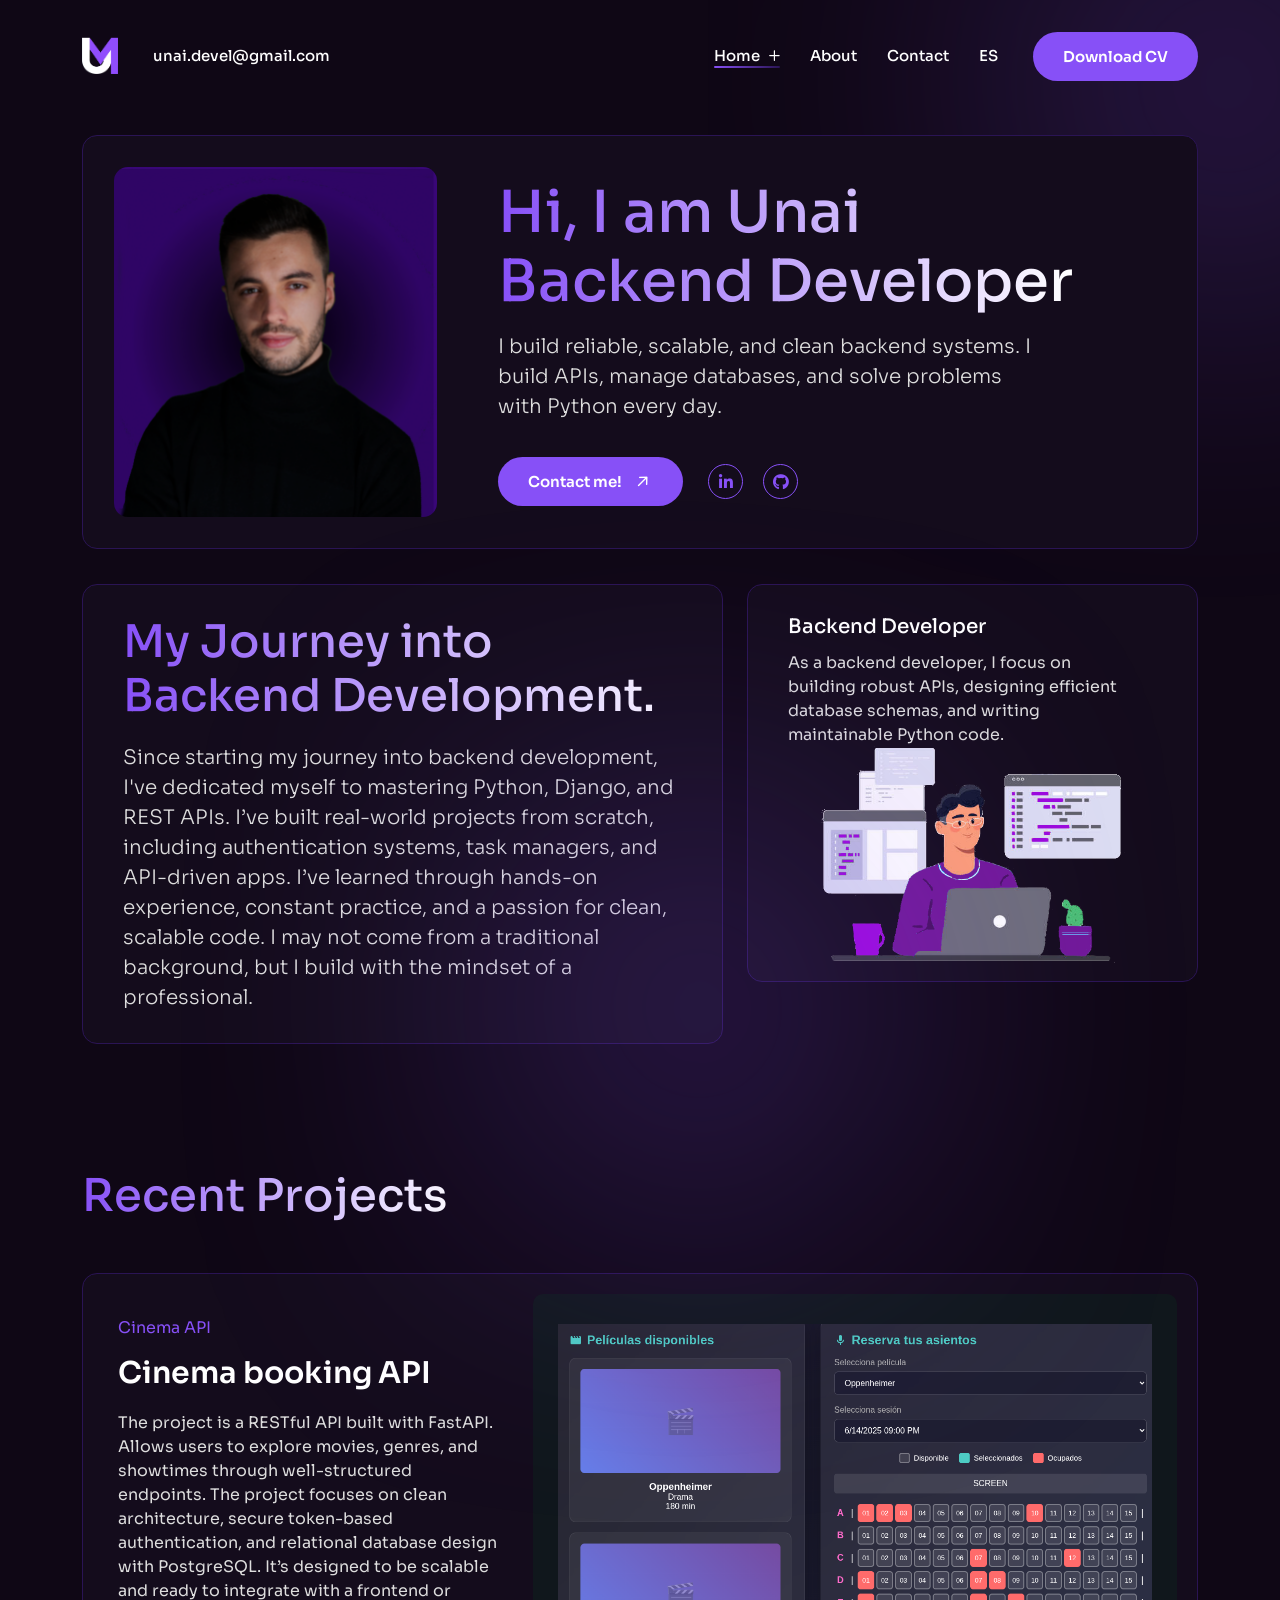
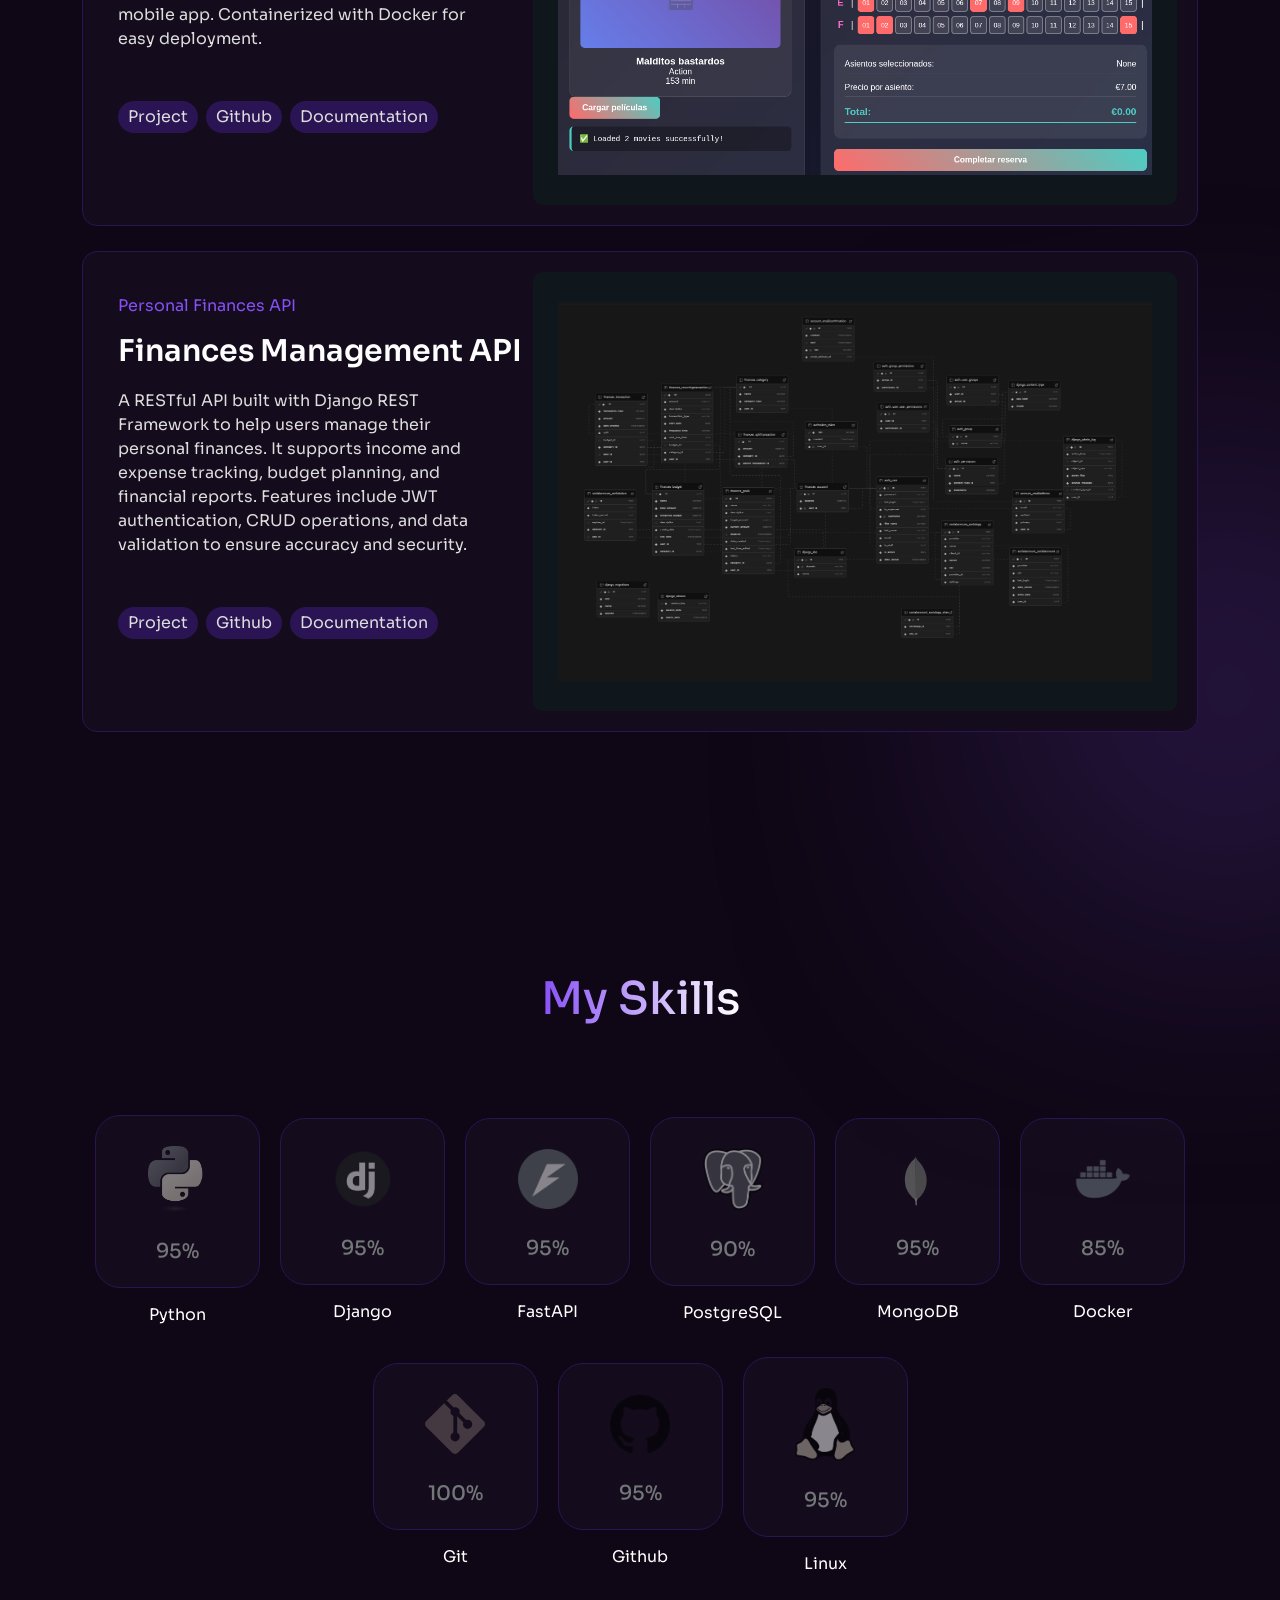
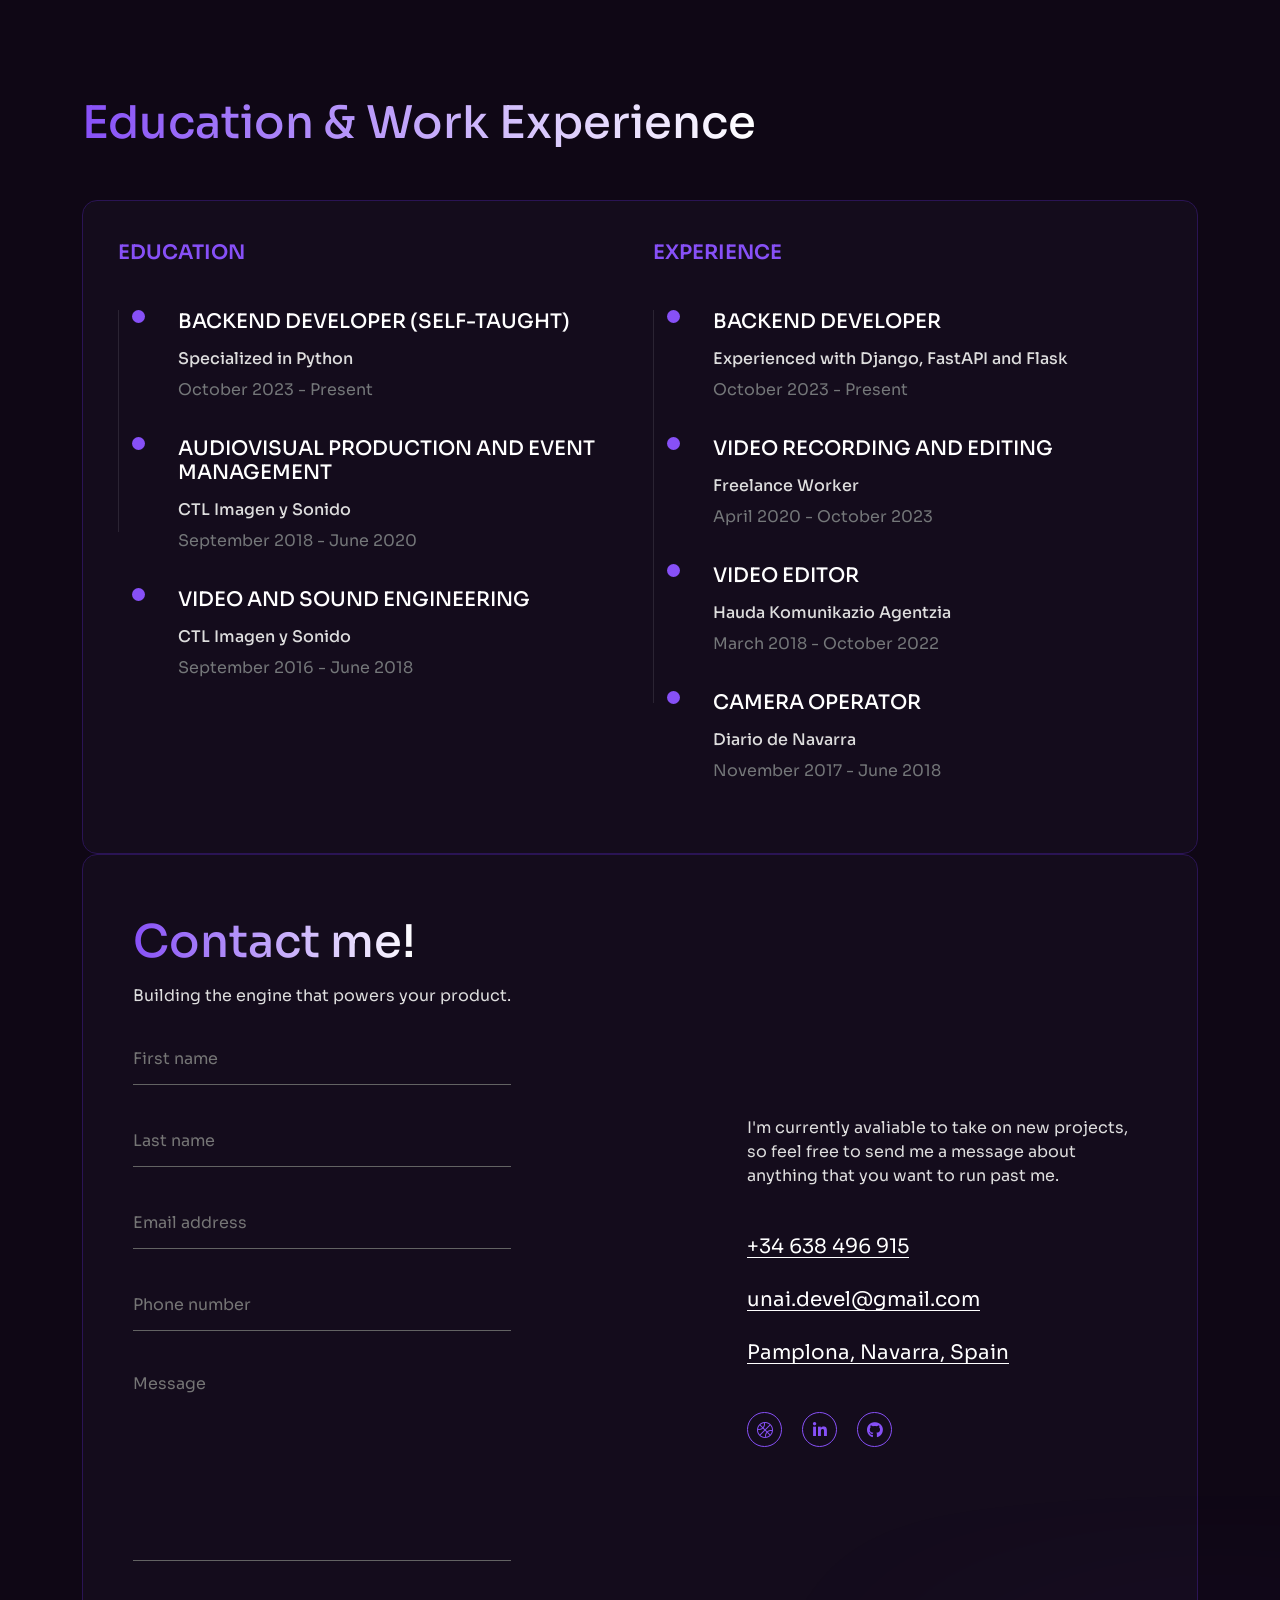
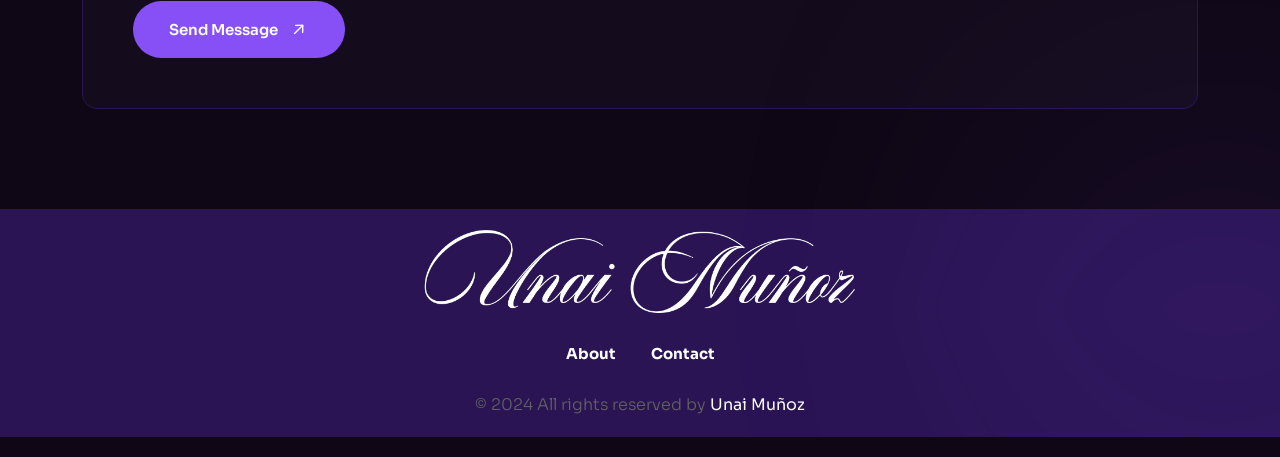
==== Template/index.html @ f6e1494e "Added a lot of images" ====
<!DOCTYPE html>
<html class="no-js" lang="en">

<head>
   <meta charset="utf-8" />
   <meta http-equiv="x-ua-compatible" content="ie=edge" />
   <meta name="viewport" content="width=device-width, initial-scale=1" />
   <meta name="description" content="" />

   <!-- Site Title -->
   <title>Unai Muñoz - Personal Portfolio</title>

   <!-- Place favicon.ico in the root directory -->
   <link rel="apple-touch-icon" href="./assets/img/favicon.png" />
   <link rel="shortcut icon" type="image/png" href="./assets/img/favicon.png" />

   <!-- CSS here -->
   <link rel="stylesheet" href="assets/css/animate.min.css" />
   <link rel="stylesheet" href="assets/css/bootstrap.min.css" />
   <link rel="stylesheet" href="assets/css/font-awesome-pro.min.css" />
   <link rel="stylesheet" href="assets/css/flaticon_gerold.css" />
   <link rel="stylesheet" href="assets/css/nice-select.css" />
   <link rel="stylesheet" href="assets/css/backToTop.css" />
   <link rel="stylesheet" href="assets/css/owl.carousel.min.css" />
   <link rel="stylesheet" href="assets/css/swiper.min.css" />
   <link rel="stylesheet" href="assets/css/odometer-theme-default.css" />
   <link rel="stylesheet" href="assets/css/magnific-popup.css" />
   <link rel="stylesheet" href="assets/css/main.css" />
   <link rel="stylesheet" href="assets/css/main-2.css" />
   <link rel="stylesheet" href="assets/css/light-mode.css" />
   <link rel="stylesheet" href="assets/css/meanmenu.css" />
   <link rel="stylesheet" href="assets/css/responsive.css" />
   <link rel="stylesheet" href="assets/css/responsive-2.css" />
</head>

<body>
   <!-- Preloader Area Start -->
   <div class="preloader">
      <svg viewBox="0 0 1000 1000" preserveAspectRatio="none">
         <path id="preloaderSvg" d="M0,1005S175,995,500,995s500,5,500,5V0H0Z"></path>
      </svg>

      <div class="preloader-heading">
         <div class="load-text">
            <span>U</span>
            <span>n</span>
            <span>a</span>
            <span>i</span>
         </div>
      </div>
   </div>
   <!-- Preloader Area End -->

   <!-- start: Back To Top -->
   <div class="progress-wrap" id="scrollUp">
      <svg class="progress-circle svg-content" width="100%" height="100%" viewBox="-1 -1 102 102">
         <path d="M50,1 a49,49 0 0,1 0,98 a49,49 0 0,1 0,-98" />
      </svg>
   </div>
   <!-- end: Back To Top -->

   <!-- HEADER START -->
   <header class="tj-header-area style-2 header-absolute">
      <div class="container">
         <div class="row">
            <div class="col-12 d-flex flex-wrap align-items-center">
               <div class="logo-box">
                  <a href="index.html">
                     <img src="assets/img/logo/logo_unai.png" alt="" />
                  </a>
               </div>
               <div class="header-info-list d-none d-md-inline-block">
                  <ul class="ul-reset">
                     <li><a href="mailto:unai.devel@gmail.com">unai.devel@gmail.com</a></li>
                  </ul>
               </div>
               <div class="header-menu" id="headerMenu">
                  <nav>
                     <ul>
                        <li class="has-dropdown current-menu-ancestor">
                           <a class="current-menu-item" href="index.html">Home</a>
                           <ul class="sub-menu">
                              <li class="has-dropdown current-menu-ancestor">
                                 <a href="index.html">Dark Mode</a>
                                 <ul class="sub-menu">
                                    <li>
                                    </li>
                                 </ul>
                              </li>
                              <li class="has-dropdown">
                                 <a href="index-light.html">Light Mode</a>
                                 <ul class="sub-menu">
                                    <li>
                                    </li>
                                 </li>
                              </ul>
                           </li>
                        </ul>
                     </li>
                     <li><a href="about.html">About</a></li>
                     <li><a href="contact.html">Contact</a></li>
                     <li><a href="index_es.html" class="lang-switch3">ES</a></li>
                     </ul>
                  </nav>
               </div>
               <div class="mobile-menu d-lg-none"></div>
               <div class="header-button">
                  <a href="/assets/CVs/Unai_Munoz_CV_en.pdf" download class="tj-btn-primary-2">Download CV</a>
                     <span class="icon_box">
                        <!-- <i class="flaticon-download icon_first"></i> -->
                        <!-- <i class="flaticon-download icon_second"></i> -->
                     </span>
                  </a>
               </div>
               <div class="menu-bar d-lg-none">
                  <button>
                     <span></span>
                     <span></span>
                     <span></span>
                     <span></span>
                  </button>
               </div>
            </div>
         </div>
      </div>
   </header>
   <header class="tj-header-area style-2 header-2 header-sticky sticky-out">
      <div class="container">
         <div class="row">
            <div class="col-12 d-flex flex-wrap align-items-center">
               <div class="logo-box">
                  <a href="index.html">
                     <img src="assets/img/logo/logo_unai.png" alt="" />
                  </a>
               </div>
               <div class="header-info-list d-none d-md-inline-block">
                  <ul class="ul-reset">
                     <li><a href="mailto:unai.devel@gmail.com">unai.devel@gmail.com</a></li>
                  </ul>
               </div>
               <div class="header-menu">
                  <nav>
                     <ul>
                        <li class="has-dropdown current-menu-ancestor">
                           <a class="current-menu-item" href="index.html">Home</a>
                           <ul class="sub-menu">
                              <li class="has-dropdown current-menu-ancestor">
                                 <a href="index.html">Dark Mode</a>
                                    <ul class="sub-menu">
                                    </ul>
                              </li>
                              <li class="has-dropdown">
                                 <a href="index-light.html">Light Mode</a>
                                 <ul class="sub-menu">
                                       </li>
                                 </ul>
                              </li>
                           </ul>
                        </li>
                        <li><a href="about.html">About</a></li>
                        
                        <li><a href="contact.html">Contact</a></li>
                        <li><a href="index_es.html" class="lang-switch3">ES</a></li>
                     </ul>
                  </nav>
               </div>
               <div class="mobile-menu d-lg-none"></div>
               <div class="header-button">
                  <a href="/assets/CVs/Unai_Munoz_CV_en.pdf" download class="tj-btn-primary-2">Download CV</a>
                     <span class="icon_box">
                        <!-- <i class="flaticon-download icon_first"></i>
                        <i class="flaticon-download icon_second"></i> -->
                     </span>
                  </a>
               </div>
               <div class="menu-bar d-lg-none">
                  <button>
                     <span></span>
                     <span></span>
                     <span></span>
                     <span></span>
                  </button>
               </div>
            </div>
         </div>
      </div>
   </header>
   <!-- HEADER END -->

   <main class="site-content" id="content">
      <!-- HERO SECTION START -->
      <section class="hero-section style-2 d-flex align-items-center" id="intro">
         <div class="container">
            <div class="row">
               <div class="col-12">
                  <div class="hero-wrrapper wow fadeInUp" data-wow-delay=".4s">
                     <div class="hero-image-box d-none d-md-inline-block">
                        <img src="assets/img/hero/hero-2_unai.png" alt="" />
                     </div>
                     <div class="hero-content-box">
                        <h1 class="hero-title">Hi, I am Unai <br />Backend Developer</h1>
                        <div class="hero-image-box d-md-none text-center">
                           <img src="assets/img/hero/me.png" alt="" />
                        </div>
                        <p class="lead">I build reliable, scalable, and clean backend systems. I build APIs, manage databases, and solve problems with Python every day.</p>
                        <div class="button-box d-flex flex-wrap align-items-center">
                           <a href="contact.html" class="tj-btn-primary-2">
                              Contact me!
                              <span class="icon_box">
                                 <i class="fa-regular fa-arrow-right icon_first"></i>
                                 <i class="fa-regular fa-arrow-right icon_second"></i>
                              </span>
                           </a>
                           <ul class="ul-reset social-icons style-2">
                              <!-- <li>
                                 <a href="#"><i class="fa-brands fa-twitter"></i></a>
                              </li>
                              <li>
                                 <a href="#"><i class="fa-light fa-basketball"></i></a>
                              </li>-->
                              <li> 
                                 <a href="https://www.linkedin.com/in/unaidev/" target="_blank" rel="noopener noreferrer"><i class="fa-brands fa-linkedin-in"></i></a>
                              </li>
                              <li>
                                 <a href="https://github.com/unaidevel" target="_blank" rel="noopener noreferrer"><i class="fa-brands fa-github"></i></a>
                              </li>
                           </ul>
                        </div>
                     </div>
                  </div>
                  </div>
                  <div class="about-area">
                     <div class="row">
                        <div class="col-lg-7">
                           <div class="about-left-content  wow fadeInUp" data-wow-delay=".3s">
                              <h2 class="title">My Journey into Backend Development.</h2>
                              <div class="desc">
                                 <p class="lead">
                                    Since starting my journey into backend development, I've dedicated myself to mastering Python, Django, and REST APIs.
I’ve built real-world projects from scratch, including authentication systems, task managers, and API-driven apps.

I’ve learned through hands-on experience, constant practice, and a passion for clean, scalable code.
I may not come from a traditional background, but I build with the mindset of a professional.
                                 </p>
                              </div>
                              <!-- <div class="about-button d-flex">
                                 <a href="#" class="btn tj-btn-primary-2">Contact Me
                                    <span class="icon_box">
                                       <i class="fa-regular fa-arrow-right icon_first"></i>
                                       <i class="fa-regular fa-arrow-right icon_second"></i>
                                    </span>
                                 </a>
                              </div> -->
                           </div>
                        </div>
                        <div class="col-lg-5">
                           <div class="about-right-content  wow fadeInUp" data-wow-delay=".5s">
                              <div class="about-text">
                                 <h5 class="title">Backend Developer</h5>
                                 <div class="desc">
                                    <p class="full-width-paragraph_en">
                                       As a backend developer, I focus on building robust APIs, 
                                       designing efficient database schemas, and writing maintainable Python code. </p>
                                 </div>   
                              </div>
                              <div class="about-images">
                                 <img src="assets/img/hero/about_first.png" alt="Images" />
                              </div>
                           </div>
                        </div>
                     </div>
                  </div>
               </div>
            </div>
         </div>
      </section>
      <!-- HERO SECTION END -->

      <!-- PROJECT SECTION START -->
      <section class="project-section" id="works-section">
         <div class="container">
            <div class="row">
               <div class="col-12">
                  <div class="section-header style-2">
                     <section class="project-section" id="works-section" style="margin-top: 30px;"></section>
                     <h2 class="section-title wow fadeInUp" data-wow-delay=".4s">Recent Projects</h2>
                  </div>
               </div>
            </div>
            <div class="row">
               <div class="col-12">
                  <div class="project-content-area featured wow fadeInUp" data-wow-delay=".5s">
                     <div class="project-left-content">
                        <div class="project_content">
                           <span class="subtitle">Cinema API</span>
                           <h3 class="title"><button data-mfp-src="#portfolio-wrapper1"
                                 class="modal-popup">Cinema booking API</button></h3>
                           <p class="desc">
                              The project is a RESTful API built with FastAPI.
Allows users to explore movies, genres, and showtimes through well-structured endpoints.

The project focuses on clean architecture, secure token-based authentication, and relational database design with PostgreSQL.
It’s designed to be scalable and ready to integrate with a frontend or mobile app. Containerized with Docker for easy deployment.
                           </p>
                        </div>
                        <ul class="project_tags">
                           <li><a href="https://cinema.unaimunoz.dev/" target="_blank" rel="noopener noreferrer">Project</a></li>
                           <li><a href="https://github.com/unaidevel/CinemaBookingAPI" target="_blank" rel="noopener noreferrer">Github</a></li>
                           <li><a href="https://cinema-api.unaimunoz.dev/docs" target="_blank" rel="noopener noreferrer">Documentation</a></li>
                        </ul>
                        <div class="desc">
                           
                        </div>
                        <div class="project-feature-item">
                           <div class="project-images">
                           </div>
                           <div class="project-text">

                           </div>
                        </div>
                     </div>
                     <div class="project-wrapper">
                        <img src="assets/img/portfolio/project_1_image.png" alt="Images" />
                     </div>
                  </div>
               </div>
            </div>
                     <div class="row">
               <div class="col-12">
                  <div class="project-content-area featured wow fadeInUp" data-wow-delay=".5s">
                     <div class="project-left-content">
                        <div class="project_content">
                           <span class="subtitle">Personal Finances API</span>
                           <h3 class="title" style="white-space: nowrap;"><button data-mfp-src="#portfolio-wrapper2"
                                 class="modal-popup">Finances Management API</button></h3>
                           <p class="desc">
                              A RESTful API built with Django REST Framework to help users manage their personal finances.
                              It supports income and expense tracking, budget planning, and financial reports.
                              Features include JWT authentication, CRUD operations, 
                              and data validation to ensure accuracy and security.
                           </p>
                        </div>
                        <ul class="project_tags">
                           <li><a href="https://django-api.unaimunoz.dev/"  target="_blank" rel="noopener noreferrer">Project</a></li>
                           <li><a href="https://github.com/unaidevel/PersonalFinancesAPI" target="_blank" rel="noopener noreferrer">Github</a></li>
                           <li><a href="https://django-api.unaimunoz.dev/api/swagger/" target="_blank" rel="noopener noreferrer">Documentation</a></li>
                        </ul>
                        <div class="desc">
                           
                        </div>
                        <div class="project-feature-item">
                           <div class="project-images">
                           </div>
                           <div class="project-text">

                           </div>
                        </div>
                     </div>
                     <div class="project-wrapper">
                        <img src="assets/img/portfolio/project_2_image.png" alt="Images" />
                     </div>
                  </div>
               </div>
            </div>
         </div>
      </section>
      <!-- PROJECT SECTION END -->

      <!-- SKILLS SECTION START -->
      <section class="skills-section style-2" id="skills-section">
         <div class="container">
            <div class="row">
               <div class="col-12">
                  <div class="section-header style-2 text-center">
                     <h2 class="section-title wow fadeInUp" data-wow-delay=".3s">My Skills</h2>
                     <p class="wow fadeInUp" data-wow-delay=".4s">
                        The right tools in the right hands can build powerful things — here are mine.
                     </p>
                  </div>
               </div>
            </div>
            <div class="row">
               <div class="col-md-12">
                  <div class="skills-widget style-2 d-flex flex-wrap justify-content-center align-items-center">
                     <div class="skill-item wow fadeInUp" data-wow-delay=".3s">
                        <div class="skill-inner">
                           <div class="icon-box">
                              <img src="assets/img/icons/python.png" alt="" />
                           </div>
                           <div class="number">95%</div>
                        </div>
                        <p>Python</p>
                     </div>
                     <div class="skill-item wow fadeInUp" data-wow-delay=".4s">
                        <div class="skill-inner">
                           <div class="icon-box">
                              <img src="assets/img/icons/djagno_red.png" alt="" />
                           </div>
                           <div class="number">95%</div>
                        </div>
                        <p>Django</p>
                     </div>
                     <div class="skill-item wow fadeInUp" data-wow-delay=".5s">
                        <div class="skill-inner">
                           <div class="icon-box">
                              <img src="assets/img/icons/fastAPI.png" alt="" />
                           </div>
                           <div class="number">95%</div>
                        </div>
                        <p>FastAPI</p>
                     </div>
                     <div class="skill-item wow fadeInUp" data-wow-delay=".6s">
                        <div class="skill-inner">
                           <div class="icon-box">
                              <img src="assets/img/icons/postgresql.png" alt="" />
                           </div>
                           <div class="number">90%</div>
                        </div>
                        <p>PostgreSQL</p>
                     </div>
                     <div class="skill-item wow fadeInUp" data-wow-delay=".5s">
                        <div class="skill-inner">
                           <div class="icon-box">
                              <img src="assets/img/icons/mongodb.svg" alt="" />
                           </div>
                           <div class="number">95%</div>
                        </div>
                        <p>MongoDB</p>
                     </div>
                     <div class="skill-item wow fadeInUp" data-wow-delay=".7s">
                        <div class="skill-inner">
                           <div class="icon-box">
                              <img src="assets/img/icons/docker.png" alt="" />
                           </div>
                           <div class="number">85%</div>
                        </div>
                        <p>Docker</p>
                     </div>
                     <div class="skill-item wow fadeInUp" data-wow-delay=".8s">
                        <div class="skill-inner">
                           <div class="icon-box">
                              <img src="assets/img/icons/git-icon.svg" alt="" />
                           </div>
                           <div class="number">100%</div>
                        </div>
                        <p>Git</p>
                     </div>
                     <div class="skill-item wow fadeInUp" data-wow-delay=".5s">
                        <div class="skill-inner">
                           <div class="icon-box">
                              <img src="assets/img/icons/github.png" alt="" />
                           </div>
                           <div class="number">95%</div>
                        </div>
                        <p>Github</p>
                     </div>
                     <div class="skill-item wow fadeInUp" data-wow-delay=".5s">
                        <div class="skill-inner">
                           <div class="icon-box">
                              <img src="assets/img/icons/linux.png" alt="" />
                           </div>
                           <div class="number">95%</div>
                        </div>
                        <p>Linux</p>
                     </div>
                  </div>
               </div>
            </div>
         </div>
      </section>
      <!-- SKILLS SECTION END -->



      <!-- start: Portfolio Popup -->
      <div id="portfolio-wrapper1" class="popup_content_area zoom-anim-dialog mfp-hide" data-lenis-prevent>
         <div class="popup_modal_img">
            <img src="./assets/img/portfolio/Pasted image.png" alt="" />
         </div>
         <div class="popup_modal_content">
            <div class="portfolio_info">
               <div class="portfolio_info_text">
                  <h2 class="title">FastAPI Cinema Booking service</h2>
                  <div class="desc">
                     <p>
                        A clean, efficient Restful API that delivers movie data and schedules with security and scalability in mind.
                        Built to provide a solid backend foundation for cinema-related apps.
                        
                     </p>
                  </div>
                  <a href="https://cinema.unaimunoz.dev/" class="btn tj-btn-primary" target="_blank">Check it out <i class="fal fa-arrow-right"></i></a>
               </div>
               <div class="portfolio_info_items">
                  <div class="info_item">
                     <div class="key">Category</div>
                     <div class="value">RESTful API</div>
                  </div>
                  <div class="info_item">
                     <div class="key">Purpose</div>
                     <div class="value">Portfolio showcase</div>
                  </div>
                  <div class="info_item">
                     <div class="key">Start Date</div>
                     <div class="value">April, 2025</div>
                  </div>
                  <div class="info_item">
                     <div class="key">Developer</div>
                     <div class="value"><a href="#">Unai Muñoz</a></div>
                  </div>
               </div>
            </div>
            <div class="portfolio_gallery owl-carousel">
               <div class="gallery_item">
                  <img src="./assets/img/portfolio-gallery/p-gallery-12.png" alt="" />
               </div>
               <div class="gallery_item">
                  <img src="./assets/img/portfolio-gallery/p-gallery-13.png" alt="" />
               </div>
               <div class="gallery_item">
                  <img src="./assets/img/portfolio-gallery/p-gallery-14.png" alt="" />
               </div>
               <div class="gallery_item">
                  <img src="./assets/img/portfolio-gallery/p-gallery-15.png" alt="" />
               </div>
            </div>
            <div class="portfolio_description">
               <h2 class="title">Project Description</h2>
               <div class="desc">
                  <p>
                     This is a cinema reservation management RESTful API designed as a showcase project 
                     to demonstrate backend skills. It provides secure user authentication with JWT, 
                     allowing users to explore movies, manage sessions, make seat reservations, and 
                     track their booking history. The API also supports seat locking to avoid double 
                     bookings and includes a ratings system for movies.
                  </p>
               </div>
            </div>
            <div class="portfolio_story_approach">
               <div class="portfolio_story">
                  <div class="story_title">
                     <h4 class="title">Key Features</h4>
                  </div>
                  <div class="story_content">
                     <p> -JWT authentication with secure route protection</p>
                     <p> -Movie browsing and session management</p>
                     <p> -Seat reservation and locking system to prevent double bookings</p>
                     <p> -Reservation history tracking and movie ratings</p>
                     <p> -Designed for easy frontend integration</p>
                  </div>
               </div>
               <div class="portfolio_approach">
                  <div class="approach_title">
                     <h4 class="title">Technologies Used</h4>
                  </div>
                  <div class="approach_content">
                     <p> -FastAPI for a high-performance backend</p>
                     <p> -PostgreSQL as the relational database system</p>
                     <p> -JWT for secure authentication</p>
                     <p> -Alembic for database schema migrations</p>
                     <p> -Pydantic for data validation</p>
                     <p> -Docker for containerized development and deployment</p>
                     <p> -Git & GitHub for version control</p>
                  </div>
               </div>
            </div>
            <div class="portfolio_navigation">
               <div class="navigation_item prev-project">
                  <a href="#" class="project">

                     <div class="nav_project">

                     </div>
                  </a>
               </div>
               <div class="navigation_item next-project">
                  <a href="#portfolio-wrapper2" class="project">
                     <div class="nav_project">
                        <div class="label">Next Project</div>
                        <h3 class="title" style="white-space: nowrap;">Django API</h3>
                     </div>
                     <i class="fal fa-arrow-right"></i>
                  </a>
               </div>
            </div>
         </div>
      </div>
      <!-- end: Portfolio Popup -->

      <!-- start: Portfolio Popup -->
      <div id="portfolio-wrapper2" class="popup_content_area zoom-anim-dialog mfp-hide" data-lenis-prevent>
         <div class="popup_modal_img">
            <img src="./assets/img/portfolio/modal-img2.png" alt="" />
         </div>
         <div class="popup_modal_content">
            <div class="portfolio_info">
               <div class="portfolio_info_text">

                  <h2 class="title">Django Personal Finances API</h2>
                  <div class="desc">
                     <p>
                        A reliable and secure backend for managing personal finances. 
                        This RESTful API allows users to track income and expenses, 
                        create custom categories, and view key financial statistics. 
                        Built with Django REST Framework and token authentication, 
                        it’s ready to power budgeting apps or personal finance dashboards.
                     </p>
                  </div>
                  <a href="https://django-api.unaimunoz.dev/" target="_blank" class="btn tj-btn-primary">Check it out <i class="fal fa-arrow-right"></i></a>
               </div>
               <div class="portfolio_info_items">
                  <div class="info_item">
                     <div class="key">Category</div>
                     <div class="value">RESTful API</div>
                  </div>
                  <div class="info_item">
                     <div class="key">Purpose</div>
                     <div class="value">Portfolio showcase</div>
                  </div>
                  <div class="info_item">
                     <div class="key">Start Date</div>
                     <div class="value">February, 2025</div>
                  </div>
                  <div class="info_item">
                     <div class="key">Developer</div>
                     <div class="value"><a href="#">Unai Muñoz</a></div>
                  </div>
               </div>
            </div>
            <div class="portfolio_gallery owl-carousel">
               <div class="gallery_item">
                  <img src="./assets/img/portfolio/django_database_1.png" alt="" />
               </div>
               <div class="gallery_item">
                  <img src="./assets/img/portfolio/Pasted image (6).png" alt="" />
               </div>
               <div class="gallery_item">
                  <img src="./assets/img/portfolio/Pasted image (7).png" alt="" />
               </div>
               <div class="gallery_item">
                  <img src="./assets/img/portfolio/Pasted image (4).png" alt="" />
               </div>
            </div>
            <div class="portfolio_description">
               <h2 class="title">Project Description</h2>
               <div class="desc">
                  <p>
                     This API provides all the necessary features to manage basic personal finances: 
                     user authentication, income and expense tracking, category organization, 
                     balance visualization, and data export. Designed to be the backend of a complete 
                     finance app, it follows REST best practices and ensures clean, scalable code using 
                     Django REST Framework.
                  </p>
               </div>
            </div>
            <div class="portfolio_story_approach">
               <div class="portfolio_story">
                  <div class="story_title">
                     <h4 class="title">KEY FEATURES</h4>
                  </div>
                  <div class="story_content">
                     <p> -Token-based authentication to secure user data</p>
                     <p> -Track incomes and expenses with timestamps and categories</p>
                     <p> -Custom category management for flexible organization</p>
                     <p> -Summary endpoints showing total balance, monthly stats, and trends</p>
                     <p> -CSV export of transactions for backup or analysis</p>
                     <p> -CRUD operations for all resources (transactions, categories, users)</p>
                     <p> -Built-in tests to ensure reliability and maintainability</p>
                     <p> -Modular architecture ready for frontend easy integration</p>
                  </div>
               </div>
               <div class="portfolio_approach">
                  <div class="approach_title">
                     <h4 class="title">TECHNOLOGIES USED</h4>
                  </div>
                  <div class="approach_content">
                     <p> -Django REST Framework for API development</p>
                     <p> -DRF Serializers & Viewsets to simplify and organize business logic</p>
                     <p> -PostgreSQL for structured data storage</p>
                     <p> -Simple JWT for secure authentication</p>
                     <p> -Docker for consistent development and deployment environments</p>
                     <p> -Django TestCase for automated testing</p>
                     <p> -Git & GitHub for version control</p>
                  </div>
               </div>
            </div>
            <div class="portfolio_navigation">
               <div class="navigation_item prev-project">
                  <a href="#portfolio-wrapper1" class="project">
                     <i class="fal fa-arrow-left"></i>
                     <div class="nav_project">
                        <div class="label">Previous Project</div>
                        <h3 class="title">FastAPI Cinema API</h3>
                     </div>
                  </a>
               </div>
               <div class="navigation_item next-project">
                  <a href="#" class="project">
                     <div class="nav_project">
                     </div>
                  </a>
               </div>
            </div>
         </div>
      </div>
      <!-- end: Portfolio Popup -->


      <!-- WORKS SECTION START -->
      <section class="works-section" id="resume-section">
         <div class="container">
            <div class="row">
               <div class="col-12">
                  <div class="section-header style-2">
                     <h2 class="section-title wow fadeInUp" data-wow-delay=".4s">Education & Work Experience</h2>
                  </div>
               </div>
            </div>
            <div class="row">
               <div class="col-12">
                  <div class="works-content-area wow fadeInUp" data-wow-delay=".8s">
                     <div class="works-content-item">
                        <h6 class="title">Education</h6>
                        <div class="works-content-box">
                           <div class="works-item">
                              <h5 class="title">Backend Developer (Self-taught)</h5>
                              <h6 class="sub-title">Specialized in Python</h6>
                              <span>October 2023 - Present</span>
                           </div>
                           <div class="works-item">
                              <h5 class="title">Audiovisual Production and Event Management</h5>
                              <h6 class="sub-title">CTL Imagen y Sonido</h6>
                              <span>September 2018 - June 2020</span>
                           </div>
                           <div class="works-item">
                              <h5 class="title"> Video and Sound Engineering</h5>
                              <h6 class="sub-title">CTL Imagen y Sonido</h6>
                              <span>September 2016 - June 2018</span>
                           </div>
                        </div>
                     </div>
                     <div class="works-content-item">
                        <h6 class="title">Experience</h6>
                        <div class="works-content-box">
                           <div class="works-item">
                              <h5 class="title">Backend Developer</h5>
                              <h6 class="sub-title">Experienced with Django, FastAPI and Flask</h6>
                              <span>October 2023 - Present</span>
                           </div>
                           <div class="works-item">
                              <h5 class="title">Video Recording and Editing</h5>
                              <h6 class="sub-title">Freelance Worker</h6>
                              <span>April 2020 - October 2023</span>
                           </div>
                           <div class="works-item">
                              <h5 class="title">Video Editor</h5>
                              <h6 class="sub-title">Hauda Komunikazio Agentzia</h6>
                              <span>March 2018 - October 2022</span>
                           </div>
                           <div class="works-item">
                              <h5 class="title">Camera Operator</h5>
                              <h6 class="sub-title">Diario de Navarra</h6>
                              <span>November 2017 - June 2018</span>
                           </div>
                        </div>
                     </div>
                     </div>
                  </div>
               </div>
            </div>
         </div>
      </section>
      <!-- WORKS SECTION END -->




      <!-- CONTACT SECTION START -->
      <section class="contact-section style-2" id="contact-section">
         <div class="container">
            <div class="row">
               <div class="col-12">
                  <div class="contact-content-area">
                     <div class="contact-form-box order-2 order-md-1 wow fadeInLeft" data-wow-delay=".3s">
                        <div class="section-header">
                           <h2 class="section-title">
                              Contact me!
                           </h2>
                           <p>Building the engine that powers your product.
                           </p>
                        </div>
                        <div class="tj-contact-form style-2">
                           <form id="contact-form" name="contact" method="POST" data-netlify="true">
                              <input type="hidden" name="form-name" value="contact"/>
                              <div class="form_group">
                                 <input type="text" name="conName" id="conName" placeholder="First name"
                                    autocomplete="off" />
                              </div>
                              <div class="form_group">
                                 <input type="text" name="conLName" id="conLName" placeholder="Last name"
                                    autocomplete="off" />
                              </div>
                              <div class="form_group">
                                 <input type="email" name="conEmail" id="conEmail" placeholder="Email address"
                                    autocomplete="off" />
                              </div>
                              <div class="form_group">
                                 <input type="tel" name="conPhone" id="conPhone" placeholder="Phone number"
                                    autocomplete="off" />
                              </div>
                              <div class="form_group">
                                 <textarea name="conMessage" id="conMessage" placeholder="Message"></textarea>
                              </div>
                              <div class="form_btn">
                                 <button type="submit" class="btn tj-btn-primary-2">Send Message
                                    <span class="icon_box">
                                       <i class="fa-regular fa-arrow-right icon_first"></i>
                                       <i class="fa-regular fa-arrow-right icon_second"></i>
                                    </span>
                                 </button>
                              </div>
                              <small id="form-message" style="display: none; color: rgb(255, 255, 255); margin-top: 10px;"></small>
                           </form>
                        </div>
                     </div>
                     <div class="contact-info-list-2 order-1 order-md-2">
                        <div class="desc wow fadeInRight" data-wow-delay=".3s">
                           <p>
                              I'm currently avaliable to take on new projects, so feel free to send me a message about
                              anything that you want to run past me.
                           </p>
                        </div>
                        <ul class="ul-reset contact-info-list-3">
                           <li class="wow fadeInRight" data-wow-delay=".3s">
                              <a href="tel:638496915">+34 638 496 915</a>
                           </li>
                           <li class="wow fadeInRight" data-wow-delay=".4s">
                              <a href="mailto:unai.devel@gmail.com">unai.devel@gmail.com</a>
                           </li>
                           <li class="wow fadeInRight" data-wow-delay=".5s">
                              <p>Pamplona, Navarra, Spain</p>
                           </li>
                        </ul>
                        <ul class="ul-reset social-icons style-3 wow fadeInRight" data-wow-delay=".6s">
                           <!-- <li>
                              <a href="#"><i class="fa-brands fa-twitter"></i></a>
                           </li> -->
                           <li>
                              <a href="#"><i class="fa-light fa-basketball"></i></a>
                           </li>
                           <li>
                              <a href="http://linkedin.com/in/unaidev/" target="_blank"><i class="fa-brands fa-linkedin-in"></i></a>
                           </li>
                           <li>
                              <a href="https://github.com/unaidevel/" target="_blank"><i class="fa-brands fa-github"></i></a>
                           </li>
                        </ul>
                     </div>
                  </div>
               </div>
            </div>
         </div>
      </section>
      <!-- CONTACT SECTION END -->

      <!-- BEGIN: Contact Form Success Modal Message -->
      <!-- <div class="modal contact_modal" id="message_sent" tabindex="-1">
         <div class="modal-dialog">
            <div class="modal-content">
               <div class="modal-header">
                  <span class="modal-title"><strong>Message Sent Successfully.</strong></span>
                  <button type="button" class="close" data-bs-dismiss="modal" aria-label="Close"><i
                        class="fas fa-times"></i></button>
               </div>
               <div class="modal-body">
                  <p>Thank you for contacting me. I will get back to you shortly.<br />Have a great day!</p>
               </div>
               <div class="modal-footer">
                  <button type="button" class="btn" data-bs-dismiss="modal">Close</button>
               </div>
            </div>
         </div>
      </div> -->
      <!-- END: Contact Form Success Modal Message -->

      <!-- BEGIN: Contact Form Fail Modal Message -->
      <!-- <div class="modal contact_modal failed" id="message_fail" tabindex="-1">
         <div class="modal-dialog">
            <div class="modal-content">
               <div class="modal-header">
                  <span class="modal-title"><strong>Error</strong></span>
                  <button type="button" class="close" data-bs-dismiss="modal" aria-label="Close"><i
                        class="fas fa-times"></i></button>
               </div>
               <div class="modal-body">
                  <p>Oops! Something went wrong, please try again.</p>
               </div>
               <div class="modal-footer">
                  <button type="button" class="btn" data-bs-dismiss="modal">Close</button>
               </div>
            </div>
         </div>
      </div> -->
      <!-- END: Contact Form Fail Modal Message End -->
   </main>

   <!-- FOOTER AREA START -->
   <footer class="tj-footer-area style-2">
      <div class="container">
         <div class="row">
            <div class="col-md-12 text-center">
               <div class="footer-logo-box">
                  <a href="#"><img src="assets/img/logo/UnaiMunoz_logo_white.png" alt="" /></a>
               </div>
               <div class="footer-menu">
                  <nav>
                     <ul>
                        <li><a href="about.html">About</a></li>
                        <li><a href="contact.html">Contact</a></li>
                     </ul>
                  </nav>
               </div>
               <div class="copy-text style-2">
                  <p>&copy; 2024 All rights reserved by <a href="#" target="_blank">Unai Muñoz</a></p>
               </div>
            </div>
         </div>
      </div>
   </footer>
   <!-- FOOTER AREA END -->

   <!-- JS here -->
   <script src="assets/js/jquery.min.js"></script>
   <script src="assets/js/bootstrap.bundle.min.js"></script>

   <script src="assets/js/gsap.min.js"></script>
   <script src="assets/js/gsap-scroll-to-plugin.min.js"></script>
   <script src="assets/js/gsap-scroll-trigger.min.js"></script>
   <script src="assets/js/gsap-split-text.min.js"></script>
   <script src="assets/js/lenis.min.js"></script>

   <script src="assets/js/nice-select.min.js"></script>
   <script src="assets/js/backToTop.js"></script>
   <script src="assets/js/appear.min.js"></script>
   <script src="assets/js/wow.min.js"></script>
   <script src="assets/js/lightcase.js"></script>
   <script src="assets/js/owl.carousel.min.js"></script>
   <script src="assets/js/swiper.min.js"></script>
   <script src="assets/js/imagesloaded-pkgd.js"></script>
   <script src="assets/js/isotope.pkgd.min.js"></script>
   <script src="assets/js/odometer.min.js"></script>
   <script src="assets/js/magnific-popup.js"></script>
   <script src="assets/js/validate.min.js"></script>
   <script src="assets/js/meanmenu.js"></script>
   <script src="assets/js/main.js"></script>
   <!-- <script src="https://code.jquery.com/jquery-3.6.0.min.js"></script>
   <script src="https://cdn.jsdelivr.net/npm/magnific-popup/dist/jquery.magnific-popup.min.js"></script> -->

<!-- Inicialización del popup -->
<!-- <script>
  document.querySelectorAll('.navigation_item.next-project a').forEach(link => {
    link.addEventListener('click', function (e) {
      e.preventDefault();

      const currentPopup = document.querySelector('.mfp-content .popup_content_area');
      const nextPopupID = this.getAttribute('href');

      // Cierra el popup actual
      $.magnificPopup.close();

      // Espera a que se cierre y abre el siguiente
      setTimeout(() => {
        $.magnificPopup.open({
          items: {
            src: nextPopupID,
            type: 'inline'
          },
          mainClass: 'mfp-fade'
        });
      }, 300); // Espera 300ms para evitar solapamiento
    });
  });
</script> -->


<!-- This script enables smooth navigation between modal popups using Magnific Popup. 
When a user clicks a .project link it prevents the default action, closes the current popup, 
and opens the target popup specified in the links href. -->

<script>
  document.addEventListener("DOMContentLoaded", function () {
    // Cuando haces click en "Next Project"
    document.querySelectorAll('.next-project a').forEach(link => {
      link.addEventListener('click', function (e) {
        e.preventDefault();
        $.magnificPopup.close();
        const targetId = this.getAttribute('href');
        setTimeout(() => {
          $.magnificPopup.open({
            items: {
              src: targetId,
              type: 'inline'
            },
            mainClass: 'zoom-anim-dialog'
          });
        }, 300);
      });
    });

    // Cuando haces click en "Prev Project"
    document.querySelectorAll('.prev-project a').forEach(link => {
      link.addEventListener('click', function (e) {
        e.preventDefault();
        $.magnificPopup.close();
        const targetId = this.getAttribute('href');
        setTimeout(() => {
          $.magnificPopup.open({
            items: {
              src: targetId,
              type: 'inline'
            },
            mainClass: 'zoom-anim-dialog'
          });
        }, 300);
      });
    });
  });
</script>



<!-- <script>
  const form = document.getElementById("contact-form");

  form.addEventListener("submit", function (event) {
    event.preventDefault(); // Evita recarga

    const data = new FormData(form);

    fetch("/", {
      method: "POST",
      body: data,
      headers: { "Accept": "application/x-www-form-urlencoded" },
    })
      .then((response) => {
        if (response.ok) {
          const modalSuccess = new bootstrap.Modal(document.getElementById("message_sent"));
          modalSuccess.show();
          form.reset();
        } else {
          throw new Error("Error en el envío");
        }
      })
      .catch(() => {
        const modalFail = new bootstrap.Modal(document.getElementById("message_fail"));
        modalFail.show();
      });
  });
</script> -->




<script>
  const form = document.getElementById("contact-form");
  const messageBox = document.getElementById("form-message");

  form.addEventListener("submit", function(event) {
    event.preventDefault(); // No recargues

    const name = form.querySelector('input[name="conName"]').value.trim();
    const lastName = form.querySelector('input[name="conLName"]').value.trim();
    const email = form.querySelector('input[name="conEmail"]').value.trim();
    const phone = form.querySelector('input[name="conPhone"]').value.trim();
    const message = form.querySelector('textarea[name="conMessage"]').value.trim();

    // Validación simple
    if (!name || !lastName || !email || !message) {
      messageBox.style.color = "red";
      messageBox.textContent = "Please fill in all required fields.";
      messageBox.style.display = "block";
      return;
    }

    const data = new FormData(form);

    fetch("/", {
      method: "POST",
      body: data,
      headers: { "Accept": "application/x-www-form-urlencoded" }
    })
    .then(response => {
      if (response.ok) {
        messageBox.style.color = "white";
        messageBox.textContent = "Message sent successfully. Thank you!";
        messageBox.style.display = "block";
        form.reset();
      } else {
        throw new Error("Submission error");
      }
    })
    .catch(() => {
      messageBox.style.color = "red";
      messageBox.textContent = "Oops, something went wrong. Try again.";
      messageBox.style.display = "block";
    });
  });
</script>


</body>
</body>


</html>
---- Template/assets/css/flaticon_gerold.css ----
/*!
*    ______ _       _   _
*    |  ____| |     | | (_)
*    | |__  | | __ _| |_ _  ___ ___  _ __
*    |  __| | |/ _` | __| |/ __/ _ \| '_ \
*    | |    | | (_| | |_| | (_| (_) | | | |
*    |_|    |_|\__,_|\__|_|\___\___/|_| |_|
*
*         https://www.flaticon.com
*/

@font-face {
   font-family: "flaticon_gerold";
   src: url("../fonts/flaticon_gerold.woff2?9ece749f93b45dc5cc6e2c206d60c453") format("woff2"),
      url("../fonts/flaticon_gerold.woff?9ece749f93b45dc5cc6e2c206d60c453") format("woff"),
      url("../fonts/flaticon_gerold.eot?9ece749f93b45dc5cc6e2c206d60c453#iefix") format("embedded-opentype"),
      url("../fonts/flaticon_gerold.ttf?9ece749f93b45dc5cc6e2c206d60c453") format("truetype"),
      url("../fonts/flaticon_gerold.svg?9ece749f93b45dc5cc6e2c206d60c453#flaticon_gerold") format("svg");
}

i[class^="flaticon-"]:before,
i[class*=" flaticon-"]:before {
   font-family: flaticon_gerold !important;
   font-style: normal;
   font-weight: normal !important;
   font-variant: normal;
   text-transform: none;
   line-height: 1;
   -webkit-font-smoothing: antialiased;
   -moz-osx-font-smoothing: grayscale;
}

.flaticon-smartphone:before {
   content: "\f101";
}
.flaticon-browser:before {
   content: "\f102";
}
.flaticon-bezier-tool:before {
   content: "\f103";
}
.flaticon-code:before {
   content: "\f104";
}
.flaticon-crown:before {
   content: "\f105";
}
.flaticon-menu:before {
   content: "\f106";
}
.flaticon-hand-bag:before {
   content: "\f107";
}
.flaticon-trophy:before {
   content: "\f108";
}
.flaticon-download:before {
   content: "\f109";
}
.flaticon-graduation-cap:before {
   content: "\f10a";
}
.flaticon-mortarboard:before {
   content: "\f10b";
}
.flaticon-school:before {
   content: "\f10c";
}
.flaticon-recommendation:before {
   content: "\f10d";
}
.flaticon-certificate:before {
   content: "\f10e";
}
.flaticon-experience:before {
   content: "\f10f";
}
.flaticon-user-experience:before {
   content: "\f110";
}
.flaticon-seo:before {
   content: "\f111";
}
.flaticon-ui-design:before {
   content: "\f112";
}
.flaticon-web-design:before {
   content: "\f113";
}
.flaticon-ux-design:before {
   content: "\f114";
}
.flaticon-3d-movie:before {
   content: "\f115";
}
.flaticon-design:before {
   content: "\f116";
}
.flaticon-communicate:before {
   content: "\f117";
}
.flaticon-rating:before {
   content: "\f118";
}
.flaticon-skill-development:before {
   content: "\f119";
}
.flaticon-resume:before {
   content: "\f11a";
}
.flaticon-suitcase:before {
   content: "\f11b";
}
.flaticon-home-button:before {
   content: "\f11c";
}
.flaticon-management-service:before {
   content: "\f11d";
}
.flaticon-location:before {
   content: "\f11e";
}
.flaticon-mail-inbox-app:before {
   content: "\f11f";
}
.flaticon-phone-call:before {
   content: "\f120";
}
.flaticon-calendar:before {
   content: "\f121";
}
.flaticon-clock:before {
   content: "\f122";
}
.flaticon-up-right-arrow:before {
   content: "\f123";
}
---- Template/assets/css/nice-select.css ----
.nice-select {
  -webkit-tap-highlight-color: transparent;
  background-color: #fff;
  border-radius: 5px;
  border: solid 1px #e8e8e8;
  box-sizing: border-box;
  clear: both;
  cursor: pointer;
  display: block;
  float: left;
  font-family: inherit;
  font-size: 14px;
  font-weight: normal;
  height: 42px;
  line-height: 40px;
  outline: none;
  padding-left: 18px;
  padding-right: 30px;
  position: relative;
  text-align: left !important;
  -webkit-transition: all 0.2s ease-in-out;
  transition: all 0.2s ease-in-out;
  -webkit-user-select: none;
     -moz-user-select: none;
      -ms-user-select: none;
          user-select: none;
  white-space: nowrap;
  width: auto; }
  .nice-select:hover {
    border-color: #dbdbdb; }
  .nice-select:active, .nice-select.open, .nice-select:focus {
    border-color: #999; }
  .nice-select:after {
    border-bottom: 2px solid #999;
    border-right: 2px solid #999;
    content: '';
    display: block;
    height: 5px;
    margin-top: -4px;
    pointer-events: none;
    position: absolute;
    right: 12px;
    top: 50%;
    -webkit-transform-origin: 66% 66%;
        -ms-transform-origin: 66% 66%;
            transform-origin: 66% 66%;
    -webkit-transform: rotate(45deg);
        -ms-transform: rotate(45deg);
            transform: rotate(45deg);
    -webkit-transition: all 0.15s ease-in-out;
    transition: all 0.15s ease-in-out;
    width: 5px; }
  .nice-select.open:after {
    -webkit-transform: rotate(-135deg);
        -ms-transform: rotate(-135deg);
            transform: rotate(-135deg); }
  .nice-select.open .list {
    opacity: 1;
    pointer-events: auto;
    -webkit-transform: scale(1) translateY(0);
        -ms-transform: scale(1) translateY(0);
            transform: scale(1) translateY(0); }
  .nice-select.disabled {
    border-color: #ededed;
    color: #999;
    pointer-events: none; }
    .nice-select.disabled:after {
      border-color: #cccccc; }
  .nice-select.wide {
    width: 100%; }
    .nice-select.wide .list {
      left: 0 !important;
      right: 0 !important; }
  .nice-select.right {
    float: right; }
    .nice-select.right .list {
      left: auto;
      right: 0; }
  .nice-select.small {
    font-size: 12px;
    height: 36px;
    line-height: 34px; }
    .nice-select.small:after {
      height: 4px;
      width: 4px; }
    .nice-select.small .option {
      line-height: 34px;
      min-height: 34px; }
  .nice-select .list {
    background-color: #fff;
    border-radius: 5px;
    box-shadow: 0 0 0 1px rgba(68, 68, 68, 0.11);
    box-sizing: border-box;
    margin-top: 4px;
    opacity: 0;
    overflow: hidden;
    padding: 0;
    pointer-events: none;
    position: absolute;
    top: 100%;
    left: 0;
    -webkit-transform-origin: 50% 0;
        -ms-transform-origin: 50% 0;
            transform-origin: 50% 0;
    -webkit-transform: scale(0.75) translateY(-21px);
        -ms-transform: scale(0.75) translateY(-21px);
            transform: scale(0.75) translateY(-21px);
    -webkit-transition: all 0.2s cubic-bezier(0.5, 0, 0, 1.25), opacity 0.15s ease-out;
    transition: all 0.2s cubic-bezier(0.5, 0, 0, 1.25), opacity 0.15s ease-out;
    z-index: 9; }
    .nice-select .list:hover .option:not(:hover) {
      background-color: transparent !important; }
  .nice-select .option {
    cursor: pointer;
    font-weight: 400;
    line-height: 40px;
    list-style: none;
    min-height: 40px;
    outline: none;
    padding-left: 18px;
    padding-right: 29px;
    text-align: left;
    -webkit-transition: all 0.2s;
    transition: all 0.2s; }
    .nice-select .option:hover, .nice-select .option.focus, .nice-select .option.selected.focus {
      background-color: #f6f6f6; }
    .nice-select .option.selected {
      font-weight: bold; }
    .nice-select .option.disabled {
      background-color: transparent;
      color: #999;
      cursor: default; }

.no-csspointerevents .nice-select .list {
  display: none; }

.no-csspointerevents .nice-select.open .list {
  display: block; }
---- Template/assets/css/backToTop.css ----
.progress-wrap {
	position: fixed;
	right: 50px;
	bottom: 50px;
	height: 46px;
	width: 46px;
	cursor: pointer;
	display: block;
	border-radius: 50px;
	box-shadow: inset 0 0 0 2px rgba(135, 80, 247, 0.5);
	z-index: 99;
	opacity: 0;
	visibility: hidden;
	transform: translateY(15px);
	-webkit-transition: all 200ms linear;
	transition: all 200ms linear;
}

.progress-wrap.active-progress {
	opacity: 1;
	visibility: visible;
	transform: translateY(0);
}

.progress-wrap::after {
	position: absolute;
	content: "\f176";
	font-family: "Font Awesome 5 Pro";
	text-align: center;
	line-height: 46px;
	font-size: 20px;
	color: var(--tj-theme-primary);
	left: 0;
	top: 0;
	height: 46px;
	width: 46px;
	cursor: pointer;
	display: block;
	z-index: 1;
	-webkit-transition: all 200ms linear;
	transition: all 200ms linear;
}

.progress-wrap svg path {
	fill: none;
}

.progress-wrap svg.progress-circle path {
	stroke: var(--tj-theme-primary);
	stroke-width: 4;
	box-sizing: border-box;
	-webkit-transition: all 200ms linear;
	transition: all 200ms linear;
}
---- Template/assets/css/odometer-theme-default.css ----
.odometer.odometer-auto-theme, .odometer.odometer-theme-default {
  display: -moz-inline-box;
  -moz-box-orient: vertical;
  display: inline-block;
  vertical-align: middle;
  *vertical-align: auto;
  position: relative;
}
.odometer.odometer-auto-theme, .odometer.odometer-theme-default {
  *display: inline;
}
.odometer.odometer-auto-theme .odometer-digit, .odometer.odometer-theme-default .odometer-digit {
  display: -moz-inline-box;
  -moz-box-orient: vertical;
  display: inline-block;
  vertical-align: middle;
  *vertical-align: auto;
  position: relative;
}
.odometer.odometer-auto-theme .odometer-digit, .odometer.odometer-theme-default .odometer-digit {
  *display: inline;
}
.odometer.odometer-auto-theme .odometer-digit .odometer-digit-spacer, .odometer.odometer-theme-default .odometer-digit .odometer-digit-spacer {
  display: -moz-inline-box;
  -moz-box-orient: vertical;
  display: inline-block;
  vertical-align: middle;
  *vertical-align: auto;
  visibility: hidden;
}
.odometer.odometer-auto-theme .odometer-digit .odometer-digit-spacer, .odometer.odometer-theme-default .odometer-digit .odometer-digit-spacer {
  *display: inline;
}
.odometer.odometer-auto-theme .odometer-digit .odometer-digit-inner, .odometer.odometer-theme-default .odometer-digit .odometer-digit-inner {
  text-align: left;
  display: block;
  position: absolute;
  top: 0;
  left: 0;
  right: 0;
  bottom: 0;
  overflow: hidden;
}
.odometer.odometer-auto-theme .odometer-digit .odometer-ribbon, .odometer.odometer-theme-default .odometer-digit .odometer-ribbon {
  display: block;
}
.odometer.odometer-auto-theme .odometer-digit .odometer-ribbon-inner, .odometer.odometer-theme-default .odometer-digit .odometer-ribbon-inner {
  display: block;
  -webkit-backface-visibility: hidden;
}
.odometer.odometer-auto-theme .odometer-digit .odometer-value, .odometer.odometer-theme-default .odometer-digit .odometer-value {
  display: block;
  -webkit-transform: translateZ(0);
}
.odometer.odometer-auto-theme .odometer-digit .odometer-value.odometer-last-value, .odometer.odometer-theme-default .odometer-digit .odometer-value.odometer-last-value {
  position: absolute;
}
.odometer.odometer-auto-theme.odometer-animating-up .odometer-ribbon-inner, .odometer.odometer-theme-default.odometer-animating-up .odometer-ribbon-inner {
  -webkit-transition: -webkit-transform 2s;
  -moz-transition: -moz-transform 2s;
  -ms-transition: -ms-transform 2s;
  -o-transition: -o-transform 2s;
  transition: transform 2s;
}
.odometer.odometer-auto-theme.odometer-animating-up.odometer-animating .odometer-ribbon-inner, .odometer.odometer-theme-default.odometer-animating-up.odometer-animating .odometer-ribbon-inner {
  -webkit-transform: translateY(-100%);
  -moz-transform: translateY(-100%);
  -ms-transform: translateY(-100%);
  -o-transform: translateY(-100%);
  transform: translateY(-100%);
}
.odometer.odometer-auto-theme.odometer-animating-down .odometer-ribbon-inner, .odometer.odometer-theme-default.odometer-animating-down .odometer-ribbon-inner {
  -webkit-transform: translateY(-100%);
  -moz-transform: translateY(-100%);
  -ms-transform: translateY(-100%);
  -o-transform: translateY(-100%);
  transform: translateY(-100%);
}
.odometer.odometer-auto-theme.odometer-animating-down.odometer-animating .odometer-ribbon-inner, .odometer.odometer-theme-default.odometer-animating-down.odometer-animating .odometer-ribbon-inner {
  -webkit-transition: -webkit-transform 2s;
  -moz-transition: -moz-transform 2s;
  -ms-transition: -ms-transform 2s;
  -o-transition: -o-transform 2s;
  transition: transform 2s;
  -webkit-transform: translateY(0);
  -moz-transform: translateY(0);
  -ms-transform: translateY(0);
  -o-transform: translateY(0);
  transform: translateY(0);
}

.odometer.odometer-auto-theme, .odometer.odometer-theme-default {
  font-family: "Helvetica Neue", sans-serif;
  line-height: 1.1em;
}
.odometer.odometer-auto-theme .odometer-value, .odometer.odometer-theme-default .odometer-value {
  text-align: center;
}
---- Template/assets/css/main.css ----
/*-----------------------------------------------------------------------------------

Theme Name: Gerold - Personal Portfolio HTML5 Template
Theme URI: https://themejunction.net/html/gerold/demo/
Author: Theme-Junction
Author URI: https://themeforest.net/user/theme-junction
Description: Gerold - Personal Portfolio HTML5 Template

-----------------------------------------------------------------------------------
/************ TABLE OF CONTENTS ***************

  Theme Default CSS
	Preloader
	Headers
	Hero Section
	Services Section
	Portfolio Section
	Popup Section
	Resume Section
	Skills Section
	Testimonials Section
	Blog Section
	Blog Standard Page
	Blog Details Page
	Contact Section
	Footer Area
	Sidebar Menu
	Sidebar Widgets
	Breadcrumb Area

**********************************************/

/*
* ===============================
*  START: Theme Default CSS
* ===============================
*/

@import url("https://fonts.googleapis.com/css2?family=Russo+One&family=Sora:wght@100..800&display=swap");

:root {
	/* ----------------------------------
   @font family declaration
  ------------------------------------ */
	--tj-ff-body: "Sora", sans-serif;
	--tj-ff-heading: "Sora", sans-serif;
	--tj-ff-russo: "Russo One", sans-serif;
	--tj-ff-fontawesome: "Font Awesome 6 Pro";
	/* ----------------------------------
   @color declaration
  ------------------------------------ */
	--tj-body: #dddddd;
	--tj-white: #ffffff;
	--tj-off-white: #f6f3fc;
	--tj-black: #000000;
	--tj-black-2: #050709;
	--tj-black3: #5c6266;
	--tj-black4: #585859;
	--tj-h3-black: #0b0410;
	--tj-heading-primary: #102039;
	--tj-heading-secondary: #ea1826;
	--tj-theme-primary: #8750f7;
	--tj-theme-primary-1: #2400ff;
	--tj-theme-primary-2: #9b8dff;
	--tj-theme-primary-3: #4654f9;
	--tj-theme-h3-primary-1: #814cec;
	--tj-theme-h4-primary-1: #240F31;
	--tj-theme-secondary: #2a1454;
	--tj-theme-accent-1: #0f0715;
	--tj-theme-accent-2: #140c1c;
	--tj-grey-1: #747779;
	--tj-grey-2: #d9d9d9;
	--tj-grey-3: #dddddd;
	--tj-grey-4: #22272c;
	--tj-grey-5: #636363;
	--tj-grey-6: #1b262e;
	--tj-bg: #0c1115;
	--tj-bg-2: #0e1418;
	--tj-bg-3: #10171c;
	--tj-bg-4: #151b1f;
	--tj-bg-5: #0D0612;
	--tj-h3-bg: #15091d;
	--tj-border: #1b2227;
	--tj-border1: #2a343c;

	

	/* ----------------------------------
   @font weight declaration
  ------------------------------------ */
	--tj-fw-normal: normal;
	--tj-fw-elight: 200;
	--tj-fw-light: 300;
	--tj-fw-regular: 400;
	--tj-fw-medium: 500;
	--tj-fw-sbold: 600;
	--tj-fw-bold: 700;
	--tj-fw-ebold: 800;
	--tj-fw-black: 900;
	/* ----------------------------------
    @font size declaration
  ------------------------------------ */
	--tj-fz-body: 16px;
	--tj-fz-btn: 15px;
	--tj-fz-p: 18px;
	--tj-fz-h1: 65px;
	--tj-fz-h2: 45px;
	--tj-fz-h3: 30px;
	--tj-fz-h4: 24px;
	--tj-fz-h5: 22px;
	--tj-fz-h6: 18px;
	--tj-fz-sub-title: 36px;
}

* {
	margin: 0;
	padding: 0;
	-webkit-box-sizing: border-box;
	box-sizing: border-box;
	scrollbar-width: thin;
	scrollbar-color: var(--tj-theme-primary) var(--tj-theme-secondary);
}

::-webkit-scrollbar {
	height: 4px;
	width: 4px;
	background: var(--tj-theme-secondary);
}

::-webkit-scrollbar-thumb {
	background: var(--tj-theme-primary);
	-webkit-border-radius: 1ex;
	-webkit-box-shadow: 0px 0px 0px rgba(0, 0, 0, 0.75);
}

::-webkit-scrollbar-corner {
	background: transparent;
}

html,
body {
	min-height: 100%;
	overflow-x: hidden;
}

img {
	max-width: 100%;
}

body {
	font-family: var(--tj-ff-body);
	font-size: var(--tj-fz-body);
	font-weight: var(--tj-fw-regular);
	color: var(--tj-body);
	background-color: var(--tj-theme-accent-1);
}

.work-title-nowrap {
	white-space: normal;
	overflow-wrap: break-word;
}


html.lenis,
html.lenis body {
	height: auto;
}

.lenis.lenis-smooth {
	scroll-behavior: auto !important;
}

.lenis.lenis-smooth [data-lenis-prevent] {
	-ms-scroll-chaining: none;
	overscroll-behavior: contain;
}

.lenis.lenis-stopped {
	overflow: hidden;
}

.lenis.lenis-scrolling iframe {
	pointer-events: none;
}

h1,
h2,
h3,
h4,
h5,
h6 {
	font-family: var(--tj-ff-heading);
	font-weight: var(--tj-fw-bold);
	line-height: 1.2;
	color: var(--tj-white);
	margin-bottom: 15px;
}

h1 {
	font-size: var(--tj-fz-h1);
}

h2 {
	font-size: var(--tj-fz-h2);
}

h3 {
	font-size: var(--tj-fz-h3);
}

h4 {
	font-size: var(--tj-fz-h4);
}

h5 {
	font-size: var(--tj-fz-h5);
}

h6 {
	font-size: var(--tj-fz-h6);
}

h1 > a,
h2 > a,
h3 > a,
h4 > a,
h5 > a,
h6 > a {
	color: inherit;
	font-size: inherit;
	font-family: inherit;
	font-weight: inherit;
	text-decoration: none;
}

a:hover {
	text-decoration: none;
}

a h1:hover,
a h2:hover,
a h3:hover,
a h4:hover,
a h5:hover,
a h6:hover {
	text-decoration: none;
}

.site-content {
	overflow: hidden;
}

.ul-reset {
	margin: 0;
	padding: 0;
	list-style: none;
}
.tj-btn-primary {
	text-decoration: none;
	display: -webkit-inline-box;
	display: -ms-inline-flexbox;
	display: inline-flex;
	gap: 10px;
	-webkit-box-align: center;
	-ms-flex-align: center;
	align-items: center;
	-webkit-box-pack: center;
	-ms-flex-pack: center;
	justify-content: center;
	font-size: var(--tj-fz-btn);
	line-height: 1;
	font-weight: var(--tj-fw-bold);
	color: var(--tj-white);
	text-transform: capitalize;
	background-size: 200%;
	background-image: -webkit-gradient(
		linear,
		left top,
		right top,
		from(var(--tj-theme-primary)),
		color-stop(51%, var(--tj-theme-secondary)),
		to(var(--tj-theme-primary))
	);
	background-image: -o-linear-gradient(
		left,
		var(--tj-theme-primary) 0%,
		var(--tj-theme-secondary) 51%,
		var(--tj-theme-primary) 100%
	);
	background-image: linear-gradient(
		to right,
		var(--tj-theme-primary) 0%,
		var(--tj-theme-secondary) 51%,
		var(--tj-theme-primary) 100%
	);
	border: none;
	border-radius: 50px;
	padding: 17px 35px;
	-webkit-transition: 0.4s;
	-o-transition: 0.4s;
	transition: 0.4s;
	&.style-7 {
		padding: 19px 35px;
	}
}
.tj-btn-primary i {
	-webkit-transform: rotate(-45deg);
	-ms-transform: rotate(-45deg);
	transform: rotate(-45deg);
	-webkit-transition: 0.4s;
	-o-transition: 0.4s;
	transition: 0.4s;
}
.tj-btn-primary:hover {
	background-position: -100%;
}
.tj-btn-primary:hover i {
	-webkit-transform: rotate(0);
	-ms-transform: rotate(0);
	transform: rotate(0);
}

.tj-btn-secondary {
	text-decoration: none;
	font-size: var(--tj-fz-btn);
	line-height: 1;
	font-weight: var(--tj-fw-medium);
	color: var(--tj-theme-primary);
	border-radius: 50px;
	padding: 17px 35px;
	border: 1px solid var(--tj-theme-primary);
	-webkit-transition: 0.3s;
	-o-transition: 0.3s;
	transition: 0.3s;
	letter-spacing: 1px;
}
.tj-btn-secondary:hover {
	background: var(--tj-theme-primary);
}
.hero-section.style-3 .tj-btn-secondary {
	border-color: var(--tj-white);
	color: var(--tj-white);
	padding: 16px 35px;
}
.hero-section.style-3 .tj-btn-secondary:hover {
	border-color: var(--tj-theme-primary);
}
.tj-btn-primary-2 {
	display: flex;
	align-items: center;
	text-decoration: none;
	gap: 10px;
	background: var(--tj-theme-primary);
	color: var(--tj-white);
	font-size: var(--tj-fz-btn);
	font-weight: var(--tj-fw-sbold);
	border-radius: 50px;
	padding: 17px 30px;
	line-height: 1;
}
.tj-btn-primary-2 .icon_box {
	position: relative;
	display: inline-flex;
	overflow: hidden;
	padding: 0 4px;
	transform: rotate(-45deg);
}
.tj-btn-primary-2 .icon_box .icon_first,
.tj-btn-primary-2 .icon_box .icon_second {
	transition: all 0.3s ease-in-out 0s;
}
.tj-btn-primary-2 .icon_box .icon_second {
	position: absolute;
	transform: translateX(-150%);
}
.tj-btn-primary-2:hover .icon_box .icon_first {
	transform: translateX(150%);
}
.tj-btn-primary-2:hover .icon_box .icon_second {
	transform: translateX(0%);
}
.tj-btn-primary-2 i {
	display: inline-flex;
	line-height: 1;
}
.tj-btn-primary-2:hover {
	color: var(--tj-white);
	background-color: var(--tj-theme-primary);
}
.lead {
	font-size: 20px;
}
.social-icons {
	display: -webkit-box;
	display: -ms-flexbox;
	display: flex;
	gap: 20px;
}
.social-icons li a {
	color: var(--tj-theme-primary);
	width: 35px;
	height: 35px;
	border: 1px solid var(--tj-theme-primary);
	border-radius: 50%;
	display: flex;
	align-items: center;
	justify-content: center;
	position: relative;
	text-decoration: none;
	z-index: 1;
}
.social-icons li a i {
	transition: 0.3s;
}
.social-icons li a::before {
	content: "";
	position: absolute;
	top: 0;
	left: 0;
	width: 100%;
	height: 100%;
	background: var(--tj-theme-primary);
	-webkit-transform: scale(0);
	-ms-transform: scale(0);
	transform: scale(0);
	-webkit-transition: 0.3s;
	-o-transition: 0.3s;
	transition: 0.3s;
	border-radius: 50%;
	z-index: -1;
}
.social-icons li a:hover {
	border: 1px solid var(--tj-theme-primary);
	color: var(--tj-white);
}
.social-icons li a:hover::before {
	-webkit-transform: scale(1.1);
	-ms-transform: scale(1.1);
	transform: scale(1.1);
}
.funfact-item {
	gap: 15px;
}
.funfact-item .number {
	font-size: 64px;
	line-height: 1;
	font-weight: var(--tj-fw-medium);
	display: -webkit-box;
	display: -ms-flexbox;
	display: flex;
	-ms-flex-wrap: wrap;
	flex-wrap: wrap;
	-webkit-box-align: center;
	-ms-flex-align: center;
	align-items: center;
}

.funfact-item .number span {
	font-weight: var(--tj-fw-medium);
	font-family: var(--tj-ff-heading);
	letter-spacing: 0.04em;
}

.section-header {
	margin-bottom: 50px;
	max-width: 700px;
	width: 100%;
}
.section-header .section-title {
	font-size: 45px;
	background: var(--tj-theme-primary);
	background: -webkit-gradient(
		linear,
		left top,
		right top,
		from(var(--tj-theme-primary)),
		to(var(--tj-white))
	);
	background: -o-linear-gradient(
		left,
		var(--tj-theme-primary) 0%,
		var(--tj-white) 100%
	);
	background: linear-gradient(
		to right,
		var(--tj-theme-primary) 0%,
		var(--tj-white) 100%
	);
	-webkit-background-clip: text;
	-webkit-text-fill-color: transparent;
	display: inline-flex;
	gap: 15px;
	margin-bottom: 0;
}
.section-header p {
	margin-top: 15px;
}
.section-header p:last-child {
	margin-bottom: 0;
}
.section-header.style-2 .section-title {
	font-weight: var(--tj-fw-medium);
}
.section-header.style-2 .sub-title {
	color: rgba(255, 255, 255, 0.5);
	font-weight: var(--tj-fw-regular);
	display: block;
	margin-bottom: 15px;
}
.owl-carousel .owl-nav button.owl-next,
.owl-carousel .owl-nav button.owl-prev,
.owl-carousel button.owl-dot {
	padding: 3px !important;
}
.owl-dots {
	text-align: center;
	margin-top: 25px;
}
.owl-dots .owl-dot {
	margin-right: 5px;
}
.owl-dots .owl-dot:last-child {
	margin-right: 0;
}
.owl-dots .owl-dot span {
	width: 8px;
	height: 8px;
	background: var(--tj-grey-2);
	border-radius: 50%;
	display: block;
	opacity: 0.2;
}
.owl-dots .owl-dot.active span {
	background: var(--tj-theme-primary);
	opacity: 1;
}
.tj-nice-select {
	float: none;
	width: 100%;
	background: transparent;
	border: 1px solid rgba(255, 255, 255, 0.1);
	color: var(--tj-grey-1);
}
.tj-nice-select:hover {
	border-color: rgba(255, 255, 255, 0.1);
}
.tj-nice-select:focus {
	-webkit-box-shadow: none;
	box-shadow: none;
	border-color: var(--tj-theme-primary);
}
.tj-nice-select::after {
	content: "";
	top: 50%;
	right: 10px;
	position: absolute;
	background: url(../img/icons/down-arrow.svg);
	background-position: center;
	background-size: cover;
	border: none;
	-webkit-transform: rotate(0);
	-ms-transform: rotate(0);
	transform: rotate(0);
	width: 15px;
	height: 12px;
	margin-top: -6px;
	-webkit-transform-origin: center;
	-ms-transform-origin: center;
	transform-origin: center;
}
.tj-nice-select.open::after {
	-webkit-transform: rotate(-180deg);
	-ms-transform: rotate(-180deg);
	transform: rotate(-180deg);
}
.nice-select .option:hover,
.nice-select .option.focus,
.nice-select .option.selected.focus,
.nice-select .option {
	color: var(--tj-theme-accent-1);
}
/* END: Theme Default CSS */

/*
* ===============================
*  START: Preloader
* ===============================
*/
body.loaded {
	overflow: hidden !important;
	height: 100% !important;
}

.preloader {
	position: fixed;
	z-index: 10;
	height: 100vh;
	width: 100%;
	left: 0;
	top: 0;
	display: -webkit-box;
	display: -ms-flexbox;
	display: flex;
	overflow: hidden;
	-webkit-box-align: center;
	-ms-flex-align: center;
	align-items: center;
	-webkit-box-pack: center;
	-ms-flex-pack: center;
	justify-content: center;
	background: transparent;
	z-index: 99999999999999;
}

.preloader svg {
	position: absolute;
	top: 0;
	width: 100vw;
	height: 110vh;
	fill: var(--tj-black-2);
}

.preloader .preloader-heading .load-text {
	font-size: 20px;
	font-weight: 200;
	letter-spacing: 15px;
	text-transform: uppercase;
	z-index: 20;
}

.load-text span {
	-webkit-animation: loading 1s infinite alternate;
	animation: loading 1s infinite alternate;
}

.load-text span:nth-child(1) {
	-webkit-animation-delay: 0s;
	animation-delay: 0s;
}

.load-text span:nth-child(2) {
	-webkit-animation-delay: 0.1s;
	animation-delay: 0.1s;
}

.load-text span:nth-child(3) {
	-webkit-animation-delay: 0.2s;
	animation-delay: 0.2s;
}

.load-text span:nth-child(4) {
	-webkit-animation-delay: 0.3s;
	animation-delay: 0.3s;
}

.load-text span:nth-child(5) {
	-webkit-animation-delay: 0.4s;
	animation-delay: 0.4s;
}

.load-text span:nth-child(6) {
	-webkit-animation-delay: 0.5s;
	animation-delay: 0.5s;
}

.load-text span:nth-child(7) {
	-webkit-animation-delay: 0.6s;
	animation-delay: 0.6s;
}

@-webkit-keyframes loading {
	0% {
		opacity: 1;
	}
	100% {
		opacity: 0;
	}
}

@keyframes loading {
	0% {
		opacity: 1;
	}
	100% {
		opacity: 0;
	}
}

/* END: Preloader */

/*
* ===============================
* START: Headers
* ===============================
*/

@-webkit-keyframes bounceInDown {
	0% {
		opacity: 0;
		-webkit-transform: translateY(-2000px);
	}
	60% {
		opacity: 1;
		-webkit-transform: translateY(0px);
	}
	80% {
		-webkit-transform: translateY(-10px);
	}
	100% {
		-webkit-transform: translateY(0);
	}
}

@keyframes bounceInDown {
	0% {
		opacity: 0;
		-webkit-transform: translateY(-2000px);
		transform: translateY(-2000px);
	}
	60% {
		opacity: 1;
		-webkit-transform: translateY(0px);
		transform: translateY(0px);
	}
	80% {
		-webkit-transform: translateY(-10px);
		transform: translateY(-10px);
	}
	100% {
		-webkit-transform: translateY(0);
		transform: translateY(0);
	}
}
@-webkit-keyframes bounceInUp {
	0%,
	10%,
	35%,
	50%,
	to {
		-webkit-animation-timing-function: cubic-bezier(0.215, 0.61, 0.355, 1);
		animation-timing-function: cubic-bezier(0.215, 0.61, 0.355, 1);
	}
	10% {
		-webkit-transform: translate3d(0, 0px, 0);
		transform: translate3d(0, 0px, 0);
	}
	35% {
		-webkit-transform: translate3d(0, -10px, 0);
		transform: translate3d(0, -10px, 0);
	}
	50% {
		-webkit-transform: translate3d(0, 2px, 0);
		transform: translate3d(0, 2px, 0);
	}
	80% {
		-webkit-transform: translate3d(0, -90px, 0);
		transform: translate3d(0, -90px, 0);
	}
	to {
		-webkit-transform: translate3d(0, -3000px, 0);
		transform: translate3d(0, -3000px, 0);
	}
}
@keyframes bounceInUp {
	0%,
	10%,
	35%,
	50%,
	to {
		-webkit-animation-timing-function: cubic-bezier(0.215, 0.61, 0.355, 1);
		animation-timing-function: cubic-bezier(0.215, 0.61, 0.355, 1);
	}
	10% {
		-webkit-transform: translate3d(0, 0px, 0);
		transform: translate3d(0, 0px, 0);
	}
	35% {
		-webkit-transform: translate3d(0, -10px, 0);
		transform: translate3d(0, -10px, 0);
	}
	50% {
		-webkit-transform: translate3d(0, 2px, 0);
		transform: translate3d(0, 2px, 0);
	}
	80% {
		-webkit-transform: translate3d(0, -90px, 0);
		transform: translate3d(0, -90px, 0);
	}
	to {
		-webkit-transform: translate3d(0, -3000px, 0);
		transform: translate3d(0, -3000px, 0);
	}
}
.tj-header-area {
	padding: 20px 0;
	position: relative;
	z-index: 9;
	background-color: var(--tj-black-2);
}
.tj-header-area.header-absolute {
	position: absolute;
	background-color: transparent;
	left: 0;
	top: 0;
	width: 100%;
	z-index: 99;
}
.tj-header-area.header-2 {
	width: 100%;
	position: fixed;
	top: -90px;
	left: 0;
	padding: 10px 0;
	z-index: 100;
	opacity: 0;
	transition: 0.3s;
	box-shadow: 0 0 30px rgba(135, 80, 247, 0.2);
}
.tj-header-area.header-2.sticky {
	top: 0;
	opacity: 1;
	animation: bounceInDown 1s;
	animation-duration: 1s;
	animation-fill-mode: both;
}
.tj-header-area.header-2.sticky-out {
	top: 0;
	opacity: 1;
	animation: bounceInUp 1s;
	animation-duration: 1s;
	animation-fill-mode: forwards;
}

.tj-header-area .logo-box {
	margin-top: -10px;
	max-width: 36px;
	width: 100%;
	margin-right: 35px;
}
.tj-header-area .logo-box a {
	display: inline-block;
}

.lang-switch {
  text-decoration: none;
  font-weight: bold;
  padding: 5px 10px;
  border: 1px solid #ccc;
  border-radius: 10px;
  background: #904dfd;
  color: rgb(255, 255, 255);
}

.lang-switch:hover {
  background: #8034fc;
}



.lang-switch2 {
  text-decoration: none;
  font-weight: bold;
  padding: 5px 10px;
  border: 1px solid #ccc;
  border-radius: 50px;
  background: #904dfd;
  color: rgb(255, 255, 255);
}
.tj-header-area .header-info-list ul li {
	margin-right: 25px;
}
.tj-header-area .header-info-list ul li a {
	color: var(--tj-white);
	font-size: var(--tj-fz-btn);
	font-weight: var(--tj-fw-medium);
	text-decoration: none;
	transition: all 0.3s ease-in-out 0s;
}
.tj-header-area .header-info-list ul li a:hover {
	color: var(--tj-theme-primary);
}
.tj-header-area .header-menu {
	margin-left: auto;
}
.tj-header-area .header-menu ul {
	margin: 0;
	padding: 0;
	list-style: none;
	display: -webkit-box;
	display: -ms-flexbox;
	display: flex;
	-ms-flex-wrap: wrap;
	flex-wrap: wrap;
	-webkit-box-align: center;
	-ms-flex-align: center;
	align-items: center;
	column-gap: 45px;
}
.tj-header-area .header-menu ul > li {
	position: relative;
}
.tj-header-area .header-menu ul > li > a {
	display: flex;
	align-items: center;
	gap: 8px;
	color: var(--tj-white);
	font-size: var(--tj-fz-btn);
	font-weight: var(--tj-fw-medium);
	text-decoration: none;
	position: relative;
	padding: 30px 0px;
	transition: 0.5s;
	z-index: 1;
}
.tj-header-area .header-menu ul > li.has-dropdown > a {
	padding-right: 20px;
}
.tj-header-area .header-menu ul > li.has-dropdown > a::after {
	position: absolute;
	content: "\2b";
	font-family: "Font Awesome 6 Pro";
	top: 50%;
	transform: translateY(-50%);
	right: 0;
	font-size: 13px;
	line-height: 1;
}
.tj-header-area
	.header-menu
	ul
	> li
	> .sub-menu
	li.current-menu-ancestor
	> a:after,
.tj-header-area .header-menu ul > li.has-dropdown:hover > a:after {
	content: "\f068";
}

.full-width-paragraph_es {
    width: 100%;
	max-width: 750px;

    margin-top: 12px;
    margin-left: 0;
    margin-right: 0;
	margin-bottom: 90px;

  }

.full-width-paragraph_en {
    width: 100%;
	max-width: 400px;

    margin-top: 12px;
    margin-left: 0;
    margin-right: 0;
  }


.tj-header-area
	.header-menu
	ul
	> li.has-dropdown
	> .sub-menu
	> li.has-dropdown
	> a::after {
	right: 20px;
}

.tj-header-area .header-menu ul > li > a::before {
	content: "";
	position: absolute;
	width: 100%;
	height: 2px;
	border-radius: 4px;
	background: var(--tj-theme-primary);
	background: -o-linear-gradient(
		190deg,
		var(--tj-theme-secondary) 0%,
		var(--tj-theme-primary) 100%
	);
	background: linear-gradient(
		260deg,
		var(--tj-theme-secondary) 0%,
		var(--tj-theme-primary) 100%
	);
	bottom: 25px;
	left: 0px;
	-webkit-transform-origin: right;
	-ms-transform-origin: right;
	transform-origin: right;
	-webkit-transform: scaleX(0);
	-ms-transform: scaleX(0);
	transform: scaleX(0);
	-webkit-transition: -webkit-transform 0.3s ease-in-out;
	transition: -webkit-transform 0.3s ease-in-out;
	-o-transition: transform 0.3s ease-in-out;
	transition: transform 0.3s ease-in-out;
	transition: transform 0.3s ease-in-out, -webkit-transform 0.3s ease-in-out;
}
.tj-header-area .header-menu ul > li.current-menu-item > a::before,
.tj-header-area .header-menu ul > li.current-menu-ancestor > a::before,
.tj-header-area .header-menu ul > li:hover > a::before {
	-webkit-transform-origin: left;
	-ms-transform-origin: left;
	transform-origin: left;
	-webkit-transform: scaleX(1);
	-ms-transform: scaleX(1);
	transform: scaleX(1);
}
.tj-header-area .header-menu ul > li > .sub-menu {
	position: absolute;
	top: 100%;
	left: 0;
	width: 220px;
	top: 100%;
	left: 0;
	z-index: 99;
	transform-origin: 0 0;
	text-align: left;
	background-color: var(--tj-black-2);
	transform: scaleY(0);
	opacity: 0;
	visibility: hidden;
	box-shadow: 0 16px 40px rgba(135, 80, 247, 0.1);
	gap: 0;
}
.tj-header-area .header-menu ul > li:hover > .sub-menu {
	opacity: 1;
	visibility: visible;
	transform: scaleY(1);
	transition: all 0.5s ease;
}

.tj-header-area .header-menu ul > li > ul.sub-menu > li {
	display: block;
	width: 100%;
	border-bottom: 1px solid var(--tj-theme-secondary);
}
.tj-header-area .header-menu ul > li > ul.sub-menu > li:last-child {
	border: none;
}
.tj-header-area .header-menu ul > li > ul.sub-menu > li > a {
	display: inline-block;
	padding: 18px 25px;
	width: 100%;
}
.tj-header-area
	.header-menu
	ul
	> li
	> ul.sub-menu
	> li.current-menu-ancestor
	> a,
.tj-header-area .header-menu ul > li > ul.sub-menu > li.current-menu-item > a,
.tj-header-area .header-menu ul > li > ul.sub-menu > li:hover > a {
	color: var(--tj-theme-primary);
}

.tj-header-area .header-menu ul li:hover > .sub-menu > li > {
	color: var(--tj-theme-primary);
}
.tj-header-area .header-menu ul li.has-dropdown .sub-menu li .sub-menu li {
	color: var(--tj-white);
}
.tj-header-area .header-menu ul > li > ul.sub-menu > li > a::before {
	display: none;
}
.tj-header-area .header-menu ul > li .sub-menu .sub-menu {
	opacity: 0;
	visibility: hidden;
	top: 0;
	left: 100%;
	transform: scaleY(0);
	transform-origin: 0 0;
}
.tj-header-area .header-menu ul > li > .sub-menu > li:hover > .sub-menu {
	opacity: 1;
	visibility: visible;
	transform: scaleY(1);
	transition: all 0.5s ease;
}

.tj-header-area .header-button {
	margin-left: 55px;
}
.tj-header-area .menu-bar {
	margin-left: 25px;
}
.tj-header-area .menu-bar button {
	border: none;
	padding: 0;
	background-color: transparent;
	height: 25px;
	display: flex;
	flex-direction: column;
	justify-content: space-between;
	position: relative;
	transform-origin: center center;
	transform: rotate(0deg);
	cursor: pointer;
	transition: transform 300ms ease;
}
.tj-header-area .menu-bar button span {
	height: 3px;
	width: 35px;
	display: block;
	background: var(--tj-white);
	cursor: pointer;
	transition: all 0.3s ease-in-out 0s;
	margin-left: auto;
}
.tj-header-area .menu-bar button span:nth-child(2) {
	width: 40px;
	transition-delay: 200ms;
}
.tj-header-area .menu-bar button span:nth-child(3) {
	width: 30px;
}
.tj-header-area .menu-bar button span:nth-child(4) {
	position: absolute;
	top: -8px;
	left: 50%;
	transform: translateX(-50%);
	display: block;
	width: 3px;
	height: 0;
	transition: height 400ms;
}
.tj-header-area .menu-bar.menu-bar-toggeled button {
	transform: rotate(45deg);
	transition-delay: 400ms;
}
.tj-header-area .menu-bar.menu-bar-toggeled button span:nth-child(1) {
	width: 0;
}
.tj-header-area .menu-bar.menu-bar-toggeled button span:nth-child(3) {
	width: 0;
}
.tj-header-area .menu-bar.menu-bar-toggeled button span:nth-child(4) {
	height: 40px;
	transition: height 200ms ease;
	transition-delay: 200ms;
}

/* mobile-menu */
.mean-container a.meanmenu-reveal {
	display: none !important;
}
.mobile-menu .mean-bar {
	background: transparent;
	-webkit-box-sizing: border-box;
	box-sizing: border-box;
}
.mean-container .mean-bar {
	background-color: var(--tj-theme-secondary);
}
.mean-nav ul li a.mean-expand i.fa-plus {
	display: block;
}
.mean-nav ul li a.mean-expand i.fa-minus {
	display: none;
}
.mobile-menu .mean-nav ul:not(.sub-menu) {
	display: -webkit-box !important;
	display: -ms-flexbox !important;
	display: flex !important;
}
.mean-nav ul li a.mean-expand.mean-clicked i.fa-minus {
	display: block;
}
.mean-nav ul li a.mean-expand.mean-clicked i.fa-plus {
	display: none;
}
.tj-header-area .mobile-menu .mean-bar * {
	-webkit-box-sizing: border-box;
	box-sizing: border-box;
}
.tj-header-area .mobile-menu.mean-container .mean-nav {
	background: transparent;
	overflow: hidden;
	margin-top: 0;
	margin-bottom: 0px;
}
.tj-header-area .mobile-menu {
	overflow: hidden;
	position: fixed;
	left: 0;
	top: 80px;
	width: 100%;
	min-height: 90vh;
	overflow-y: auto;
	background-color: var(--tj-theme-secondary);
	-webkit-transform-origin: top;
	-ms-transform-origin: top;
	transform-origin: top;
	-webkit-transform: scaleY(0);
	-ms-transform: scaleY(0);
	transform: scaleY(0);
	-webkit-transition: all 0.4s ease-in-out 0s;
	-o-transition: all 0.4s ease-in-out 0s;
	transition: all 0.4s ease-in-out 0s;
	z-index: -1;
}
.tj-header-area .mobile-menu.opened {
	-webkit-transform: scaleY(1);
	-ms-transform: scaleY(1);
	transform: scaleY(1);
}
.tj-header-area .mobile-menu ul {
	-webkit-box-align: center;
	-ms-flex-align: center;
	align-items: center;
	-webkit-box-orient: vertical;
	-webkit-box-direction: normal;
	-ms-flex-direction: column;
	flex-direction: column;
	padding: 20px 0;
	max-width: 65%;
	margin-left: auto;
	margin-right: auto;
}
.tj-header-area .mobile-menu ul li {
	width: 100%;
	display: block;
}
.tj-header-area .mobile-menu ul li a:not(.mean-expand) {
	width: 100%;
	text-transform: uppercase;
	line-height: 1.2;
	padding: 15px 0;
	letter-spacing: 1px;
	font-size: 25px;
	border: none;
}
.tj-header-area .mobile-menu ul li a.mean-expand {
	width: 30px;
	height: 30px;
	display: -webkit-inline-box;
	display: -ms-inline-flexbox;
	display: inline-flex;
	-webkit-box-align: center;
	-ms-flex-align: center;
	align-items: center;
	-webkit-box-pack: center;
	-ms-flex-pack: center;
	justify-content: center;
	padding: 0;
	margin: 0;
	top: 13px;
}
.tj-header-area .mobile-menu ul li > .sub-menu {
	max-width: 100%;
	padding: 0;
}
.tj-header-area .mobile-menu ul li > .sub-menu > li {
	padding-left: 20px;
}
.tj-header-area .mobile-menu ul li > .sub-menu > li > a:not(.mean-expand) {
	text-transform: capitalize;
	letter-spacing: 0;
	font-size: 22px;
	padding: 10px 0;
}

#innerMenu .elementor-icon-list-item.active {
	border-bottom: 2px solid var(--e-global-color-3f0b73b);
}
#innerMenu .elementor-icon-list-item.active > a span {
	color: var(--e-global-color-3f0b73b);
}
#innerMenu .elementor-icon-list-item {
	border-bottom: 2px solid transparent;
}
/* END: Headers */

/*
* ===============================
*  START: Hero Section
* ===============================
*/
.hero-section {
	padding: 200px 0 50px;
	background: var(--tj-theme-accent-1);
	position: relative;
	overflow: hidden;
	z-index: 1;
}

.hero-section:before {
	content: "";
	position: absolute;
	top: 0;
	right: 0;
	width: 322px;
	height: 308px;
	border-radius: 50%;
	background: var(--tj-theme-primary);
	background: -o-linear-gradient(
		190deg,
		var(--tj-theme-primary) 0%,
		rgba(115, 67, 210, 0) 100%
	);
	background: linear-gradient(
		260deg,
		var(--tj-theme-primary) 0%,
		rgba(115, 67, 210, 0) 100%
	);
	-webkit-filter: blur(150px);
	filter: blur(150px);
	margin-right: -5%;
	margin-top: -5%;
	z-index: -1;
}
.hero-section .intro_text svg {
	font-family: var(--tj-ff-russo);
	position: absolute;
	width: 100%;
	height: 100%;
	left: 46%;
	top: 55%;
	transform: translate(-50%, -50%) scale(1);
	display: flex;
	align-items: center;
	justify-content: center;
	z-index: -1;
	animation: 3s pulsate infinite alternate ease-in-out;
}
.hero-section .intro_text svg text {
	text-transform: uppercase;
	/* animation: stroke 4s; */
	stroke-width: 1.2;
	stroke: var(--tj-theme-secondary);
	fill: transparent;
	font-size: 240px;
	display: inline-block;
	opacity: 0;
}

.hero-section .intro_text svg text.animate-stroke {
	animation: stroke 4s; /* Adjust the duration as needed */
	opacity: 0.7;
}
@keyframes stroke {
	0% {
		stroke-dashoffset: 25%;
		stroke-dasharray: 0 50%;
		stroke-width: 1;
	}
	100% {
		stroke-dashoffset: 100%;
		stroke-dasharray: 100% 0;
		stroke-width: 1;
	}
}
@keyframes pulsate {
	0% {
		transform: translate(-50%, -50%) scale(1);
	}
	50% {
		transform: translate(-50%, -50%) scale(1.05);
	}
	100% {
		transform: translate(-50%, -50%) scale(1);
	}
}

.hero-sub-title {
	font-size: var(--tj-fz-sub-title);
	font-weight: var(--tj-fw-bold);
	display: block;
	margin-bottom: 10px;
}

.hero-title {
	font-size: 65px;
	background: var(--tj-theme-primary);
	background: -webkit-gradient(
		linear,
		left top,
		right top,
		from(var(--tj-theme-primary)),
		to(var(--tj-white))
	);
	background: -o-linear-gradient(
		left,
		var(--tj-theme-primary) 0%,
		var(--tj-white) 100%
	);
	background: linear-gradient(
		to right,
		var(--tj-theme-primary) 0%,
		var(--tj-white) 100%
	);
	-webkit-background-clip: text;
	-webkit-text-fill-color: transparent;
}

.hero-content-box .lead {
	max-width: 550px;
	width: 100%;
	margin-bottom: 0;
}
.hero-content-box .button-box {
	margin-top: 50px;
	gap: 25px;
}
.hero-content-box .button-box .tj-btn-secondary {
	display: flex;
	align-items: center;
	gap: 6px;
}
.hero-content-box .button-box .tj-btn-secondary i {
	font-size: 17px;
}
.hero-image-box img {
	border-radius: 38px;
	-webkit-transform: rotate(4.29deg);
	-ms-transform: rotate(4.29deg);
	transform: rotate(4.29deg);
	position: relative;
	border: 2px solid var(--tj-theme-secondary);
	-webkit-transition: 0.3s;
	-o-transition: 0.3s;
	transition: 0.3s;
}

.hero-image-box img:hover {
	border: 2px solid var(--tj-theme-primary);
	-webkit-transform: rotate(0);
	-ms-transform: rotate(0);
	transform: rotate(0);
}

.hero-image-box {
	position: relative;
}

.hero-image-box:before {
	content: "";
	position: absolute;
	bottom: 0;
	left: 0;
	width: 220px;
	height: 220px;
	border-radius: 50%;
	background: var(--tj-theme-primary);
	background: -o-linear-gradient(
		190deg,
		var(--tj-theme-primary) 0%,
		rgba(115, 67, 210, 0) 100%
	);
	background: linear-gradient(
		260deg,
		var(--tj-theme-primary) 0%,
		rgba(115, 67, 210, 0) 100%
	);
	-webkit-filter: blur(150px);
	filter: blur(150px);
	margin-left: -5%;
	margin-bottom: -5%;
}

.hero-section .funfact-area {
	margin-top: 120px;
}
/* END: Hero Section */

/*
* ===============================
*  START: Services Section
* ===============================
*/
.services-section {
	padding-top: 120px;
	padding-bottom: 120px;
	background-color: var(--tj-black-2);
}
.services-section .section-header {
	margin-left: auto;
	margin-right: auto;
}
.services-widget > a {
	color: inherit;
	text-decoration: none;
}
.services-widget .service-item {
	border-bottom: 1px solid var(--tj-theme-secondary);
	padding: 0 30px;
	position: relative;
	z-index: 2;
	gap: 20px;
}
.services-widget .service-item .number {
	color: var(--tj-theme-primary);
	font-size: 20px;
	font-weight: var(--tj-fw-bold);
	-webkit-transition: all 0.5s ease;
	-o-transition: all 0.5s ease;
	transition: all 0.5s ease;
}
.services-widget .service-item.current .number {
	color: var(--tj-white);
}
.services-widget .service-item.current.mleave .number {
	color: var(--tj-theme-primary);
}
.services-widget .service-item:hover .number {
	color: var(--tj-white);
}
.services-widget .service-item .left-box {
	width: calc(40% - 10px);
	padding: 30px 0;
	gap: 20px;
}
.services-widget .service-item .left-box .service-title {
	font-size: 30px;
	margin-bottom: 0;
	text-transform: capitalize;
}
.services-widget .service-item .right-box {
	width: calc(60% - 10px);
	padding: 30px 0;
	padding-right: 15%;
}
.services-widget .service-item .right-box p:last-child {
	margin-bottom: 0;
}
.services-widget .active-bg {
	top: 0px;
	bottom: 0px;
	left: 0px;
	right: 0px;
	position: absolute;
	z-index: 1;
	background: var(--tj-theme-primary);
	background: -o-linear-gradient(
		190deg,
		var(--tj-theme-secondary) 0%,
		var(--tj-theme-primary) 100%
	);
	background: linear-gradient(
		260deg,
		var(--tj-theme-secondary) 0%,
		var(--tj-theme-primary) 100%
	);
	-webkit-transition: all 0.5s ease;
	-o-transition: all 0.5s ease;
	transition: all 0.5s ease;
}
.services-widget i {
	font-size: 20px;
	line-height: 1;
	position: absolute;
	top: 50%;
	right: 55px;
	-webkit-transform: translateY(-50%) rotate(90deg);
	-ms-transform: translateY(-50%) rotate(90deg);
	transform: translateY(-50%) rotate(90deg);
	-webkit-transition: all 0.5s ease;
	-o-transition: all 0.5s ease;
	transition: all 0.5s ease;
	color: var(--tj-theme-primary);
}
.services-widget .service-item.current i {
	-webkit-transform: translateY(-50%) rotate(0deg);
	-ms-transform: translateY(-50%) rotate(0deg);
	transform: translateY(-50%) rotate(0deg);
	color: var(--tj-white);
}
.services-widget .service-item.current.mleave i {
	-webkit-transform: translateY(-50%) rotate(90deg);
	-ms-transform: translateY(-50%) rotate(90deg);
	transform: translateY(-50%) rotate(90deg);
	color: var(--tj-theme-primary);
}
.services-widget .service-item:hover i {
	-webkit-transform: translateY(-50%) rotate(0deg);
	-ms-transform: translateY(-50%) rotate(0deg);
	transform: translateY(-50%) rotate(0deg);
	color: var(--tj-white);
}
.services-widget .service-item .service-link {
	border: none;
	padding: 0;
	margin: 0;
	background: transparent;
	position: absolute;
	top: 0;
	left: 0;
	width: 100%;
	height: 100%;
	z-index: 1;
}
.service_details {
	padding: 0 40px 50px 40px;
}
.service_details_content .service_info .subtitle {
	font-size: 16px;
	letter-spacing: 0.02em;
	text-transform: uppercase;
	color: var(--tj-black-2);
	margin-bottom: 10px;
}
.service_details_content .service_info .title {
	color: var(--tj-black-2);
	margin-bottom: 10px;
}
.service_details_content .service_info .desc {
	font-size: 16px;
	color: var(--tj-theme-accent-1);
	margin-bottom: 20px;
}
.service_details_content .service_info .desc p:last-child {
	margin-bottom: 0;
}
.service_details_content .service_info ul {
	padding: 0;
	margin: 0;
	list-style: none;
	columns: 2;
}
.service_details_content .service_info ul li {
	display: block;
	font-size: 16px;
	color: var(--tj-theme-accent-1);
	font-weight: var(--tj-fw-medium);
	position: relative;
	z-index: 1;
	padding-left: 22px;
	margin-bottom: 5px;
}
.service_details_content .service_info ul li::before {
	content: "\f00c";
	font-family: var(--tj-ff-fontawesome);
	font-weight: var(--tj-fw-medium);
	color: var(--tj-theme-primary);
	position: absolute;
	left: 0;
	top: 0;
}
/* END: Services Section */

/*
* ===============================
*  START: Portfolio Section
* ===============================
*/
.portfolio-section {
	padding-top: 120px;
	padding-bottom: 80px;
	background: var(--tj-theme-accent-1);
}
.portfolio-section .section-header {
	margin-left: auto;
	margin-right: auto;
}
.portfolio-filter .button-group {
	background-color: var(--tj-black-2);
	border-radius: 60px;
	padding: 6px 8px;
	display: inline-block;
}
.portfolio-filter .button-group button {
	background: transparent;
	border: none;
	color: var(--tj-white);
	text-transform: capitalize;
	font-size: 15px;
	line-height: 1;
	padding: 12px 25px;
	border-radius: 50px;
	z-index: 10;
	position: relative;
}
.portfolio-filter .button-group {
	position: relative;
}
.portfolio-filter .button-group .active-bg {
	border-radius: 50px;
	top: 0px;
	bottom: 0px;
	left: 0px;
	right: 0px;
	position: absolute;
	z-index: 1;
	background: var(--tj-theme-primary);
	background: -o-linear-gradient(
		190deg,
		var(--tj-theme-secondary) 0%,
		var(--tj-theme-primary) 100%
	);
	background: linear-gradient(
		260deg,
		var(--tj-theme-secondary) 0%,
		var(--tj-theme-primary) 100%
	);
	-webkit-transition: all 0.5s ease;
	-o-transition: all 0.5s ease;
	transition: all 0.5s ease;
}
.portfolio-box {
	padding-top: 50px;
	background-size: contain;
	background-repeat: no-repeat;
	background-position: center;
	position: relative;
}
.portfolio-box:before {
	content: "";
	position: absolute;
	top: 50%;
	left: 50%;
	width: 35%;
	height: 35%;
	-webkit-transform: translate(-50%, -50%);
	-ms-transform: translate(-50%, -50%);
	transform: translate(-50%, -50%);
	border-radius: 50%;
	background: var(--tj-theme-primary);
	background: -o-linear-gradient(
		190deg,
		var(--tj-theme-primary) 0%,
		rgba(115, 67, 210, 0) 100%
	);
	background: linear-gradient(
		260deg,
		var(--tj-theme-primary) 0%,
		rgba(115, 67, 210, 0) 100%
	);
	-webkit-filter: blur(150px);
	filter: blur(150px);
}
.portfolio-box .portfolio-sizer {
	width: 48%;
}
.portfolio-box .portfolio-item {
	background-color: var(--tj-theme-accent-2);
	margin-bottom: 4%;
	padding: 36px 36px 0 36px;
	border-radius: 10px;
	width: 48%;
}
.portfolio-box .gutter-sizer {
	width: 4%;
}
.portfolio-box .portfolio-item--width2 {
	width: 22%;
}
.portfolio-box .image-box {
	text-align: center;
}
.portfolio-box .content-box {
	position: absolute;
	bottom: 15px;
	left: 0;
	background: #000;
	width: calc(100% - 40px);
	border-radius: 15px;
	margin: 0 auto;
	right: 0;
	padding: 20px;
	padding-right: 50px;
	opacity: 0;
	visibility: hidden;
	-webkit-transition: 0.3s;
	-o-transition: 0.3s;
	transition: 0.3s;
	-webkit-transform: translateY(15px);
	-ms-transform: translateY(15px);
	transform: translateY(15px);
	background: var(--tj-theme-primary);
	background: -o-linear-gradient(
		190deg,
		var(--tj-theme-secondary) 0%,
		var(--tj-theme-primary) 100%
	);
	background: linear-gradient(
		260deg,
		var(--tj-theme-secondary) 0%,
		var(--tj-theme-primary) 100%
	);
}
.portfolio-box .portfolio-item:hover .content-box {
	opacity: 1;
	visibility: visible;
	-webkit-transform: translateY(0);
	-ms-transform: translateY(0);
	transform: translateY(0);
}
.portfolio-box .portfolio-item .content-box .portfolio-title {
	font-size: 30px;
}
.portfolio-box .portfolio-item .content-box p {
	margin-bottom: 0;
}
.portfolio-box .portfolio-item .content-box .portfolio-link {
	position: absolute;
	top: 0;
	left: 0;
	width: 100%;
	height: 100%;
	z-index: 1;
	background: transparent;
	border: none;
	padding: 0;
}
.portfolio-box .portfolio-item .content-box i {
	font-size: 20px;
	line-height: 1;
	position: absolute;
	top: 50%;
	right: 25px;
	-webkit-transform: translateY(-50%);
	-ms-transform: translateY(-50%);
	transform: translateY(-50%);
	color: var(--tj-white);
	-webkit-transition: 0.5s;
	-o-transition: 0.5s;
	transition: 0.5s;
	-webkit-transform-origin: center;
	-ms-transform-origin: center;
	transform-origin: center;
}
.portfolio-box .portfolio-item:hover .content-box i {
	-webkit-transform: translateY(-50%) rotate(360deg);
	-ms-transform: translateY(-50%) rotate(360deg);
	transform: translateY(-50%) rotate(360deg);
}
/*  END: Portfolio Section */

/*
* ===============================
*  START: Popup Section
* ===============================
*/
.popup_content_area {
	max-width: 1100px;
	width: 100%;
	background-color: var(--tj-theme-secondary);
	-webkit-box-shadow: 0 0 40px rgba(255, 255, 255, 0.03);
	box-shadow: 0 0 40px rgba(255, 255, 255, 0.03);
	margin: 0 auto;
	position: relative;
}
.popup-mfp {
	overflow: hidden;
}
.popup-mfp .mfp-container {
	position: fixed;
	padding: 75px 0;
	overflow-y: scroll;

	scrollbar-width: thin;
	scrollbar-color: var(--tj-theme-primary) var(--tj-theme-secondary);
}
.popup-mfp .mfp-container::-webkit-scrollbar {
	height: 4px;
	width: 4px;
	background: var(--tj-theme-secondary);
}

.popup-mfp .mfp-container::-webkit-scrollbar-thumb {
	background: var(--tj-theme-primary);
	-webkit-border-radius: 1px;
	-webkit-box-shadow: 0px 0px 0px rgba(0, 0, 0, 0.75);
}

.popup-mfp .mfp-container::-webkit-scrollbar-corner {
	background: transparent;
}

.popup-mfp .zoom-anim-dialog {
	opacity: 0;
	-webkit-transition: all 0.2s ease-in-out;
	-o-transition: all 0.2s ease-in-out;
	transition: all 0.2s ease-in-out;
	-webkit-transform: scale(0.8);
	-ms-transform: scale(0.8);
	transform: scale(0.8);
}

.popup-mfp.mfp-ready .zoom-anim-dialog {
	opacity: 1;
	-webkit-transform: scale(1);
	-ms-transform: scale(1);
	transform: scale(1);
}

.popup-mfp.mfp-removing .zoom-anim-dialog {
	-webkit-transform: scale(0.8);
	-ms-transform: scale(0.8);
	transform: scale(0.8);
	opacity: 0;
}

.popup-mfp.mfp-bg {
	opacity: 0;
	-webkit-transition: opacity 0.3s ease-out;
	-o-transition: opacity 0.3s ease-out;
	transition: opacity 0.3s ease-out;
}

.popup-mfp.mfp-ready.mfp-bg {
	opacity: 0.8;
}

.popup-mfp.mfp-removing.mfp-bg {
	opacity: 0;
}

.popup_content_area .mfp-close {
	background: -o-linear-gradient(
		315deg,
		var(--tj-theme-primary) 16.35%,
		var(--tj-black-2) 91.35%
	);
	background: linear-gradient(
		135deg,
		var(--tj-theme-primary) 16.35%,
		var(--tj-black-2) 91.35%
	);
	color: var(--tj-white);
	opacity: 1;
	width: 45px;
	height: 45px;
	border-radius: 50%;
	font-size: 30px;
	line-height: 1;
	font-weight: var(--tj-fw-normal);
	right: -45px;
	top: -45px;
	-webkit-transition: 0.3s;
	-o-transition: 0.3s;
	transition: 0.3s;
}
.popup_content_area .mfp-close:hover {
	-webkit-transform: rotate(180deg);
	-ms-transform: rotate(180deg);
	transform: rotate(180deg);
}
.popup_modal_img {
	padding: 50px 40px 0 40px;
	text-align: center;
	max-height: 670px;
	overflow: hidden;
}
.popup_modal_img img {
	height: 100%;
	-o-object-fit: cover;
	object-fit: cover;
}
.popup_modal_content {
	background-color: var(--tj-white);
	padding-top: 60px;
}
.popup_modal_content .portfolio_info {
	display: -webkit-box;
	display: -ms-flexbox;
	display: flex;
	-ms-flex-wrap: wrap;
	flex-wrap: wrap;
	align-items: start;
	gap: 50px;
	padding: 0 40px;
}
.popup_modal_content .portfolio_info .portfolio_info_text,
.popup_modal_content .portfolio_info .portfolio_info_items {
	max-width: calc(50% - 25px);
	width: 100%;
}
.portfolio_description .title,
.portfolio_info .portfolio_info_text .title {
	color: var(--tj-black-2);
	margin-bottom: 10px;
}
.portfolio_description .desc,
.portfolio_info .portfolio_info_text .desc {
	font-size: 16px;
	color: var(--tj-theme-accent-1);
	letter-spacing: 0.02em;
}
.portfolio_description .desc p:last-child,
.portfolio_info .portfolio_info_text .desc p:last-child {
	margin-bottom: 0;
}
.portfolio_info .portfolio_info_text .btn {
	margin-top: 20px;
}
.portfolio_info .portfolio_info_items {
	display: -webkit-box;
	display: -ms-flexbox;
	display: flex;
	-ms-flex-wrap: wrap;
	flex-wrap: wrap;
	-webkit-column-gap: 20px;
	-moz-column-gap: 20px;
	column-gap: 20px;
	row-gap: 30px;
}
.portfolio_info .portfolio_info_items .info_item {
	max-width: calc(50% - 10px);
	width: 100%;
}
.portfolio_info_items .info_item .key {
	display: block;
	font-size: 16px;
	letter-spacing: 0.02em;
	color: var(--tj-theme-accent-1);
}
.portfolio_info_items .info_item .value {
	display: block;
	font-size: 16px;
	font-weight: var(--tj-fw-medium);
	color: var(--tj-theme-accent-1);
	margin-top: 5px;
}
.portfolio_info_items .info_item .value a {
	color: inherit;
	font-size: inherit;
	text-decoration: none;
	-webkit-transition: 0.3s;
	-o-transition: 0.3s;
	transition: 0.3s;
}
.portfolio_info_items .info_item .value a:hover {
	color: var(--tj-theme-primary);
}
.popup_modal_content .portfolio_gallery {
	margin-top: 50px;
}
.portfolio_gallery .gallery_item {
	max-width: 930px;
	width: 100%;
}
.portfolio_gallery .owl-dots {
	display: -webkit-box;
	display: -ms-flexbox;
	display: flex;
	-webkit-box-align: center;
	-ms-flex-align: center;
	align-items: center;
	-webkit-box-pack: center;
	-ms-flex-pack: center;
	justify-content: center;
	gap: 6px;
}
.portfolio_gallery .owl-dots .owl-dot {
	width: 10px;
	height: 10px;
	border-radius: 50%;
	background-color: var(--tj-theme-primary);
	opacity: 0.6;
	-webkit-transition: 0.3s;
	-o-transition: 0.3s;
	transition: 0.3s;
	margin: 0;
	padding: 0;
}
.portfolio_gallery .owl-dots .owl-dot:hover,
.portfolio_gallery .owl-dots .owl-dot.active {
	width: 30px;
	opacity: 1;
	border-radius: 30px;
}
.portfolio_gallery .owl-dots .owl-dot span {
	display: none;
}
.popup_modal_content .portfolio_story_approach,
.popup_modal_content .portfolio_description {
	padding: 0 40px;
	margin-top: 50px;
}

.portfolio_story_approach .portfolio_approach,
.portfolio_story_approach .portfolio_story {
	display: -webkit-box;
	display: -ms-flexbox;
	display: flex;
	-ms-flex-wrap: wrap;
	flex-wrap: wrap;
	gap: 50px;
	margin-bottom: 50px;
}
.portfolio_approach .approach_title,
.portfolio_story .story_title {
	max-width: 265px;
	width: 100%;
}
.portfolio_approach .approach_title .title,
.portfolio_story .story_title .title {
	font-size: 20px;
	text-transform: uppercase;
	color: var(--tj-black-2);
	margin-bottom: 0;
}
.portfolio_approach .approach_content,
.portfolio_story .story_content {
	max-width: 600px;
	width: 100%;
	letter-spacing: 0.02em;
	color: var(--tj-theme-accent-1);
	font-size: 16px;
}
.portfolio_approach .approach_content p:last-child,
.portfolio_story .story_content p:last-child {
	margin: 0;
}
.popup_modal_content .portfolio_navigation {
	background-color: var(--tj-theme-primary);
	padding: 35px 50px;

	display: -webkit-box;

	display: -ms-flexbox;

	display: flex;
	-webkit-box-align: center;
	-ms-flex-align: center;
	align-items: center;
	gap: 20px;
	-ms-flex-wrap: wrap;
	flex-wrap: wrap;
	-webkit-box-pack: justify;
	-ms-flex-pack: justify;
	justify-content: space-between;
}
.portfolio_navigation .navigation_item {
	max-width: calc(50% - 10px);
	width: 100%;
}
.portfolio_navigation .navigation_item .project {
	display: -webkit-inline-box;
	display: -ms-inline-flexbox;
	display: inline-flex;
	-webkit-box-align: end;
	-ms-flex-align: end;
	align-items: end;
	gap: 15px;
	-ms-flex-wrap: wrap;
	flex-wrap: wrap;
	text-decoration: none;
}
.portfolio_navigation .navigation_item .project i {
	font-size: 30px;
	line-height: 1;
	color: var(--tj-white);
	max-width: 30px;
	-webkit-transform: rotate(-45deg);
	-ms-transform: rotate(-45deg);
	transform: rotate(-45deg);
	margin-bottom: 10px;
	-webkit-transition: 0.4s;
	-o-transition: 0.4s;
	transition: 0.4s;
}
.portfolio_navigation .navigation_item.prev-project .project i {
	-webkit-transform: rotate(45deg);
	-ms-transform: rotate(45deg);
	transform: rotate(45deg);
}
.portfolio_navigation .navigation_item .project:hover i {
	-webkit-transform: rotate(0);
	-ms-transform: rotate(0);
	transform: rotate(0);
}
.portfolio_navigation .navigation_item .project .nav_project .label {
	font-size: 16px;
	letter-spacing: 0.02em;
	display: block;
	color: var(--tj-white);
}
.portfolio_navigation .navigation_item .project .nav_project .title {
	font-size: 45px;
	margin: 0;
	color: var(--tj-white);
}
.portfolio_navigation .navigation_item.next-project {
	text-align: end;
}
/* END: Popup Section */

/*
* ===============================
*  START: Resume Section
* ===============================
*/
.resume-section {
	padding-top: 120px;
	padding-bottom: 90px;
	background: var(--tj-black-2);
}
.resume-section .resume-item {
	margin-right: 100px;
}
.resume-widget .resume-item {
	position: relative;
	padding: 20px 30px;
	margin-bottom: 30px;
	border-radius: 20px;
	background: var(--tj-theme-accent-2);
	z-index: 10;
}
.resume-widget .resume-item:before {
	content: "";
	position: absolute;
	top: 0;
	left: 0;
	width: 100%;
	height: 100%;
	-webkit-transition: opacity 0.5s linear;
	-o-transition: opacity 0.5s linear;
	transition: opacity 0.5s linear;
	opacity: 0;
	z-index: -1;
	border-radius: 20px;
	background: var(--tj-theme-primary);
	background: -o-linear-gradient(
		190deg,
		var(--tj-theme-secondary) 0%,
		var(--tj-theme-primary) 100%
	);
	background: linear-gradient(
		260deg,
		var(--tj-theme-secondary) 0%,
		var(--tj-theme-primary) 100%
	);
}
.resume-widget .resume-item:hover:before {
	opacity: 1;
}
.resume-widget .resume-item .time {
	color: var(--tj-theme-primary);
	font-size: 20px;
	font-weight: 800;
	margin-bottom: 8px;
}
.resume-widget .resume-item:hover .time {
	color: var(--tj-white);
}
.resume-widget .resume-item .resume-title {
	font-size: 25px;
	text-transform: uppercase;
	margin-bottom: 8px;
}
/* END: Resume Section */

/*
* ===============================
*  START: Skills Section
* ===============================
*/
.skills-section {
	padding-top: 120px;
	padding-bottom: 120px;
	background: var(--tj-theme-accent-1);
}

.skills-section .section-header {
	margin-left: auto;
	margin-right: auto;
}
.skills-widget {
	gap: 20px;
	row-gap: 30px;
}
.skills-widget .skill-item {
	max-width: 180px;
	width: 100%;
	text-align: center;
}

.skills-widget .skill-inner {
	border-radius: 25px;
	padding: 40px 15px 30px;
	background: var(--tj-theme-accent-2);
	border: 1px solid transparent;
	margin-bottom: 15px;
	-webkit-transition: 0.6s;
	-o-transition: 0.6s;
	transition: 0.6s;
}

.skills-widget .skill-item:hover .skill-inner {
	background: var(--tj-theme-secondary);
	border: 1px solid var(--tj-theme-primary);
}

.skills-widget .skill-item .icon-box {
	max-width: 60px;
	width: 100%;
	margin: 0 auto 30px;
	opacity: 0.5;
}

.skills-widget .skill-item:hover .icon-box {
	opacity: 1;
}

.skills-widget .skill-item .icon-box img {
	filter: grayscale(90%);
	-webkit-filter: grayscale(90%);
	-webkit-transition: 0.3s;
	-o-transition: 0.3s;
	transition: 0.3s;
}

.skills-widget .skill-item:hover .icon-box img {
	filter: grayscale(0);
	-webkit-filter: grayscale(0);
	-webkit-transform: scale(1.1);
	-ms-transform: scale(1.1);
	transform: scale(1.1);
}

.skills-widget .skill-item .number {
	color: var(--tj-grey-1);
	font-weight: 800;
	font-size: 20px;
	line-height: 1;
}

.skills-widget .skill-item:hover .number {
	color: var(--tj-theme-primary);
}

.skills-widget .skill-item p {
	color: var(--tj-theme-primary);
	margin-bottom: 0;
}
/*  END: Skills Section */

/*
* ===============================
*  START: Testimonials Section
* ===============================
*/
.testimonial-section {
	padding-top: 120px;
	padding-bottom: 120px;
	background: var(--tj-black-2);
	position: relative;
}
.testimonial-section:before {
	content: "";
	position: absolute;
	left: 5%;
	bottom: 15%;
	width: 20%;
	height: 20%;
	border-radius: 50%;
	background: var(--tj-theme-primary);
	background: -o-linear-gradient(
		190deg,
		var(--tj-theme-primary) 0%,
		rgba(115, 67, 210, 0) 100%
	);
	background: linear-gradient(
		260deg,
		var(--tj-theme-primary) 0%,
		rgba(115, 67, 210, 0) 100%
	);
	-webkit-filter: blur(150px);
	filter: blur(150px);
}
.testimonials-widget .testimonial-item {
	background: var(--tj-theme-accent-2);
	max-width: 300px;
	width: 100%;
	border-radius: 15px;
	padding: 25px;
}
.testimonials-widget .testimonial-item .top-area {
	margin-bottom: 20px;
}
.testimonials-widget .testimonial-item .image-box {
	width: 40%;
	max-width: 120px;
}
.testimonials-widget .testimonial-item .image-box img {
	border-radius: 5px 5px 5px 125px;
}
.testimonials-widget .testimonial-item .logo-box {
	max-width: 100px;
	width: 100%;
}
.testimonials-widget .testimonial-item .icon-box {
	margin-bottom: 25px;
}
.testimonials-widget .testimonial-item .icon-box svg {
	margin-right: 5px;
	-webkit-transition: 0.5s;
	-o-transition: 0.5s;
	transition-delay: 1.5s;
	transition: 0.4s;
}
.testimonials-widget
	.owl-item.active
	.testimonial-item
	.icon-box
	svg:first-child {
	-webkit-transform: rotate(-45deg);
	-ms-transform: rotate(-45deg);
	transform: rotate(-45deg);
}
.testimonials-widget
	.owl-item.active
	.testimonial-item
	.icon-box
	svg:last-child {
	-webkit-transform: translateX(-22px) rotate(135deg);
	-ms-transform: translateX(-22px) rotate(135deg);
	transform: translateX(-22px) rotate(135deg);
}
.testimonials-widget .testimonial-item .quote {
	font-size: 16px;
	margin-bottom: 50px;
}
.testimonials-widget .testimonial-item .name {
	font-size: 18px;
	margin-bottom: 5px;
	color: var(--tj-white);
}
.testimonials-widget .testimonial-item span.designation {
	font-size: 14px;
	display: block;
}
/* END: Testimonials Section */

/*
* ===============================
*  START: Blog Section
* ===============================
*/
.blog-section {
	padding-top: 120px;
	padding-bottom: 90px;
	background: var(--tj-theme-accent-1);
}
.blog-section .section-header {
	margin-left: auto;
	margin-right: auto;
}
.blog-item {
	background: var(--tj-theme-accent-2);
	border-radius: 15px;
	max-width: 400px;
	width: 100%;
	margin: 0 auto 30px;
	position: relative;
	z-index: 1;
}
.blog-item .blog-thumb {
	overflow: hidden;
	border-radius: 15px;
	position: relative;
	z-index: 1;
}
.blog-item .blog-thumb .category {
	display: inline-block;
	background-size: 200%;
	background-image: linear-gradient(
		90deg,
		var(--tj-theme-primary) 0%,
		var(--tj-theme-secondary) 110.61%
	);
	text-decoration: none;
	color: var(--tj-white);
	position: absolute;
	left: 15px;
	top: 15px;
	z-index: 2;
	text-transform: uppercase;
	font-size: 13px;
	line-height: 1;
	padding: 7px 10px;
	border-radius: 50px;
	transition: 0.4s;
}
.blog-item .blog-thumb .category:hover {
	background-size: 100%;
}
.blog-item .blog-thumb a {
	display: block;
}
.blog-item .blog-thumb img {
	width: 100%;
	border-radius: 15px;
	transition: all 0.5s ease-in-out 0s;
}
.blog-item:hover .blog-thumb img {
	transform: scale(1.1);
}
.blog-item .blog-content {
	padding: 15px 15px 20px;
	position: absolute;
	bottom: 15px;
	left: 0;
	width: calc(100% - 40px);
	border-radius: 15px;
	background: var(--tj-theme-secondary);
	right: 0;
	margin: 0 auto;
	z-index: 1;
}
.blog-item .blog-content::before {
	content: "";
	position: absolute;
	top: 0;
	left: 0;
	width: 100%;
	height: 100%;
	-webkit-transition: opacity 0.5s linear;
	-o-transition: opacity 0.5s linear;
	transition: opacity 0.5s linear;
	background: -o-linear-gradient(
		190deg,
		var(--tj-theme-secondary) 0%,
		var(--tj-theme-primary) 100%
	);
	background: linear-gradient(
		260deg,
		var(--tj-theme-secondary) 0%,
		var(--tj-theme-primary) 100%
	);
	opacity: 0;
	z-index: -1;
	border-radius: 15px;
}
.blog-item:hover .blog-content:before {
	opacity: 1;
}
.blog-item .blog-meta {
	margin-bottom: 10px;
}
.blog-meta ul {
	display: flex;
	flex-wrap: wrap;
	align-items: center;
	gap: 15px;
}
.blog-meta ul li {
	display: flex;
	align-items: center;
	font-size: 14px;
	line-height: 1;
	color: var(--tj-theme-primary);
	font-weight: var(--tj-fw-medium);
	transition: all 0.5s ease-in-out 0s;
}
.blog-item:hover .blog-meta li {
	color: var(--tj-body);
}
.blog-meta ul li i {
	line-height: 1;
	margin-right: 5px;
}
.blog-meta ul li a {
	color: inherit;
	text-decoration: none;
	font-size: inherit;
	font-weight: inherit;
}
.blog-item .blog-content .blog-title {
	color: var(--tj-white);
	font-size: 22px;
	text-transform: capitalize;
	margin-bottom: 0;
	transition: all 0.4s ease-in-out 0s;
}
/* END: Blog Section */

/*
* ===============================
*  START: Blog Standard Page
* ===============================
*/
.tj-posts__area {
	background-color: var(--tj-black-2);
	padding-bottom: 120px;
	padding-top: 120px;
}
.tj-post {
	position: relative;
	position: relative;
	z-index: 1;
	background-color: var(--tj-theme-accent-2);
	border-radius: 8px;
	overflow: hidden;
}
.tj-post:not(:last-child) {
	margin-bottom: 40px;
}
.tj-post .tj-post__thumb {
	display: flex;
	position: relative;
	z-index: 1;
	overflow: hidden;
}
.tj-post .tj-post__thumb a {
	display: inline-block;
}
.tj-post .tj-post__thumb img {
	transition: all 0.8s ease-in-out 0s;
	transform-origin: center;
}
.tj-post:hover .tj-post__thumb img {
	transform: scale(1.1);
}
.tj-post__thumb .category {
	display: inline-block;
	background-size: 200%;
	background-image: linear-gradient(
		90deg,
		var(--tj-theme-primary) 0%,
		var(--tj-theme-secondary) 110.61%
	);
	text-decoration: none;
	color: var(--tj-white);
	position: absolute;
	right: 15px;
	top: 15px;
	z-index: 2;
	text-transform: uppercase;
	font-size: 13px;
	line-height: 1;
	padding: 10px 15px;
	border-radius: 50px;
	transition: 0.4s;
}
.tj-post__thumb .category:hover {
	background-size: 100%;
}
@keyframes animate-pulse {
	0% {
		box-shadow: 0 0 0 0 rgba(255, 255, 255, 0.7),
			0 0 0 0 rgba(255, 255, 255, 0.7);
	}
	40% {
		box-shadow: 0 0 0 50px rgba(255, 255, 255, 0),
			0 0 0 0 rgba(255, 255, 255, 0.7);
	}
	80% {
		box-shadow: 0 0 0 50px rgba(255, 255, 255, 0),
			0 0 0 30px rgba(255, 255, 255, 0);
	}
	100% {
		box-shadow: 0 0 0 0 rgba(255, 255, 255, 0),
			0 0 0 30px rgba(255, 255, 255, 0);
	}
}
.tj-post__thumb .tj-post__video .popup_video {
	width: 70px;
	height: 70px;
	border-radius: 50%;
	background-color: transparent;
	display: inline-flex;
	align-items: center;
	justify-content: center;
	font-size: 30px;
	line-height: 1;
	color: var(--tj-white);
	text-decoration: none;
	position: absolute;
	left: 50%;
	top: 50%;
	transform: translate(-50%, -50%);
}
.tj-post__thumb .tj-post__video .popup_video::after {
	content: "";
	position: absolute;
	left: 0;
	top: 0;
	width: 100%;
	height: 100%;
	background-color: var(--tj-theme-primary);
	opacity: 0.7;
	z-index: -1;
	border-radius: 50%;
	animation: animate-pulse 3s linear infinite;
	transition: all 0.4s ease-in-out 0s;
}
.tj-post__thumb .tj-post__video .popup_video:hover::after {
	opacity: 1;
}
.tj-post .tj-post__thumb .tj-post__gallery .tj-post-gallery__img img {
	transform: scale(1);
}
.tj-post__gallery.owl-carousel .owl-nav button {
	width: 45px;
	height: 45px;
	font-size: 18px;
	line-height: 1;
	color: var(--tj-white);
	padding: 0;
	border-radius: 50%;
	display: inline-flex;
	align-items: center;
	justify-content: center;
	background-color: transparent;
	position: absolute;
	left: 15px;
	top: 50%;
	transform: translateY(-50%);
	z-index: 2;
}
.tj-post__gallery.owl-carousel .owl-nav button::after {
	content: "";
	position: absolute;
	left: 0;
	top: 0;
	width: 100%;
	height: 100%;
	background-color: var(--tj-theme-primary);
	opacity: 0.7;
	transition: all 0.4s ease-in-out 0s;
	z-index: -1;
	border-radius: 50%;
}
.tj-post__gallery.owl-carousel .owl-nav button:hover::after {
	opacity: 1;
}
.tj-post__gallery.owl-carousel .owl-nav button.owl-next {
	left: auto;
	right: 15px;
}
.tj-post .tj-post__content {
	padding: 30px;
}
.tj-post__meta {
	display: flex;
	align-items: center;
	flex-wrap: wrap;
	column-gap: 25px;
	row-gap: 10px;
	margin-bottom: 20px;
}
.tj-post__meta span {
	display: inline-flex;
	font-size: 16px;
	line-height: 1;
	letter-spacing: 0.01em;
	color: var(--tj-body);
}
.tj-post__meta span a {
	text-decoration: none;
	font-size: inherit;
	line-height: 1;
	color: inherit;
	transition: all 0.4s ease-in-out 0s;
}
.tj-post__meta span a:hover {
	color: var(--tj-theme-primary);
}
.tj-post__meta span i {
	color: var(--tj-theme-primary);
	margin-right: 8px;
}
.tj-post__content .tj-post__title {
	font-size: 30px;
	line-height: 1.3;
	color: var(--tj-white);
	margin-bottom: 20px;
}
.tj-post__content .tj-post__title a {
	display: inline;
	font-size: inherit;
	color: inherit;
	line-height: inherit;
	background-image: -webkit-gradient(
		linear,
		left top,
		right top,
		color-stop(0, currentColor),
		to(currentColor)
	);
	background-image: linear-gradient(
		to right,
		currentColor 0,
		currentColor 100%
	);
	background-position: 0 100%;
	background-repeat: no-repeat;
	background-size: 0 1px;
	-webkit-transition: all 0.3s, background-size 0.8s;
	transition: all 0.3s, background-size 0.8s;
}
.tj-post__content .tj-post__title a:hover {
	color: var(--tj-theme-primary);
	background-size: 100% 1px;
}
.tj-post__content .tj-post__excerpt {
	font-size: 16px;
	color: var(--tj-body);
}
.tj-post__content .tj-post__excerpt p {
	margin: 0;
	font-size: inherit;
	color: inherit;
}
.tj-post__content .tj-post__btn {
	margin-top: 30px;
}

.wp-block-quote,
blockquote {
	background-color: var(--tj-theme-accent-2);
	border-radius: 4px;
	max-width: 100%;
	padding: 40px 30px;
	position: relative;
	margin-bottom: 40px;
	border: none;
	border-radius: 8px;
	color: var(--tj-body);
}
.wp-block-quote::before,
blockquote::before {
	display: block;
	content: "\f10e";
	font-size: 40px;
	line-height: 1;
	font-family: var(--tj-ff-fontawesome);
	font-weight: var(--tj-fw-light);
	position: relative;
	margin: 0 0 15px;
}
.wp-block-quote p:last-child,
blockquote p:last-child {
	margin: 0;
}
.wp-block-quote cite,
blockquote cite {
	font-weight: var(--tj-fw-medium);
	font-size: 20px;
	line-height: 1.2;
	color: var(--tj-white);
}
.wp-block-quote cite::before,
blockquote cite::before {
	display: inline-block;
	width: 35px;
	height: 2px;
	background: var(--tj-theme-primary);
	border-radius: 2px;
	content: "";
	position: relative;
	top: -6px;
	margin-right: 15px;
}
.tj__pagination {
	margin-top: 60px;
}
.tj__pagination ul {
	list-style: none;
	padding: 0;
	margin: 0;
	display: flex;
	flex-wrap: wrap;
	align-items: center;
	gap: 20px;
}
.tj__pagination ul li .page-numbers {
	display: flex;
	align-items: center;
	justify-content: center;
	width: 40px;
	height: 40px;
	border-radius: 50%;
	text-decoration: none;
	border: 1px solid var(--tj-white);
	font-size: 16px;
	line-height: 1;
	font-weight: var(--tj-fw-medium);
	color: var(--tj-white);
	background-color: transparent;
	transition: all 0.4s ease-in-out 0s;
	border: none;
}
.tj__pagination ul li .page-numbers:hover,
.tj__pagination ul li .page-numbers.current {
	border-color: var(--tj-theme-primary);
	background-color: var(--tj-theme-primary);
}
/* END: Blog Standard Page */

/*
* ===============================
*  START: Blog Details Page
* ===============================
*/
.tj-post-details__area {
	background-color: var(--tj-black-2);
	padding-top: 120px;
	padding-bottom: 120px;
}
.tj-single__post {
	margin-bottom: 50px;
}
.tj-single__post .tj-post__thumb {
	margin-bottom: 35px;
	position: relative;
}
.tj-single__post .tj-post__thumb img {
	border-radius: 8px 8px 0 0;
}
.tj-single__post .tj-post__content .tj-post__title {
	margin-top: 0;
}
.tj-single__post h1,
.tj-single__post h2,
.tj-single__post h3,
.tj-single__post h4,
.tj-single__post h5,
.tj-single__post h6 {
	margin-top: 30px;
}
.tj-single__post p {
	margin-bottom: 20px;
}
.tj-single__post blockquote {
	margin-bottom: 20px;
}
.tj-single__post ul {
	list-style: none;
	padding: 0;
	margin: 0 0 20px 0;
}
.tj-single__post ul li {
	display: block;
	position: relative;
	z-index: 1;
	font-weight: var(--tj-fw-medium);
	padding-left: 25px;
}
.tj-single__post ul li:not(:last-child) {
	margin-bottom: 10px;
}
.tj-single__post ul li::before {
	content: "\f058";
	font-family: var(--tj-ff-fontawesome);
	font-weight: var(--tj-fw-bold);
	color: var(--tj-theme-primary);
	position: absolute;
	left: 0;
	top: 0;
}
.single-post_tag_share {
	border-top: 1px solid var(--tj-grey-4);
	padding-top: 31px;
	padding-bottom: 30px;
	display: flex;
	flex-wrap: wrap;
	align-items: start;
	justify-content: space-between;
	gap: 30px;
}
.single-post_tag_share .tj_tag {
	width: calc(100% - 220px);
	display: flex;
	align-items: start;
	gap: 20px;
}
.single-post_tag_share.no-social-share .tj_tag {
	width: 100%;
}
.single-post_tag_share .tj_tag .tag__title {
	margin-right: 10px;
	margin-bottom: 0;
	line-height: 1.6;
}
.single-post_tag_share .tj_tag .tagcloud {
	gap: 10px;
}
.single-post_tag_share .tj_tag .tagcloud a {
	border-color: var(--tj-theme-accent-2);
	background-color: var(--tj-theme-accent-2);
}
.single-post_tag_share .tj_tag .tagcloud a:hover {
	background-color: var(--tj-theme-primary);
	border-color: var(--tj-theme-primary);
}
.single-post_tag_share .share_link {
	display: flex;
	align-items: center;
	gap: 10px;
}
.single-post_tag_share .share_link a {
	display: inline-flex;
	align-items: center;
	justify-content: center;
	width: 40px;
	height: 40px;
	border: 1px solid var(--tj-theme-primary);
	color: var(--tj-white);
	text-decoration: none;
	border-radius: 50%;
	transition: all 0.4s ease-in-out 0s;
}
.single-post_tag_share .share_link a:hover {
	background-color: var(--tj-theme-primary);
	color: var(--tj-white);
}

.single-post__navigation {
	padding-top: 31px;
	padding-bottom: 31px;
	border-top: 1px solid var(--tj-grey-4);
	border-bottom: 1px solid var(--tj-grey-4);
	display: flex;
	flex-wrap: wrap;
	justify-content: space-between;
	gap: 20px;
}
.single-post__navigation .tj-navigation_post {
	max-width: 48%;
	width: 100%;
	min-height: 145px;
	overflow: hidden;
}
.single-post__navigation .tj-navigation_post .tj-navigation-post_inner {
	padding: 35px 25px;
	background-color: var(--tj-theme-accent-2);
	display: flex;
	width: 100%;
	height: 100%;
	gap: 20px;
	align-items: center;
}
.single-post__navigation
	.tj-navigation_post
	.tj-navigation-post_inner
	.navigation-post_img {
	max-width: 85px;
	width: 100%;
	height: 85px;
}
.single-post__navigation
	.tj-navigation_post
	.tj-navigation-post_inner
	.navigation-post_img
	a {
	display: inline-block;
	width: 100%;
	height: 100%;
}
.single-post__navigation
	.tj-navigation_post
	.tj-navigation-post_inner
	.navigation-post_img
	a
	img {
	width: 100%;
	height: 100%;
	-o-object-fit: cover;
	object-fit: cover;
}
.single-post__navigation
	.tj-navigation_post
	.tj-navigation-post_inner
	.tj-content
	.post_pagination_nav {
	text-transform: uppercase;
	display: block;
	margin-bottom: 8px;
	color: var(--tj-theme-primary);
}
.single-post__navigation
	.tj-navigation_post
	.tj-navigation-post_inner
	.tj-content
	.post_pagination_nav
	i {
	margin-right: 10px;
}
.single-post__navigation
	.tj-navigation_post
	.tj-navigation-post_inner
	.tj-content
	.post_pagination_title
	.title {
	font-size: 18px;
	margin: 0;
	line-height: 1.4;
	word-break: break-word;
	transition: all 0.4s ease-in-out 0s;
}
.single-post__navigation
	.tj-navigation_post
	.tj-navigation-post_inner
	.tj-content
	.post_pagination_title
	.title:hover {
	color: var(--tj-theme-primary);
}
.single-post__navigation
	.tj-navigation_post
	.tj-navigation-post_inner.next_post
	.tj-content {
	text-align: end;
}
.tj-comments__container {
	margin-top: 50px;
}
.tj-comments__container .tj-comments__wrap {
	margin-bottom: 50px;
}
.tj-comments__container .comment-reply-title {
	margin-bottom: 0;
}
.tj-comments__wrap .tj-comment__title h3,
.comment-respond .tj-comment__title {
	display: inline-block;
	font-size: 30px;
	line-height: 1;
	position: relative;
	padding-bottom: 15px;
	margin-bottom: 20px;
}
.tj-comments__wrap .tj-comment__title h3 {
	margin-bottom: 30px;
}
.tj-comments__wrap .tj-comment__title h3:before,
.comment-respond .tj-comment__title:before {
	background-color: var(--tj-theme-primary);
	content: "";
	width: 60px;
	height: 2px;
	position: absolute;
	bottom: 0;
	left: 0;
}
.tj-post-comment__form .form_group {
	margin-bottom: 20px;
}
.tj-post-comment__form .form_group select,
.tj-post-comment__form .form_group .nice-select,
.tj-post-comment__form
.form_group
input:not([type="submit"]):not([type="radio"]):not([type="checkbox"]),
.tj-post-comment__form .form_group textarea {
	background: var(--tj-theme-accent-2);
}
.tj-post-comment__form .tj-btn-primary {
	width: auto;
	margin-top: 10px;
}
.tj-post-comment__form .comment-form-cookies-consent {
	display: flex;
	align-items: start;
	gap: 10px;
}
.tj-post-comment__form .comment-form-cookies-consent input {
	margin-top: 5px;
}

.tj-latest__comments ul {
	list-style: none;
	padding: 0;
	margin: 0;
}
.tj-latest__comments .tj__comment .children {
	padding-left: 30px;
}
.tj__comment .tj-comment__wrap {
	display: flex;
	flex-wrap: wrap;
	column-gap: 20px;
	margin-bottom: 30px;
	padding-bottom: 30px;
	border-bottom: 1px solid var(--tj-grey-4);
}
.tj__comment .tj-comment__wrap .comment__avatar {
	max-width: 120px;
	width: 100%;
	height: 120px;
}
.tj__comment .tj-comment__wrap .comment__avatar img {
	width: 100%;
	height: 100%;
}
.tj__comment .tj-comment__wrap .comment__text {
	width: calc(100% - 140px);
}
.tj__comment .tj-comment__wrap .comment__text .avatar__name {
	margin-bottom: 15px;
}
.tj__comment .tj-comment__wrap .comment__text .avatar__name h5 {
	margin-bottom: 5px;
	transition: all 0.4s ease-in-out 0s;
}
.tj__comment .tj-comment__wrap .comment__text .avatar__name h5:hover {
	color: var(--tj-theme-primary);
}
.tj__comment .tj-comment__wrap .comment__text .avatar__name span {
	font-size: 14px;
	display: block;
}
.tj__comment .tj-comment__wrap .comment__text p:last-child {
	margin-bottom: 0;
}
.tj__comment
	.tj-comment__wrap
	.comment__text
	.comment__reply
	.comment-reply-link {
	display: inline-block;
	color: var(--tj-theme-primary);
	font-size: 16px;
	line-height: 1;
	padding: 7px 20px;
	border: 1px solid var(--tj-theme-primary);
	text-decoration: none;
	margin-top: 10px;
	transition: all 0.4s ease-in-out 0s;
}
.tj__comment
	.tj-comment__wrap
	.comment__text
	.comment__reply
	.comment-reply-link:hover {
	color: var(--tj-white);
	background-color: var(--tj-theme-primary);
}
/* END: Blog Details Page */

/*
* ===============================
*  START: Contact Section
* ===============================
*/
.contact-section {
	padding-top: 120px;
	padding-bottom: 120px;
	background: var(--tj-black-2);
	position: relative;
}
.contact-form-box {
	background: var(--tj-theme-accent-2);
	padding: 40px;
	border-radius: 15px;
}
.contact-form-box .section-header {
	margin-bottom: 25px;
}

.form_group {
	margin-bottom: 15px;
	width: 100%;
}
.form_group select,
.form_group .nice-select,
.form_group
	input:not([type="submit"]):not([type="radio"]):not([type="checkbox"]),
.form_group textarea {
	display: block;
	width: 100%;
	background: var(--tj-black-2);
	border: 1px solid var(--tj-grey-4);
	font-size: 16px;
	line-height: 1;
	color: var(--tj-white);
	padding: 14px 20px;
	border-radius: 8px;
	transition: all 0.3s 0s ease-out;
	outline: none;
	height: auto;
}
.form_group .nice-select {
	padding: 17px 20px;
}
.form_group textarea {
	height: 200px;
	resize: none;
}
.form_group
	input:not([type="submit"]):not([type="radio"]):not([type="checkbox"]):focus,
.form_group textarea:focus {
	border-color: var(--tj-theme-primary);
}
.form_btn .btn {
	padding: 20px 35px;
}
.contact-info-list li {
	padding-left: 75px;
	margin-bottom: 40px;
}
.contact-info-list li:last-child {
	margin-bottom: 0;
}
.contact-info-list .icon-box {
	width: 50px;
	height: 50px;
	border-radius: 50%;
	background: -o-linear-gradient(
		289deg,
		var(--tj-theme-secondary) 0%,
		var(--tj-theme-primary) 100%
	);
	background: linear-gradient(
		161deg,
		var(--tj-theme-secondary) 0%,
		var(--tj-theme-primary) 100%
	);
	position: absolute;
	top: 0;
	left: 0;
	text-align: center;
	line-height: 60px;
	font-size: 20px;
}
.contact-info-list .text-box p {
	margin-bottom: 3px;
}
.contact-info-list .text-box a {
	font-size: 20px;
	font-weight: var(--tj-fw-medium);
	color: var(--tj-white);
	text-decoration: none;
	transition: all 0.4s ease-in-out 0s;
}
.contact-info-list .text-box a:hover {
	color: var(--tj-theme-primary);
}
/* END: Contact Section */

/*
* ===============================
*  START: Footer Area
* ===============================
*/
.tj-footer-area {
	background: var(--tj-theme-accent-1);
	padding: 50px 0 20px;
}
/* .footer-logo-box {
	max-width: 200px;
	width: 100%;
	margin: 0 auto 45px;
	margin-top: -25px;
} */


.footer-logo-box {
	max-width: 450px;
	width: 100%;
	margin: 0 auto -115px;
	margin-top: -165px;
}

/* .footer-logo-box {
	max-width: 75px;
	width: 100%;
	margin: 0 auto 35px;
} */

.footer-logo-box a {
	display: inline-block;
}
.footer-menu ul {
	margin: 0 0 27px;
	padding: 0;
	list-style: none;
	display: -webkit-box;
	display: -ms-flexbox;
	display: flex;
	-ms-flex-wrap: wrap;
	flex-wrap: wrap;
	-webkit-box-align: center;
	-ms-flex-align: center;
	align-items: center;
	-webkit-box-pack: center;
	-ms-flex-pack: center;
	justify-content: center;
	gap: 35px;
}
.footer-menu ul li a {
	color: var(--tj-white);
	font-size: var(--tj-fz-btn);
	font-weight: var(--tj-fw-bold);
	text-decoration: none;
	position: relative;
}
.footer-menu ul li a::before {
	content: "";
	position: absolute;
	width: 100%;
	height: 2px;
	border-radius: 4px;
	background: var(--tj-theme-primary);
	background: -o-linear-gradient(
		190deg,
		var(--tj-theme-secondary) 0%,
		var(--tj-theme-primary) 100%
	);
	background: linear-gradient(
		260deg,
		var(--tj-theme-secondary) 0%,
		var(--tj-theme-primary) 100%
	);
	bottom: -1px;
	left: 0;
	-webkit-transform-origin: right;
	-ms-transform-origin: right;
	transform-origin: right;
	-webkit-transform: scaleX(0);
	-ms-transform: scaleX(0);
	transform: scaleX(0);
	-webkit-transition: -webkit-transform 0.3s ease-in-out;
	transition: -webkit-transform 0.3s ease-in-out;
	-o-transition: transform 0.3s ease-in-out;
	transition: transform 0.3s ease-in-out;
	transition: transform 0.3s ease-in-out, -webkit-transform 0.3s ease-in-out;
}
.footer-menu ul li a:hover::before {
	-webkit-transform-origin: left;
	-ms-transform-origin: left;
	transform-origin: left;
	-webkit-transform: scaleX(1);
	-ms-transform: scaleX(1);
	transform: scaleX(1);
}
.copy-text p {
	margin-bottom: 0;
	color: var(--tj-grey-5);
	font-weight: var(--tj-fw-light);
}
.copy-text p > a {
	text-decoration: none;
	color: inherit;
	font-weight: var(--tj-fw-regular);
	font-family: inherit;
	color: var(--tj-white);
	transition: .3s;
}
.copy-text p > a:hover {
	color: var(--tj-theme-primary);
}
/* END: Footer Area */

/*
* ===============================
*  START: Sidebar Menu
* ===============================
*/
.side-navbar {
	position: fixed;
	top: 50%;
	left: 1rem;
	background: var(--tj-white);
	border-radius: 10px;
	padding: 1rem 0;
	-webkit-box-shadow: 0 0 40px rgba(0, 0, 0, 0.03);
	box-shadow: 0 0 40px rgba(0, 0, 0, 0.03);
	z-index: 10000;
	-webkit-transform: translateY(-50%) translateX(-120%);
	-ms-transform: translateY(-50%) translateX(-120%);
	transform: translateY(-50%) translateX(-120%);
	background: var(--tj-theme-secondary);
	-webkit-transition: 0.3s;
	-o-transition: 0.3s;
	transition: 0.3s;
}
.side-navbar.sticky-sidebar {
	-webkit-transform: translateY(-50%) translateX(0);
	-ms-transform: translateY(-50%) translateX(0);
	transform: translateY(-50%) translateX(0);
}
.side-navbar li a {
	position: relative;
	display: -webkit-box;
	display: -ms-flexbox;
	display: flex;
	-webkit-box-align: center;
	-ms-flex-align: center;
	align-items: center;
	-webkit-box-pack: center;
	-ms-flex-pack: center;
	justify-content: center;
	height: 3.5rem;
	width: 5.5rem;
	color: var(--tj-theme-primary);
	-webkit-transition: 250ms ease all;
	-o-transition: 250ms ease all;
	transition: 250ms ease all;
	text-decoration: none;
}
.side-navbar li.active-bg {
	width: 3.5rem;
	height: 3.5rem;
	background-color: var(--tj-theme-primary);
	border-radius: 17.5px;
	position: absolute;
	left: 50%;
	-webkit-transform: translateX(-50%);
	-ms-transform: translateX(-50%);
	transform: translateX(-50%);
	margin-top: -2px;
	z-index: -1;
	-webkit-transition: all 0.4s ease-in-out 0s;
	-o-transition: all 0.4s ease-in-out 0s;
	transition: all 0.4s ease-in-out 0s;
}
.side-navbar li a span {
	position: absolute;
	left: 100%;
	-webkit-transform: translate(-3rem);
	-ms-transform: translate(-3rem);
	transform: translate(-3rem);
	margin-left: 1rem;
	opacity: 0;
	pointer-events: none;
	color: var(--tj-theme-primary);
	background: var(--tj-white);
	padding: 0.75rem;
	-webkit-transition: 250ms ease all;
	-o-transition: 250ms ease all;
	transition: 250ms ease all;
	border-radius: 17.5px;
}
.side-navbar li.is-current a,
.side-navbar li:hover a {
	color: var(--tj-white);
}
.side-navbar li a i {
	font-size: 30px;
	display: inline;
	line-height: 1;
}
.side-navbar li.is-current a span,
.side-navbar li:hover a span {
	opacity: 1;
	-webkit-transform: translate(0);
	-ms-transform: translate(0);
	transform: translate(0);
}
.side-navbar li:first-child.is-current a span {
	opacity: 0;
}
.side-navbar ul {
	position: relative;
	margin: 0;
	padding: 0;
	list-style: none;
}
/* END: Sidebar Menu */

/*
* ===============================
*  START: Sidebar Widgets
* ===============================
*/
.tj_main_sidebar .sidebar_widget {
	background-color: var(--tj-theme-accent-2);
	padding: 30px 25px;
	border-radius: 8px;
}
.tj_main_sidebar .sidebar_widget:not(:last-child) {
	margin-bottom: 30px;
}
.sidebar_widget .widget_title {
	margin-bottom: 25px;
}
.sidebar_widget .widget_title .title {
	font-size: 20px;
	text-transform: uppercase;
	color: var(--tj-white);
	letter-spacing: 0.02em;
	margin-bottom: 0;
}
.sidebar_widget.services_list ul {
	padding: 0;
	margin: 0;
	list-style: none;
}
.sidebar_widget.services_list ul li {
	display: flex;
	width: 100%;
	align-items: center;
}
.sidebar_widget.services_list ul li:not(:last-child) {
	margin-bottom: 5px;
}
.sidebar_widget.services_list ul li button {
	display: flex;
	align-items: start;
	width: 100%;
	text-align: left;
	border: none;
	background: transparent;
	color: var(--tj-body);
	padding: 15px 20px;
	border-radius: 8px;
	font-size: 16px;
	transition: 0.4s;
	position: relative;
	z-index: 1;
}
.sidebar_widget.services_list ul li button::before {
	content: "\f105";
	font-family: var(--tj-ff-fontawesome);
	font-weight: var(--tj-fw-normal);
	position: absolute;
	right: 20px;
	top: 16px;
}

.sidebar_widget.services_list ul li:hover button {
	background-color: var(--tj-theme-secondary);
	color: var(--tj-white);
}
.sidebar_widget.services_list ul li.active button {
	background-color: var(--tj-theme-primary);
	color: var(--tj-white);
}
.sidebar_widget.services_list ul li button i {
	font-size: 25px;
	line-height: 1;
	margin-right: 10px;
	color: var(--tj-body);
	transition: all 0.4s ease-in-out 0s;
}

.sidebar_widget.services_list ul li.active button i,
.sidebar_widget.services_list ul li:hover button i {
	color: var(--tj-white);
}
.sidebar_widget.contact_form .form_group {
	margin-bottom: 10px;
}
.sidebar_widget.contact_form .form_group textarea {
	height: 150px;
}
.sidebar_widget.contact_form .form_btn .btn {
	width: 100%;
}

.tj-widget__search.form_group {
	position: relative;
	border-radius: 8px;
	overflow: hidden;
	margin: 0;
}
.tj-widget__search.form_group
	input:not([type="submit"]):not([type="radio"]):not([type="checkbox"]) {
	padding: 16px 60px 16px 20px;
}
.tj-widget__search.form_group .search-btn {
	border: none;
	padding: 0;
	background-color: var(--tj-theme-primary);
	font-size: 20px;
	color: white;
	line-height: 1;
	position: absolute;
	right: 0;
	top: 0;
	height: 100%;
	width: 60px;
	display: inline-flex;
	align-items: center;
	justify-content: center;
	z-index: 2;
	transition: all 0.4s ease-in-out 0s;
}
.tj-widget__search.form_group .search-btn:hover {
	background-color: var(--tj-theme-secondary);
}
.sidebar_widget.widget_categories ul {
	list-style: none;
	padding: 0;
	margin: 0;
}
.sidebar_widget.widget_categories ul li {
	display: flex;
	width: 100%;
	flex-wrap: wrap;
	gap: 10px;
	align-items: center;
	justify-content: space-between;
	color: var(--tj-theme-primary);
	font-size: 16px;
	font-weight: var(--tj-fw-medium);
}
.sidebar_widget.widget_categories ul li:not(:last-child) {
	margin-bottom: 20px;
}
.sidebar_widget.widget_categories ul li ul {
	margin-left: 20px;
}
.sidebar_widget.widget_categories ul li a {
	display: block;
	text-decoration: none;
	font-size: inherit;
	font-weight: inherit;
	color: var(--tj-body);
	transition: all 0.4s ease-in-out 0s;
}
.sidebar_widget.widget_categories ul li a:hover {
	color: var(--tj-theme-primary);
}
.tj_recent_posts ul {
	list-style: none;
	padding: 0;
	margin: 0;
}
.tj_recent_posts ul li {
	display: flex;
	width: 100%;
	align-items: start;
	flex-wrap: wrap;
	gap: 20px;
}
.tj_recent_posts ul li:not(:last-child) {
	margin-bottom: 30px;
}

.tj_recent_posts ul li .recent-post_thumb {
	max-width: 80px;
	width: 100%;
	height: 80px;
	overflow: hidden;
}
.tj_recent_posts ul li .recent-post_thumb a {
	display: inline-block;
	width: 100%;
	height: 100%;
}
.tj_recent_posts ul li .recent-post_thumb a img {
	width: 100%;
	height: 100%;
	object-fit: cover;
	transition: all 0.8s ease-in-out 0s;
}
.tj_recent_posts ul li:hover .recent-post_thumb a img {
	transform: scale(1.1);
}
.tj_recent_posts ul li .recent-post_content {
	max-width: calc(100% - 100px);
}
.tj_recent_posts ul li .recent-post_content .tj-post__meta {
	margin-bottom: 10px;
}
.tj_recent_posts ul li .recent-post_content .recent-post_title {
	font-size: 18px;
	line-height: 1.3;
	color: var(--tj-white);
	margin-bottom: 0;
	letter-spacing: 0.01em;
	font-weight: var(--tj-fw-medium);
}
.tj_recent_posts ul li .recent-post_content .recent-post_title a {
	font-size: inherit;
	color: inherit;
	font-weight: inherit;
	line-height: inherit;
	transition: all 0.4s ease-in-out 0s;
}
.tj_recent_posts ul li .recent-post_content .recent-post_title a:hover {
	color: var(--tj-theme-primary);
}
.tagcloud {
	display: flex;
	align-items: center;
	flex-wrap: wrap;
	gap: 15px;
}
.tagcloud a {
	display: inline-flex;
	align-items: center;
	justify-content: center;
	border: 1px solid var(--tj-grey-1);
	text-decoration: none;
	background-color: transparent;
	color: var(--tj-white);
	font-size: 16px;
	line-height: 1;
	letter-spacing: 0.01em;
	padding: 10px 15px;
	border-radius: 50px;
	transition: all 0.3s ease-in-out 0s;
}
.tagcloud a:hover {
	color: var(--tj-white);
	background-color: var(--tj-theme-primary);
	border-color: var(--tj-theme-primary);
}
/* END: Sidebar Widgets */

/*
* ===============================
*  START: Breadcrumb Area
* ===============================
*/
body.absolute_header .breadcrumb_area {
	padding-top: 200px;
	align-items: end;
}
.breadcrumb_area {
	position: relative;
	z-index: 1;
	padding: 100px 0;
	min-height: 350px;
	display: flex;
	align-items: center;
	background-position: center;
	background-size: cover;
	background-repeat: no-repeat;
	background-color: var(--tj-theme-accent-2);
}
.breadcrumb_area::after {
	content: "";
	position: absolute;
	left: 0;
	top: 0;
	width: 100%;
	height: 100%;
	background-color: var(--tj-theme-accent-2);
	z-index: -1;
	opacity: 0.7;
}
.breadcrumb_content .title {
	font-size: 50px;
	line-height: 1.2;
	color: var(--tj-white);
	margin-bottom: 0;
}
.breadcrumb_content .breadcrumb_navigation {
	margin-top: 15px;
}
.breadcrumb_navigation {
	display: flex;
	align-items: center;
	gap: 10px;
}
.breadcrumb_navigation span {
	font-size: 16px;
	color: var(--tj-white);
	font-weight: var(--tj-fw-regular);
}
.breadcrumb_navigation span a {
	text-decoration: none;
	color: inherit;
	font-size: inherit;
	font-weight: var(--tj-fw-medium);
	position: relative;
	z-index: 1;
}
.breadcrumb_navigation span a::after {
	content: "";
	position: absolute;
	right: 0;
	bottom: 0;
	width: 0%;
	height: 1px;
	background-color: var(--tj-white);
	transition: 0.4s;
}
.breadcrumb_navigation span a:hover::after {
	width: 100%;
	right: auto;
	left: 0;
}
/* END: Breadcrumb Area */

/* Start: Modal CSS */
.contact_modal .modal-content {
	border-radius: 0;
}
.contact_modal .modal-body {
	color: green;
}
.contact_modal.failed .modal-body {
	color: red;
}
.contact_modal .modal-body p {
	margin: 0;
}
.contact_modal .modal-footer,
.contact_modal .modal-header {
	background-color: var(--tj-theme-primary);
	border-radius: 0;
}
.contact_modal .modal-footer .btn {
	margin: 0;
	background: linear-gradient(
		135deg,
		var(--tj-theme-secondary) 16.35%,
		var(--tj-theme-accent-2) 91.35%
	);
	border: none;
	color: var(--tj-white);
}
.contact_modal .modal-header .close {
	margin: 0;
	background: linear-gradient(
		135deg,
		var(--tj-theme-secondary) 16.35%,
		var(--tj-theme-accent-2) 91.35%
	);
	border: none;
	color: var(--tj-white);
	width: 35px;
	height: 35px;
	border-radius: 50%;
}

/* END: Modal CSS */
---- Template/assets/css/main-2.css ----
/* Header CSS */
.tj-header-area.style-2 {
	padding: 20px 0 20px;
}
.tj-header-area.header-2.style-2 {
	padding: 15px 0;
}
.tj-header-area.style-2 .header-menu ul li a::before {
	background-image: linear-gradient(
		260deg,
		var(--tj-theme-secondary) 0%,
		var(--tj-theme-primary) 100%
	);
}
.tj-header-area.style-2 .header-info-list ul li a:hover {
	color: var(--tj-theme-primary);
}
.header-button .tj-btn-primary-2 .icon_box {
	transform: rotate(0);
}
.header-button .tj-btn-primary-2 .icon_box .icon_second {
	position: absolute;
	transform: translate(0) translateY(-150%);
}
.header-button .tj-btn-primary-2:hover .icon_box .icon_first {
	transform: translateX(0) translateY(150%);
}
.header-button .tj-btn-primary-2:hover .icon_box .icon_second {
	transform: translate(0) translateY(0);
}

/* Hero CSS */
.hero-section.style-2 {
	padding: 135px 0 0;
	padding-top: 135px;
	background: var(--tj-theme-accent-1);
}
.hero-section.style-2::before {
	background: linear-gradient(
		260deg,
		var(--tj-theme-primary) 0%,
		rgba(115, 67, 210, 0) 100%
	);
}
.hero-section.style-2 .intro_text {
	display: none;
}
.hero-wrrapper {
	display: flex;
	align-items: center;
	column-gap: 60px;
	background: var(--tj-theme-accent-2);
	border: 1px solid var(--tj-theme-secondary);
	border-radius: 15px;
	padding: 30px;
}
.hero-wrrapper .hero-title {
	font-weight: var(--tj-fw-medium);
	font-size: 58px;
}
.hero-wrrapper .button-box {
	margin-top: 35px;
}
.hero-wrrapper .hero-image-box {
	max-width: 325px;
	width: 100%;
}
.hero-wrrapper .hero-image-box::before {
	display: none;
}
.hero-wrrapper .hero-image-box img {
	transform: rotate(0);
	border-radius: 15px;
	border: none;
	width: 100%;
	border: 1px solid transparent;
	transition: all 0.4s ease-in-out 0s;
}
.hero-wrrapper:hover .hero-image-box img {
	border-color: var(--tj-theme-primary);
}
.social-icons.style-2 {
	align-items: center;
	column-gap: 20px;
	row-gap: 10px;
}
.social-icons.style-2 li {
	margin-right: 0;
}
.social-icons.style-2 li a:hover {
	color: var(--tj-off-white);
}
.social-icons.style-2 li a::before {
	background-color: var(--tj-theme-primary);
}

/* Fun CSS */
.funfact-area.style-2 {
	display: flex;
	align-items: center;
	justify-content: space-between;
	gap: 25px;
	background: var(--tj-theme-accent-2);
	margin-top: 35px;
	padding: 35px 75px;
	border-radius: 15px;
	border: 1px solid var(--tj-theme-secondary);
}
.funfact-area.style-2 .funfact-item .number {
	font-weight: var(--tj-fw-medium);
}
.funfact-area.style-2 .funfact-item .funfact-icon {
	display: inline-flex;
	font-size: 32px;
	line-height: 1;
	color: var(--tj-theme-primary);
	margin-bottom: 15px;

	i {
		display: inline-flex;
		line-height: 1;
	}
	img,
	svg {
		display: inline-flex;
		max-width: 32px;
		width: 100%;
	}
}
/* About CSS */
.about-area {
	margin-top: 35px;
}
.about-area .about-left-content {
	background: var(--tj-theme-accent-2);
	border-radius: 15px;
	border: 1px solid var(--tj-theme-secondary);
	padding: 40px 65px 40px;
}
.about-area .about-left-content .title {
	font-weight: var(--tj-fw-medium);
	margin-bottom: 20px;
	background-image: -webkit-gradient(
		linear,
		left top,
		right top,
		from(var(--tj-theme-primary)),
		to(var(--tj-white))
	);
	background-image: -o-linear-gradient(
		left,
		var(--tj-theme-primary) 0%,
		var(--tj-white) 100%
	);
	background-image: linear-gradient(
		to right,
		var(--tj-theme-primary) 0%,
		var(--tj-white) 100%
	);
	-webkit-background-clip: text;
	-webkit-text-fill-color: transparent;
}
.about-area .about-left-content .desc {
	color: var(--tj-body);
}
.about-area .about-left-content .desc p:last-child {
	margin-bottom: 0;
}
.about-area .about-left-content .about-button {
	margin-top: 80px;
}
.about-area .about-right-content {
	background: var(--tj-theme-accent-2);
	border: 1px solid var(--tj-theme-secondary);
	border-radius: 15px;
}
.about-area .about-right-content .about-images {
	margin-top: 6px;
	margin-bottom: 7px;
	margin-left: 40px;
}
.about-area .about-right-content .about-images img {
	width: 90%;
}

.about-area .about-right-content .about-images2 {
	margin-top: 13px;
	margin-bottom: 7px;
	margin-left: 40px;
}
.about-area .about-right-content .about-images2 img {
	width: 90%;
}


.about-area .about-right-content .about-text {
	padding: 30px 40px 0px;
}
.about-area .about-right-content .about-text .title {
	font-weight: var(--tj-fw-medium);
	font-size: 20px;
	margin-bottom: 10px;
}
.about-area .about-right-content .about-text .desc {
	max-width: 340px;
	width: 100%;
	color: var(--tj-body);
	margin-bottom: -25px;
}
.about-area .about-right-content .about-text .desc p:last-child {
	margin-bottom: 0;
}





/* Skill CSS */
.skills-section.style-2 {
	background: var(--tj-theme-accent-1);
}
.skills-widget.style-2 .skill-item .skill-inner {
	background: var(--tj-theme-accent-2);
	border: 1px solid var(--tj-theme-secondary);
}
.skills-widget.style-2 .skill-item .skill-inner .number {
	font-weight: var(--tj-fw-medium);
	transition: all 0.3s ease-in-out 0s;
}
.skills-widget.style-2 .skill-item:hover .skill-inner {
	border: 1px solid var(--tj-theme-primary);
	background-color: var(--tj-theme-secondary);
}
.skills-widget.style-2 .skill-item:hover .skill-inner .number {
	color: var(--tj-theme-primary);
}
.skills-widget.style-2 .skill-item p {
	color: var(--tj-white);
}

/* Project CSS */
.project-section {
	background: var(--tj-theme-accent-1);
	padding-bottom: 95px;
	position: relative;
	z-index: 2;
}
.project-section::before {
	content: "";
	position: absolute;
	bottom: 0;
	right: 0;
	width: 322px;
	height: 308px;
	border-radius: 50%;
	background: var(--tj-theme-primary);
	background: linear-gradient(
		260deg,
		var(--tj-theme-primary) 0%,
		rgba(115, 67, 210, 0) 100%
	);
	-webkit-filter: blur(150px);
	filter: blur(150px);
	margin-right: -5%;
	margin-top: -5%;
	z-index: -1;
}
.project-content-area {
	display: flex;
	flex-direction: column;
	gap: 25px;
	background: var(--tj-theme-accent-2);
	border: 1px solid var(--tj-theme-secondary);
	border-radius: 15px;
	padding: 20px;
	margin-bottom: 25px;
}
.project-content-area.featured {
	flex-direction: row;
	align-items: center;
	justify-content: space-between;
	gap: 35px;
	padding: 20px 20px 20px 35px;
}
.project-content-area .project-wrapper {
	background: var(--tj-bg-3);
	padding: 25px 25px 0 25px;
	border-radius: 10px;
	height: 348px;
	display: inline-flex;
	align-items: end;
	justify-content: center;
}
.project-content-area .project-wrapper img {
	height: 100%;
	object-fit: cover;
}
.project-content-area.featured .project-wrapper {
	padding: 30px 25px;
	height: auto;
	align-items: center;
}
.project-content-area.featured .project-left-content {
	max-width: 380px;
	width: 100%;
}
.project-left-content .project_content .subtitle {
	font-weight: var(--tj-fw-regular);
	display: block;
	margin-bottom: 15px;
	color: var(--tj-theme-primary);
}
.project-left-content .project_content .title {
	font-weight: var(--tj-fw-sbold);
	margin-bottom: 20px;
}
.project-left-content .project_content .title a,
.project-left-content .project_content .title button {
	background-color: transparent;
	border: none;
	padding: 0;
	margin: 0;
	font-size: inherit;
	font-weight: inherit;
	color: inherit;
	transition: all 0.3s ease-in-out 0s;
}
.project-left-content .project_content .title a:hover,
.project-left-content .project_content .title button:hover {
	color: var(--tj-theme-primary);
}
.project-left-content .project_content .desc {
	margin-top: 0;
	color: var(--tj-body);
}
.project-content-area.featured .project-left-content .project_tags {
	margin-top: 50px;
	margin-bottom: 50px;
}
.project-left-content .project_tags {
	list-style: none;
	padding: 0;
	display: flex;
	flex-wrap: wrap;
	align-items: center;
	gap: 8px;
}
.project-left-content .project_tags li {
	display: inline-block;
}
.project-left-content .project_tags li > a {
	display: flex;
	align-items: center;
	text-decoration: none;
	justify-content: center;
	background-color: var(--tj-theme-secondary);
	border-radius: 25px;
	font-size: 16px;
	line-height: 1;
	font-weight: var(--tj-fw-regular);
	color: var(--tj-body);
	padding: 8px 10px;
	transition: all 0.4s ease-in-out 0s;
}
.project-left-content .project_tags li > a:hover {
	background-color: var(--tj-theme-primary);
}
.project-left-content .desc :last-child {
	margin-bottom: 0;
}

.project-feature-item {
	display: flex;
	align-items: center;
	gap: 25px;
	margin-top: 15px;
}
.project-feature-item .project-images {
	max-width: 55px;
	width: 100%;
}
.project-feature-item .project-images img {
	border-radius: 50%;
	width: 100%;
}
.project-feature-item .project-text .title {
	font-size: 14px;
	font-weight: var(--tj-fw-medium);
	margin-bottom: 6px;
}
.project-feature-item .project-text .sub-title {
	font-size: 14px;
	color: var(--tj-grey-5);
}

/* Specialization CSS */
.specialization-section {
	background: var(--tj-theme-accent-1);
	padding-bottom: 95px;
}
.specialization-item {
	margin-bottom: 25px;
	border: 1px solid transparent;
	background: transparent;
	border-radius: 10px;
	border-color: var(--tj-theme-secondary);
	transition: all 0.4s ease-in-out 0s;
	background: linear-gradient(
		0deg,
		var(--tj-theme-accent-2) 0%,
		rgba(21, 27, 31, 0) 100%
	);
}
.specialization-item .specialization-icon {
	background: var(--tj-theme-secondary);
	border-radius: 10px 10px 0 0;
	padding: 20px 30px;
	margin-bottom: 30px;
}
.specialization-item .specialization-icon span {
	display: inline-flex;
	align-items: center;
	justify-content: center;
	width: 64px;
	height: 64px;
	line-height: 1;
	font-size: 32px;
	color: var(--tj-white);
	background: linear-gradient(
		-45deg,
		var(--tj-theme-secondary) 11.52%,
		var(--tj-theme-primary) 91.55%
	);
	border-radius: 10px;
}
.specialization-item .specialization-icon span i {
	display: inline-flex;
	line-height: 1;
}
.specialization-item .specialization-icon span svg,
.specialization-item .specialization-icon span img {
	max-width: 32px;
	width: 100%;
	display: inline-flex;
}
.specialization-item .specialization-content {
	padding: 30px;
	border-radius: 10px;
}
.specialization-item .specialization-content .title {
	font-weight: var(--tj-fw-medium);
	margin-bottom: 10px;
}
.specialization-item .specialization-content .title button,
.specialization-item .specialization-content .title a {
	border: none;
	background-color: transparent;
	padding: 0;
	font-size: inherit;
	font-weight: inherit;
	color: inherit;
	line-height: inherit;
	transition: all 0.4s ease-in-out 0s;
}
.specialization-item .specialization-content .title button:hover,
.specialization-item .specialization-content .title a:hover {
	color: var(--tj-theme-primary);
}
.specialization-item .specialization-content .desc {
	margin-bottom: 35px;
	color: var(--tj-body);
}
.specialization-item .specialization-content .desc p:last-child {
	margin-bottom: 0;
}
.specialization-item .sub-title {
	text-transform: uppercase;
	text-decoration: underline;
	color: var(--tj-body);
}
.specialization-item:hover {
	border-color: var(--tj-theme-primary);
	background-color: var(--tj-theme-accent-2);
}

/* Works CSS */
.works-section {
	background: var(--tj-theme-accent-1);
}

.works-content-item {
  flex: 1;
  min-width: 0; /* ayuda con el ajuste si el contenido es largo */
}
.works-content-area {
	display: flex;
	justify-content: space-between;
	background: var(--tj-theme-accent-2);
	border: 1px solid var(--tj-theme-secondary);
	border-radius: 15px;
	padding: 40px 35px 70px;
	gap: 25px;
}
.works-content-item .title {
	font-size: 20px;
	font-weight: var(--tj-fw-sbold);
	text-transform: uppercase;
	color: var(--tj-theme-primary);
	margin-bottom: 45px;
}
.works-content-area .works-content-item .works-content-box {
	position: relative;
	z-index: 2;
	padding-left: 60px;
}
.works-content-area .works-content-item .works-content-box::before {
	position: absolute;
	content: "";
	width: 1px;
	left: 0;
	top: 0;
	height: 0;
	background: rgba(255, 255, 255, 0.1);
}
.works-content-area .works-content-item:nth-child(1) .works-content-box:before {
	height: 60%;
}
.works-content-area .works-content-item:nth-child(2) .works-content-box:before {
	height: 83%;
}
.works-content-area .works-content-item:nth-child(3) .works-content-box:before {
	height: 76%;
}
.works-item {
	margin-bottom: 35px;
	position: relative;
	z-index: 2;
}
.works-item:last-child {
	margin-bottom: 0;
}
.works-item::before {
	position: absolute;
	content: "";
	width: 13px;
	height: 13px;
	top: 0;
	left: -46px;
	background: var(--tj-theme-primary);
	border-radius: 50%;
}
.works-item .title {
	font-size: 20px;
	font-weight: var(--tj-fw-medium);
	margin-bottom: 15px;
	color: var(--tj-white);
}
.works-item .sub-title {
	font-size: 16px;
	font-weight: var(--tj-fw-medium);
	margin-bottom: 10px;
	color: var(--tj-body);
}
.works-item span {
	color: var(--tj-grey-1);
}

/* Testimonial CSS */
.testimonial-section.style-2 {
	background: var(--tj-theme-accent-1);
	z-index: 2;
}
.testimonial-section.style-2::before {
	top: 100px;
	left: -15%;
	width: 35%;
	height: 35%;
	background: linear-gradient(
		260deg,
		var(--tj-theme-primary) 0%,
		rgba(115, 67, 210, 0) 100%
	);
}
.testimonial-section.style-2 .owl-dots .owl-dot.active span {
	background: var(--tj-theme-primary);
}
.testimonial-item.style-2 {
	max-width: 100%;
	background: linear-gradient(
		180deg,
		var(--tj-theme-accent-2) 0%,
		rgba(21, 27, 31, 0) 100%
	);
	border: 1px solid var(--tj-theme-secondary);
	border-radius: 15px;
	padding: 45px 30px 40px 35px;
}
.testimonial-item.style-2 .quote {
	max-width: 480px;
	width: 100%;
	font-size: 20px;
}
.testimonial-item.style-2 .testimonials-auother .auother-image {
	max-width: 55px;
	width: 100%;
	border: 1px solid var(--tj-theme-secondary);
	border-radius: 50%;
}
.testimonial-item.style-2 .testimonials-auother .auother-image img {
	width: 100%;
	border-radius: 50%;
}
.testimonial-item.style-2 .testimonials-auother {
	display: flex;
	align-items: center;
	gap: 15px;
}
.testimonial-item.style-2 .testimonials-auother .auother-text .name {
	font-size: 14px;
	font-weight: var(--tj-fw-medium);
}
.testimonial-item.style-2 .testimonials-auother .auother-text .designation {
	font-size: 14px;
	color: var(--tj-grey-1);
}

/* Brand CSS */
.brand-section {
	background: var(--tj-theme-accent-1);
	padding-bottom: 120px;
}
.brand-section .section-header {
	margin-bottom: 35px;
}
.brand-section .section-header .section-title {
	font-size: 12px;
	text-transform: uppercase;
	letter-spacing: 0.5px;
	color: var(--tj-body);
}
.brand-item {
	display: inline-flex;
	align-items: center;
	justify-content: center;
	width: 175px;
	height: 40px;
	line-height: 1;
}
.brand-item a {
	display: inline-block;
}

/* Contact CSS */
.contact-section.style-2 {
	background: var(--tj-theme-accent-1);
	padding-top: 0px;
	padding-bottom: 100px;
	position: relative;
	z-index: 2;
}
.contact-section.style-2 .section-header .section-title {
	font-weight: var(--tj-fw-medium);
}

.contact-content-area {
	display: flex;
	align-items: center;
	justify-content: space-between;
	gap: 45px;
	background: var(--tj-theme-accent-2);
	padding: 50px;
	border-radius: 15px;
	border: 1px solid var(--tj-theme-secondary);
}
.contact-content-area .section-header {
	max-width: 600px;
}
.contact-content-area .contact-form-box {
	background: transparent;
	padding: 0px;
}
.tj-contact-form.style-2
	.form_group
	input:not([type="submit"]):not([type="radio"]):not([type="checkbox"]),
.tj-contact-form.style-2 .form_group textarea {
	background: transparent;
	border: none;
	border-bottom: 1px solid var(--tj-grey-5);
	border-radius: 0px;
	padding: 15px 0px 15px;
}
.tj-contact-form.style-2
	.form_group
	input:not([type="submit"]):not([type="radio"]):not([type="checkbox"]):focus,
.tj-contact-form.style-2 .form_group textarea:focus {
	border-bottom-color: var(--tj-theme-primary);
}
.tj-contact-form.style-2 .form_group {
	margin-bottom: 30px;
}
.contact-info-list-2 {
	max-width: 400px;
}
.contact-info-list-2 .desc {
	margin-bottom: 45px;
}
.contact-info-list-2 p:last-child {
	margin-bottom: 0;
}
.contact-info-list-2 .text-box a {
	color: var(--tj-white);
	text-decoration: none;
	transition: 0.4s;
}
.contact-info-list-2 .text-box a:hover {
	color: var(--tj-theme-primary);
}
.contact-info-list-3 {
	display: flex;
	flex-direction: column;
	row-gap: 25px;
	max-width: 320px;
	width: 100%;
}
.contact-info-list-3 li > a,
.contact-info-list-3 li > p {
	font-size: 20px;
	line-height: 1.4;
	color: var(--tj-white);
	transition: all 0.4s ease-in-out 0s;
	text-decoration: underline;
	text-decoration-thickness: 1px;
	text-underline-offset: 4px;
}
.contact-info-list-3 li > a:hover {
	color: var(--tj-theme-primary);
}
.contact-info-list-2 .social-icons {
	margin-top: 45px;
}
.contact-content-area .form_btn {
	margin-top: 40px;
}
.contact-content-area .contact-form-box {
	margin-top: 10px;
}
/* Footer CSS */
.tj-footer-area.style-2 {
	background: var(--tj-theme-secondary);
	position: relative;
	z-index: 2;
}
.tj-footer-area.style-2::before {
	content: "";
	position: absolute;
	bottom: 100px;
	right: -100px;
	width: 25%;
	height: 25%;
	background: linear-gradient(
		260deg,
		var(--tj-theme-primary) 0%,
		rgba(115, 67, 210, 0) 100%
	);
	border-radius: 50%;
	background: var(--tj-theme-primary);
	-webkit-filter: blur(150px);
	filter: blur(150px);
}
.tj-footer-area.style-2 .footer-menu ul li a::before {
	background: linear-gradient(
		260deg,
		var(--tj-theme-secondary) 0%,
		var(--tj-theme-primary) 100%
	);
}
.copy-text.style-2 p {
	color: var(--tj-grey-5);
}
.copy-text.style-2 p > a:hover {
	color: var(--tj-theme-primary);
}
---- Template/assets/css/light-mode.css ----
/*
* ===============================
*  START: Theme Default CSS
* ===============================
*/
body.light-mode {
	background: var(--tj-white);
	color: var(--tj-theme-accent-2);
}
body.light-mode .preloader .preloader-heading .load-text {
	color: var(--tj-white);
}
.light-mode h1,
.light-mode h2,
.light-mode h3,
.light-mode h4,
.light-mode h5,
.light-mode h6 {
	color: var(--tj-theme-secondary);
}
.light-mode .btn:hover {
	color: var(--tj-white);
}
.light-mode .section-header .section-title {
	background: var(--tj-theme-primary);
	background: -webkit-gradient(
		linear,
		left top,
		right top,
		from(var(--tj-theme-primary)),
		to(var(--tj-theme-secondary))
	);
	background: -o-linear-gradient(
		left,
		var(--tj-theme-primary) 0%,
		var(--tj-theme-secondary) 100%
	);
	background: linear-gradient(
		to right,
		var(--tj-theme-primary) 0%,
		var(--tj-theme-secondary) 100%
	);
	-webkit-background-clip: text;
	-webkit-text-fill-color: transparent;
}
.light-mode .owl-dots .owl-dot span {
	opacity: 1;
}
/* END: Theme Default CSS */

/*
* ===============================
* START: Headers
* ===============================
*/
.light-mode .tj-header-area.header-2 {
	background-color: var(--tj-off-white);
}
.light-mode .tj-header-area .menu-bar button span {
	background: var(--tj-theme-primary);
}
.light-mode .tj-header-area .header-menu ul > li > .sub-menu {
	background-color: var(--tj-off-white);
}
.light-mode .tj-header-area .header-menu ul > li > ul.sub-menu > li {
	border-bottom: 1px solid var(--tj-grey-2);
}
.light-mode.inner-page
	.tj-header-area
	.header-menu
	ul
	> li
	> ul.sub-menu
	> li.current-menu-item
	> a,
.light-mode.inner-page
	.tj-header-area
	.header-menu
	ul
	> li
	> ul.sub-menu
	> li:hover
	> a {
	color: var(--tj-theme-primary);
}
.light-mode.inner-page
	.tj-header-area
	.header-menu
	ul
	> li.has-dropdown
	> .sub-menu
	> li
	> a {
	color: var(--tj-theme-secondary);
}
/* END: Headers */

/*
* ===============================
*  START: Hero Section
* ===============================
*/
.light-mode .hero-section {
	background: var(--tj-white);
}
.light-mode .hero-image-box img {
	border: 2px solid var(--tj-off-white);
}
.light-mode .hero-image-box img:hover {
	border: 2px solid var(--tj-theme-primary);
}
.light-mode .tj-header-area .header-info-list ul li a {
	color: var(--tj-theme-secondary);
}
.light-mode.inner-page .tj-header-area .header-info-list ul li a {
	color: var(--tj-white);
}
.light-mode.inner-page .tj-header-area.header-sticky .header-info-list ul li a {
	color: var(--tj-theme-secondary);
}
.light-mode.inner-page
	.tj-header-area.header-sticky
	.header-info-list
	ul
	li
	a:hover {
	color: var(--tj-theme-primary);
}
.light-mode .tj-header-area .header-info-list ul li a:hover {
	color: var(--tj-theme-primary);
}
.light-mode .hero-sub-title {
	color: var(--tj-theme-secondary);
}
.light-mode .hero-title,
.light-mode .about-area .about-left-content .title {
	background: var(--tj-theme-primary);
	background: -webkit-gradient(
		linear,
		left top,
		right top,
		from(var(--tj-theme-primary)),
		to(var(--tj-theme-secondary))
	);
	background: -o-linear-gradient(
		left,
		var(--tj-theme-primary) 0%,
		var(--tj-theme-secondary) 100%
	);
	background: linear-gradient(
		to right,
		var(--tj-theme-primary) 0%,
		var(--tj-theme-secondary) 100%
	);
	-webkit-background-clip: text;
	-webkit-text-fill-color: transparent;
}
.light-mode .tj-header-area .header-menu ul li a {
	color: var(--tj-theme-secondary);
}
.light-mode.inner-page .tj-header-area .header-menu ul li a {
	color: var(--tj-white);
}
.light-mode.inner-page .tj-header-area.header-sticky .header-menu ul li a {
	color: var(--tj-theme-secondary);
}
.light-mode .hero-section .intro_text svg text.animate-stroke {
	opacity: 0.2;
}
.light-mode .hero-section .intro_text svg text {
	stroke: var(--tj-theme-primary);
}
.light-mode .funfact-item {
	color: var(--tj-theme-primary);
}
/* END: Hero Section */

/*
* ===============================
*  START: Services Section
* ===============================
*/
.light-mode .services-section {
	background-color: var(--tj-off-white);
}
.light-mode .services-widget .service-item {
	border-bottom: 1px solid var(--tj-grey-3);
}
.light-mode .services-widget .service-item .left-box .service-title {
	transition: all 0.5s ease;
	color: var(--tj-theme-primary);
}
.light-mode .services-widget .service-item.current .left-box .service-title {
	color: var(--tj-white);
}
.light-mode
	.services-widget
	.service-item.current.mleave
	.left-box
	.service-title {
	color: var(--tj-theme-primary);
}
.light-mode .services-widget .service-item:hover .left-box .service-title {
	color: var(--tj-white);
}
.light-mode .services-widget .service-item .right-box p {
	transition: all 0.5s ease;
	color: var(--tj-theme-secondary);
}
.light-mode .services-widget .service-item.current .right-box p {
	color: var(--tj-white);
}
.light-mode .services-widget .service-item.current.mleave .right-box p {
	color: var(--tj-theme-secondary);
}
.light-mode .services-widget .service-item:hover .right-box p {
	color: var(--tj-white);
}
/* END: Services Section */

/*
* ===============================
*  START: Portfolio Section
* ===============================
*/
.light-mode .portfolio-section {
	background: var(--tj-white);
}
.light-mode .portfolio-box .portfolio-item .content-box .portfolio-title {
	color: var(--tj-white);
}
.light-mode .portfolio-filter .button-group {
	background-color: var(--tj-off-white);
}
.light-mode .portfolio-filter .button-group button {
	color: var(--tj-theme-primary);
}
.light-mode .portfolio-filter .button-group button.active {
	color: var(--tj-white);
}
.light-mode .portfolio-box .portfolio-item .content-box p {
	color: var(--tj-white);
}
/*  END: Portfolio Section */

/*
* ===============================
*  START: Resume Section
* ===============================
*/
.light-mode .resume-section {
	background: var(--tj-off-white);
}
.light-mode .resume-widget .resume-item {
	background: var(--tj-white);
}
.light-mode .resume-widget .resume-item:hover {
	color: var(--tj-white);
}
.light-mode .resume-widget .resume-item .resume-title {
	color: var(--tj-theme-secondary);
}
.light-mode .resume-widget .resume-item:hover .resume-title {
	color: var(--tj-white);
}
/* END: Resume Section */

/*
* ===============================
*  START: Skills Section
* ===============================
*/
.light-mode .skills-section {
	background: var(--tj-white);
}
.light-mode .skills-widget .skill-inner {
	background: var(--tj-off-white);
}
/*  END: Skills Section */

/*
* ===============================
*  START: Testimonials Section
* ===============================
*/
.light-mode .testimonial-section {
	background: var(--tj-off-white);
}
.light-mode .testimonials-widget .testimonial-item {
	background: var(--tj-white);
}
.light-mode .testimonials-widget .testimonial-item .name {
	color: var(--tj-theme-secondary);
}
/* END: Testimonials Section */

/*
* ===============================
*  START: Blog Section
* ===============================
*/
.light-mode .blog-section {
	background: var(--tj-white);
}
.light-mode .blog-item .blog-content {
	background: var(--tj-white);
}
.light-mode .blog-item .blog-content .blog-title {
	color: var(--tj-theme-secondary);
}
.light-mode .blog-item:hover .blog-content .blog-title {
	color: var(--tj-white);
}
/* END: Blog Section */

/*
* ===============================
*  START: Contact Section
* ===============================
*/
.light-mode .contact-section {
	background: var(--tj-off-white);
}
.light-mode .contact-form-box {
	background: var(--tj-white);
}
.light-mode .contact-form-box .error {
	color: red;
}
.light-mode .form_group select,
.light-mode .form_group .nice-select,
.light-mode
	.form_group
	input:not([type="submit"]):not([type="radio"]):not([type="checkbox"]),
.light-mode .form_group textarea {
	background: var(--tj-off-white);
	border: 1px solid var(--tj-theme-secondary);
	color: var(--tj-theme-secondary);
}
.light-mode .form_group input::-webkit-input-placeholder,
.light-mode .form_group textarea::-webkit-input-placeholder {
	/* Chrome/Opera/Safari */
	color: var(--tj-grey-1);
}
.light-mode .form_group input::-moz-placeholder,
.light-mode .form_group textarea::-moz-placeholder {
	/* Chrome/Opera/Safari */
	color: var(--tj-grey-1);
}
.light-mode .form_group input:-ms-input-placeholder,
.light-mode .form_group textarea:-ms-input-placeholder {
	/* Chrome/Opera/Safari */
	color: var(--tj-grey-1);
}
.light-mode .form_group input:-moz-placeholder,
.light-mode .form_group textarea:-moz-placeholder {
	/* Chrome/Opera/Safari */
	color: var(--tj-grey-1);
}
.light-mode .contact-info-list .icon-box i {
	color: var(--tj-white);
}
.light-mode .contact-info-list .text-box a {
	color: var(--tj-theme-secondary);
}
.light-mode .contact-info-list .text-box a:hover {
	color: var(--tj-theme-primary);
}
.light-mode .tj-nice-select::after {
	background: url(../img/icons/down-arrow-light.svg);
	background-position: center;
	background-size: cover;
}
/* END: Contact Section */

/*
* ===============================
*  START: Footer Area
* ===============================
*/
.light-mode .tj-footer-area {
	background: var(--tj-theme-secondary);
}
/* END: Footer Area */

/*
* ===============================
*  START: Blog Standard Page
* ===============================
*/
.light-mode .tj-posts__area {
	background-color: var(--tj-off-white);
}
.light-mode .tj__pagination ul li .page-numbers {
	background-color: var(--tj-theme-secondary);
}
.light-mode .tj__pagination ul li .page-numbers:hover,
.light-mode .tj__pagination ul li .page-numbers.current {
	border-color: var(--tj-theme-primary);
	background-color: var(--tj-theme-primary);
}

/*
* ===============================
*  START: Blog Details Page
* ===============================
*/
.light-mode .tj-post-details__area {
	background-color: var(--tj-off-white);
}
.light-mode .tj-post__meta span {
	color: var(--tj-theme-primary);
}
.light-mode .tj-post__content .tj-post__title {
	color: var(--tj-theme-primary);
}
.light-mode .single-post_tag_share .share_link a {
	color: var(--tj-theme-primary);
}
.light-mode .single-post_tag_share .share_link a:hover {
	color: var(--tj-white);
}
.light-mode
	.single-post__navigation
	.tj-navigation_post
	.tj-navigation-post_inner
	.tj-content
	.post_pagination_title
	.title {
	color: var(--tj-white);
}
.light-mode
	.single-post__navigation
	.tj-navigation_post
	.tj-navigation-post_inner
	.tj-content
	.post_pagination_title
	.title:hover {
	color: var(--tj-theme-primary);
}
/* END: Blog Details Page */

/*
* ===============================
*  START: Breadcrumb Area
* ===============================
*/
.light-mode .breadcrumb_navigation i {
	color: var(--tj-white);
}
/* END: Breadcrumb Area */

/* Tablet Devices */
@media only screen and (min-width: 768px) and (max-width: 991px) {
	.light-mode .tj-header-area .header-menu ul li a {
		color: var(--tj-white);
	}
}

/* Mobile Devices */
@media only screen and (max-width: 767px) {
	.light-mode .tj-header-area .header-menu ul li a {
		color: var(--tj-white);
	}
}

/*
* ===============================
*  START: Home 2
* ===============================
*/
.light-mode .contact-content-area,
.light-mode .works-content-area,
.light-mode .specialization-item,
.light-mode .project-content-area,
.light-mode .skills-widget.style-2 .skill-item .skill-inner,
.light-mode .hero-wrrapper,
.light-mode .funfact-area.style-2,
.light-mode .about-area .about-left-content,
.light-mode .about-area .about-right-content {
	background-color: var(--tj-off-white);
	border-color: var(--tj-grey-2);
}
.project-feature-item .project-text .title,
.light-mode .about-area .about-right-content .about-text .title {
	color: var(--tj-theme-primary);
}
.light-mode .contact-info-list-3 li > a,
.light-mode .contact-info-list-3 li > p,
.light-mode .works-item .sub-title,
.light-mode .specialization-item .sub-title,
.light-mode .specialization-item .specialization-content .desc,
.light-mode .project-left-content .project_content .desc,
.light-mode .about-area .about-right-content .about-text .desc,
.light-mode .about-area .about-left-content .desc {
	color: var(--tj-theme-accent-2);
}
.light-mode .skills-widget.style-2 .skill-item:hover .skill-inner {
	border-color: var(--tj-theme-primary);
	background-color: var(--tj-theme-secondary);
}
.light-mode .contact-info-list-3 li > a:hover,
.light-mode .skills-widget.style-2 .skill-item p {
	color: var(--tj-theme-primary);
}
.light-mode .contact-section.style-2,
.light-mode .brand-section,
.light-mode .testimonial-section.style-2,
.light-mode .works-section,
.light-mode .specialization-section,
.light-mode .project-section {
	background-color: var(--tj-white);
}
.light-mode .contact-content-area .contact-form-box,
.light-mode .specialization-item {
	background: var(--tj-off-white);
}
.light-mode .specialization-item:hover {
	border-color: var(--tj-theme-primary);
}
.light-mode .works-item .title {
	color: var(--tj-theme-secondary);
}
.light-mode .works-content-area .works-content-item .works-content-box::before {
	background-color: var(--tj-grey-2);
}
.light-mode .specialization-item .specialization-icon {
	background-color: var(--tj-theme-primary-2);
}

/*
* ===============================
*  START: Home 3
* ===============================
*/
.light-mode .text-section,
.light-mode .testimonial-section.style-3,
.light-mode .works-section.style-2,
.light-mode .service-section,
.light-mode .tj-roll-section {
	background-color: var(--tj-off-white);
}
.light-mode .faq-section,
.light-mode .counter-section {
	background-color: var(--tj-white);
}

/*
* ===============================
*  START: Header Area
* ===============================
*/
.light-mode .tj-header-area.header-3 .social-icons li a {
	color: var(--tj-theme-primary);
	border-color: var(--tj-theme-primary);
}
.light-mode .tj-header-area.header-3 .social-icons li a:hover {
	color: var(--tj-white);
	border-color: var(--tj-theme-primary);
}

/*
* ===============================
*  START: Hero Section
* ===============================
*/
.light-mode .hero-section.style-3 .tj-btn-secondary {
	border-color: var(--tj-theme-primary);
	color: var(--tj-theme-primary);
}
.light-mode .hero-section.style-3 .tj-btn-secondary:hover {
	border-color: var(--tj-theme-primary);
	color: var(--tj-white);
}

/*
* ===============================
*  START: Roll Section
* ===============================
*/
.light-mode .roll-item .roll-title .title {
	color: var(--tj-theme-primary);
}
.light-mode .roll-item .roll-icon svg path {
	fill: var(--tj-theme-primary);
}

/*
* ===============================
*  START: Service Section
* ===============================
*/
.light-mode .service-item {
	border: 1px solid var(--tj-grey-2);
}
.light-mode .service-item:hover {
	border: 1px solid var(--tj-theme-primary);
}
.light-mode .service-item .service-content .title button {
	color: var(--tj-theme-primary);
}
.light-mode .service-item:hover .service-content .desc,
.light-mode .service-item:hover .service-content .title button {
	color: var(--tj-white);
}

/*
* ===============================
*  START: Project Section
* ===============================
*/
.light-mode .project-button .project-btn {
	color: var(--tj-theme-primary);
}
.light-mode .project-button .project-btn i {
	color: var(--tj-theme-primary);
}

/*
* ===============================
*  START: Resume Section
* ===============================
*/
.light-mode .works-content-item .title {
	color: var(--tj-theme-secondary);
}
.light-mode .works-inner .works-item .works-icon {
	background: var(--tj-theme-primary-2);
}
.light-mode .works-item::before {
	background: var(--tj-theme-primary-2);
	z-index: 2;
}
.light-mode .works-item::after {
	background: var(--tj-grey-2);
}
.light-mode .skills-section.style-3 .skills-widget .skill-inner {
	background: var(--tj-off-white);
}
.light-mode .skills-section.style-3 .skills-widget .skill-item p {
	color: var(--tj-theme-primary);
}

/*
* ===============================
*  START: Faq Section
* ===============================
*/
.light-mode .accordion-item {
	background: var(--tj-off-white);
	border: 1px solid var(--tj-grey-2);
}
.light-mode .accordion-item.active {
	background: var(--tj-theme-primary);
	border: 1px solid var(--tj-theme-primary);
}
.light-mode .accordion-item .faq-title {
	color: var(--tj-theme-primary);
}
.light-mode .accordion-item .faq-title:before {
	color: var(--tj-theme-primary);
}
.light-mode .accordion-item .faq-text p {
	color: var(--tj-theme-secondary);
}
.light-mode .accordion-item.active .faq-title {
	color: var(--tj-white);
}
.light-mode .accordion-item.active .faq-text p {
	color: var(--tj-white);
}
.light-mode .accordion-item.active .faq-title:before {
	color: var(--tj-white);
}

/*
* ===============================
*  START: Text Section
* ===============================
*/
.light-mode .text-section .section-header .section-title {
	color: var(--tj-theme-primary);
	-webkit-background-clip: initial;
	-webkit-text-fill-color: initial;
	background: transparent;
	gap: 0px;
}

.light-mode #anim span {
	position: relative;
	transition: all 0.3s ease;
	display: inline-block;
	animation: wave-3 2.4s ease infinite;
	transform-origin: 100% 50%;
	transform-style: preserve-3d;
}
.light-mode #anim span:nth-child(1) {
	animation-delay: 0s;
}
.light-mode #anim span:nth-child(2) {
	animation-delay: 0.05s;
}
.light-mode #anim span:nth-child(3) {
	animation-delay: 0.1s;
}
.light-mode #anim span:nth-child(4) {
	animation-delay: 0.15s;
}
.light-mode #anim span:nth-child(5) {
	animation-delay: 0.2s;
}
.light-mode #anim span:nth-child(6) {
	animation-delay: 0.25s;
}
.light-mode #anim span:nth-child(7) {
	animation-delay: 0.3s;
}
.light-mode #anim span:nth-child(8) {
	animation-delay: 0.35s;
}
.light-mode #anim span:nth-child(9) {
	animation-delay: 0.4s;
}
.light-mode #anim span:nth-child(10) {
	animation-delay: 0.45s;
}
.light-mode #anim span:nth-child(11) {
	animation-delay: 0.5s;
}
.light-mode #anim span:nth-child(12) {
	animation-delay: 0.55s;
}
.light-mode #anim span:nth-child(13) {
	animation-delay: 0.6s;
}
.light-mode #anim span:nth-child(14) {
	animation-delay: 0.65s;
}
.light-mode #anim span:nth-child(15) {
	animation-delay: 0.7s;
}
.light-mode #anim span:nth-child(16) {
	animation-delay: 0.75s;
}
.light-mode #anim span:nth-child(17) {
	animation-delay: 0.8s;
}
.light-mode #anim span:nth-child(18) {
	animation-delay: 0.85s;
}
.light-mode #anim span:nth-child(19) {
	animation-delay: 0.9s;
}
.light-mode #anim span:nth-child(20) {
	animation-delay: 0.95s;
}
.light-mode #anim span:nth-child(21) {
	animation-delay: 1s;
}
.light-mode #anim span:nth-child(22) {
	animation-delay: 1.05s;
}
.light-mode #anim span:nth-child(23) {
	animation-delay: 1.15s;
}

.light-mode .text-section .section-header .chat-mail .link {
	color: var(--tj-theme-primary);
}
.light-mode .text-section .section-header .chat-mail .link:hover {
	color: var(--tj-theme-primary);
}
.light-mode .text-section .section-header .chat-mail .link::before {
	background: var(--tj-theme-primary);
}
.light-mode .text-section .section-header .chat-mail .link i {
	color: var(--tj-theme-primary);
	border: 1px solid var(--tj-theme-primary);
}

@-webkit-keyframes wave-2 {
	0% {
		transform: translate3D(0, 0, 0) scale(1) rotateY(0);
		text-shadow: 0 0 0 rgba(70, 175, 200, 0);
	}
	12% {
		transform: translate3D(2px, -2px, 2px) scale(1.16) rotateY(6deg);
		color: var(--tj-white);
	}
	15% {
		text-shadow: 0 0 2px var(--tj-white);
	}
	24% {
		transform: translate3D(0, 0, 0) scale(1) rotateY(0);
	}
	36% {
		transform: translate3D(0, 0, 0) scale(1);
	}
	100% {
		transform: scale(1);
	}
}

@keyframes wave-2 {
	0% {
		transform: translate3D(0, 0, 0) scale(1) rotateY(0);
		text-shadow: 0 0 0 rgba(70, 175, 200, 0);
	}
	12% {
		transform: translate3D(2px, -2px, 2px) scale(1.16) rotateY(6deg);
		color: var(--tj-white);
	}
	15% {
		text-shadow: 0 0 2px var(--tj-white);
	}
	24% {
		transform: translate3D(0, 0, 0) scale(1) rotateY(0);
	}
	36% {
		transform: translate3D(0, 0, 0) scale(1);
	}
	100% {
		transform: scale(1);
	}
}

@-webkit-keyframes wave-3 {
	0% {
		transform: translate3D(0, 0, 0) scale(1) rotateY(0);
		text-shadow: 0 0 0 rgba(70, 175, 200, 0);
	}
	12% {
		transform: translate3D(2px, -2px, 2px) scale(1.16) rotateY(6deg);
		color: var(--tj-theme-primary);
	}
	15% {
		text-shadow: 0 0 2px var(--tj-theme-primary);
	}
	24% {
		transform: translate3D(0, 0, 0) scale(1) rotateY(0);
	}
	36% {
		transform: translate3D(0, 0, 0) scale(1);
	}
	100% {
		transform: scale(1);
	}
}

@keyframes wave-3 {
	0% {
		transform: translate3D(0, 0, 0) scale(1) rotateY(0);
		text-shadow: 0 0 0 rgba(70, 175, 200, 0);
	}
	12% {
		transform: translate3D(2px, -2px, 2px) scale(1.16) rotateY(6deg);
		color: var(--tj-theme-primary);
	}
	15% {
		text-shadow: 0 0 2px var(--tj-theme-primary);
	}
	24% {
		transform: translate3D(0, 0, 0) scale(1) rotateY(0);
	}
	36% {
		transform: translate3D(0, 0, 0) scale(1);
	}
	100% {
		transform: scale(1);
	}
}
---- Template/assets/css/responsive.css ----
@media only screen and (max-width: 1499px) {
	.side-navbar {
		display: none;
	}
}
@media only screen and (min-width: 1400px) and (max-width: 1599px) {
	.hero-section .intro_text svg text {
		font-size: 260px;
	}
}

/* Extra Large Devices */
@media only screen and (min-width: 1200px) and (max-width: 1399px) {
	.tj-header-area .header-button {
		margin-left: 35px;
	}
	.tj-header-area .header-menu ul {
		gap: 30px;
	}
	.tj-header-area .header-menu ul li a {
		padding: 25px 0px;
	}
	/* hero section */
	.hero-title {
		font-size: 60px;
	}
	.hero-section .funfact-area {
		margin-top: 70px;
	}

	/* resume section */
	.resume-widget .resume-item .resume-title {
		font-size: 23px;
	}

	/* skills */
	.skills-widget .skill-item {
		max-width: 165px;
	}
	.skills-widget .skill-inner {
		padding: 30px 15px 25px;
	}
}

/* Large Devices */
@media only screen and (min-width: 992px) and (max-width: 1199px) {
	.services-section {
		padding-top: 100px;
		padding-bottom: 100px;
	}
	.tj-header-area {
		padding: 30px 0 15px;
	}
	.tj-header-area .logo-box {
		margin-right: 15px;
	}
	.tj-header-area .header-button {
		margin-left: 20px;
	}
	.tj-header-area .header-menu ul {
		gap: 20px;
	}
	.tj-header-area .header-menu ul li a {
		padding: 25px 0px;
	}
	.tj-header-area .header-info-list ul li {
		margin-right: 0px;
	}
	/* hero section */
	.hero-section {
		padding: 160px 0 50px;
	}
	.hero-sub-title {
		margin-bottom: 0;
	}
	.hero-wrrapper .hero-title,
	.hero-title {
		font-size: 50px;
	}
	.hero-section .funfact-area {
		margin-top: 60px;
	}
	.funfact-item .number {
		font-size: 55px;
	}

	/* popup */
	.popup_content_area {
		max-width: 900px;
	}

	/* portfolio */
	.portfolio-section {
		padding-top: 100px;
		padding-bottom: 60px;
	}
	.portfolio_story_approach .portfolio_approach,
	.portfolio_story_approach .portfolio_story {
		gap: 15px;
	}

	/* resume section */
	.resume-section {
		padding-top: 100px;
		padding-bottom: 70px;
	}
	.section-header .section-title {
		font-size: 40px;
	}
	.resume-section .resume-item {
		margin-right: 0;
	}
	.resume-widget .resume-item .resume-title {
		font-size: 23px;
	}

	/* skills */
	.skills-section {
		padding-top: 100px;
		padding-bottom: 100px;
	}
	.skills-widget .skill-item {
		max-width: 165px;
	}
	.skills-widget .skill-inner {
		padding: 30px 15px 25px;
	}

	/* testimonial */
	.testimonial-section {
		padding-top: 100px;
		padding-bottom: 100px;
	}

	/* blog */
	.blog-section {
		padding-top: 100px;
		padding-bottom: 70px;
	}
	.blog-item .blog-content {
		bottom: 10px;
		width: calc(100% - 20px);
	}

	/* contact section */
	.contact-section {
		padding-top: 100px;
		padding-bottom: 100px;
	}
	.contact-form-box {
		padding: 40px 30px;
	}

	/* blog standard */
	.tj-posts__area {
		padding-bottom: 100px;
		padding-top: 100px;
	}
	.tj_recent_posts ul li .recent-post_content {
		max-width: 100%;
	}

	/* blog details */
	.tj-post-details__area {
		padding-top: 100px;
		padding-bottom: 100px;
	}
	.single-post__navigation
		.tj-navigation_post
		.tj-navigation-post_inner
		.tj-content
		.post_pagination_title
		.title {
		font-size: 16px;
	}
	.tj-btn-primary-2 {
		gap: 5px;
		padding: 16px 15px;
	}
}

/* Tablet Devices */
@media only screen and (min-width: 768px) and (max-width: 991px) {
	h1 {
		font-size: 50px;
	}
	h2 {
		font-size: 40px;
	}
	h3 {
		font-size: 25px;
	}
	h4 {
		font-size: 22px;
	}
	h5 {
		font-size: 20px;
	}
	h6 {
		font-size: 16px;
	}
	.services-section {
		padding-top: 80px;
		padding-bottom: 80px;
	}
	.section-header .section-title {
		font-size: 35px;
	}
	.tj-header-area {
		padding: 20px 0 15px;
	}
	.tj-header-area .logo-box {
		margin-right: 15px;
	}
	.tj-header-area .header-button {
		margin-left: auto;
	}
	.tj-header-area .header-menu {
		position: absolute;
		left: 0;
		top: 100%;
		width: 100%;
		min-height: 90vh;
		overflow-y: auto;
		background-color: var(--tj-theme-secondary);
		transform-origin: top;
		transform: scaleY(0);
		transition: all 0.4s ease-in-out 0s;
	}
	.tj-header-area .header-menu.opened {
		transform: scaleY(1);
	}
	.tj-header-area .header-menu ul {
		flex-direction: column;
		padding: 20px 0;
	}
	.tj-header-area .header-menu ul li {
		width: 100%;
		display: flex;
		justify-content: center;
	}
	.tj-header-area .header-menu ul li a {
		justify-content: center;
		width: 100%;
		text-transform: uppercase;
		line-height: 1;
		padding: 15px 0;
		letter-spacing: 1px;
		font-size: 25px;
	}
	.tj-header-area .header-menu ul li a::before {
		display: none;
	}

	/* hero section */
	.hero-section {
		padding: 130px 0 30px;
	}
	.hero-section .intro_text svg {
		top: 40%;
	}
	.hero-section .intro_text svg text {
		font-size: 280px;
		opacity: 0.6;
	}
	.hero-sub-title {
		margin-bottom: 0;
		font-size: 25px;
	}
	.hero-wrrapper .hero-title,
	.hero-title {
		font-size: 38px;
	}
	.hero-content-box .button-box {
		margin-top: 30px;
		gap: 30px;
	}
	.hero-section .funfact-area {
		margin-top: 60px;
	}
	.funfact-item {
		justify-content: center;
		margin-bottom: 20px;
	}
	.funfact-item .number {
		font-size: 55px;
	}

	/* services section */
	.services-widget .service-item {
		padding: 0px 15px;
	}
	.services-widget .service-item .left-box {
		gap: 10px;
	}
	.services-widget .service-item .left-box .service-title {
		font-size: 25px;
	}
	.services-widget .service-item .right-box {
		padding: 20px 0;
		padding-right: 5%;
	}
	.services-widget i {
		right: 20px;
	}

	/* popup */
	.popup_content_area {
		max-width: 670px;
	}
	.popup_modal_img {
		padding: 40px 25px 0 25px;
	}
	.popup_modal_content {
		padding-top: 40px;
	}
	.service_details {
		padding: 0 25px 10px 25px;
	}
	.service_details_content .service_info .title {
		font-size: 35px;
	}
	.tj_main_sidebar {
		margin-top: 40px;
		border-top: 1px solid var(--tj-grey-3);
		padding-top: 41px;
	}

	/* portfolio */
	.portfolio-section {
		padding-top: 80px;
		padding-bottom: 60px;
	}
	.portfolio-box .portfolio-item {
		padding: 25px 15px 0 15px;
	}
	.portfolio-box .content-box {
		width: calc(100% - 30px);
		padding: 15px 30px 15px 15px;
	}
	.portfolio-box .portfolio-item .content-box .portfolio-title {
		font-size: 25px;
		margin: 0;
	}
	.portfolio-box .portfolio-item .content-box i {
		font-size: 15px;
		right: 15px;
	}
	.popup_modal_content .portfolio_info {
		padding: 0 25px;
		gap: 20px;
	}
	.popup_modal_content .portfolio_info .portfolio_info_text,
	.popup_modal_content .portfolio_info .portfolio_info_items {
		max-width: calc(50% - 10px);
	}
	.portfolio_info .portfolio_info_items {
		column-gap: 15px;
		row-gap: 20px;
	}
	.popup_modal_content .portfolio_story_approach,
	.popup_modal_content .portfolio_description {
		padding: 0 25px;
		margin-top: 50px;
	}
	.portfolio_story_approach .portfolio_approach,
	.portfolio_story_approach .portfolio_story {
		gap: 15px;
	}
	.portfolio_description .title,
	.portfolio_info .portfolio_info_text .title {
		font-size: 35px;
	}
	.popup_modal_content .portfolio_navigation {
		background-color: var(--tj-theme-primary);
		padding: 30px 25px;
		gap: 20px;
	}
	.portfolio_navigation .navigation_item .project .nav_project .title {
		font-size: 35px;
	}

	/* resume section */
	.resume-section {
		padding-top: 80px;
		padding-bottom: 50px;
	}
	.section-header .section-title {
		font-size: 35px;
	}
	.resume-section .resume-item {
		margin-right: 0;
		padding: 20px 15px;
	}
	.resume-widget .resume-item .time {
		font-size: 15px;
	}
	.resume-widget .resume-item .resume-title {
		font-size: 20px;
	}

	/* skills */
	.skills-section {
		padding-top: 80px;
		padding-bottom: 80px;
	}
	.skills-widget .skill-item {
		max-width: 165px;
	}
	.skills-widget .skill-inner {
		padding: 30px 15px 25px;
	}

	/* testimonial */
	.testimonial-section {
		padding-top: 80px;
		padding-bottom: 80px;
	}
	.testimonials-widget .testimonial-item {
		max-width: 100%;
	}

	/* blog */
	.blog-section {
		padding-top: 80px;
		padding-bottom: 50px;
	}
	.blog-item .blog-content {
		bottom: 10px;
		width: calc(100% - 20px);
	}

	/* contact section */
	.contact-section {
		padding-top: 80px;
		padding-bottom: 80px;
	}
	.contact-form-box {
		padding: 30px 20px;
	}
	.contact-info-list li {
		padding-left: 65px;
	}
	.contact-info-list .text-box a {
		font-size: 18px;
	}

	/* breadcrumb */
	body.absolute_header .breadcrumb_area {
		padding-top: 160px;
	}
	.breadcrumb_area {
		padding: 80px 0;
		min-height: 300px;
		align-items: end;
	}

	/* blog standard */
	.tj-posts__area {
		padding-bottom: 80px;
		padding-top: 80px;
	}
	.tj-posts__area .tj_main_sidebar {
		border-color: var(--tj-grey-4);
		margin-top: 60px;
	}

	/* blog details */
	.tj-post-details__area {
		padding-top: 80px;
		padding-bottom: 80px;
	}
	.single-post__navigation
		.tj-navigation_post
		.tj-navigation-post_inner
		.tj-content
		.post_pagination_title
		.title {
		font-size: 16px;
	}

	.tj-post-details__area .tj_main_sidebar {
		border-top: 1px solid var(--tj-grey-4);
		margin-top: 60px;
	}

	.breadcrumb_content .title {
		font-size: 40px;
	}
}

/* Mobile Devices */
@media only screen and (max-width: 767px) {
	.progress-wrap {
		right: 20px;
		bottom: 20px;
	}
	h1 {
		font-size: 40px;
	}
	h2 {
		font-size: 35px;
	}
	h3 {
		font-size: 22px;
	}
	h4 {
		font-size: 20px;
	}
	h5 {
		font-size: 18px;
	}
	h6 {
		font-size: 15px;
	}

	.services-section {
		padding-top: 60px;
		padding-bottom: 60px;
	}
	.section-header {
		margin-bottom: 40px;
	}
	.section-header .section-title {
		font-size: 30px;
	}

	.tj-header-area {
		padding: 20px 0 15px;
	}
	.tj-header-area .header-menu ul > li > ul.sub-menu > li > a {
		padding: 18px 20px;
	}
	.tj-header-area .logo-box {
		margin-right: 15px;
	}
	.tj-header-area .header-button {
		margin-left: auto;
	}
	.tj-header-area .header-menu {
		position: absolute;
		left: 0;
		top: 100%;
		width: 100%;
		min-height: 90vh;
		overflow-y: auto;
		background-color: var(--tj-theme-secondary);
		transform-origin: top;
		transform: scaleY(0);
		transition: all 0.4s ease-in-out 0s;
	}
	.tj-header-area .header-menu.opened {
		transform: scaleY(1);
	}
	.tj-header-area .header-menu ul {
		flex-direction: column;
		padding: 20px 0;
	}
	.tj-header-area .header-menu ul li {
		width: 100%;
		display: flex;
		justify-content: center;
	}
	.tj-header-area .header-menu ul li:not(:last-child) {
		margin-bottom: 20px;
	}
	.tj-header-area .header-menu ul li a {
		justify-content: center;
		width: 100%;
		text-transform: uppercase;
		line-height: 1;
		padding: 10px 0;
		letter-spacing: 1px;
		font-size: 22px;
	}
	.tj-header-area .header-menu ul li a::before {
		display: none;
	}
	.tj-header-area .mobile-menu ul {
		max-width: 90%;
	}

	/* hero section */
	.hero-section {
		padding: 130px 0 40px;
	}
	.hero-section .intro_text svg {
		top: 25%;
		left: 50%;
	}
	.hero-section .intro_text svg text {
		font-size: 450px;
		opacity: 0.8;
	}
	.hero-sub-title {
		margin-bottom: 0;
		font-size: 22px;
	}
	.hero-wrrapper .hero-title,
	.hero-title {
		font-size: 35px;
		margin-bottom: 0;
	}
	.hero-image-box {
		margin: 30px 0;
	}
	.hero-image-box img {
		max-width: 80%;
	}
	.hero-content-box .button-box {
		margin-top: 20px;
		gap: 30px;
	}
	.hero-section .funfact-area {
		margin-top: 60px;
	}
	.funfact-item {
		justify-content: center;
		margin-bottom: 30px;
	}
	.funfact-item .number {
		font-size: 45px;
	}
	.funfact-item .text {
		margin-top: -15px;
	}

	/* services section */
	.services-widget .service-item {
		padding: 20px 15px;
		gap: 15px;
		transition: all 0.5s ease;
	}
	.services-widget .service-item .left-box {
		width: 100%;
		gap: 10px;
		padding: 0 25px 0 0;
	}
	.services-widget .service-item .left-box .service-title {
		font-size: 20px;
	}
	.services-widget .service-item .right-box {
		width: 100%;
		padding: 0;
	}
	.services-widget i {
		right: 20px;
		top: 20%;
		font-size: 15px;
	}
	.services-widget .active-bg {
		display: none;
	}
	.services-widget .service-item.current {
		background: linear-gradient(
			260deg,
			var(--tj-theme-secondary) 0%,
			var(--tj-theme-primary) 100%
		);
	}

	/* popup */
	.popup_content_area {
		max-width: 330px;
	}
	.popup_modal_img {
		padding: 30px 15px 0 15px;
	}
	.popup_content_area .mfp-close {
		width: 30px;
		height: 30px;
		font-size: 20px;
		right: -15px;
		top: -15px;
	}
	.popup_modal_content {
		padding-top: 30px;
	}
	.service_details {
		padding: 0 15px 30px 15px;
	}
	.service_details_content .service_info .title {
		font-size: 30px;
	}
	.service_details_content .service_info ul {
		columns: 1;
	}
	.tj_main_sidebar {
		margin-top: 40px;
		border-top: 1px solid var(--tj-grey-3);
		padding-top: 41px;
	}
	.tj_main_sidebar .sidebar_widget {
		padding: 30px 15px;
	}
	.sidebar_widget .widget_title .title {
		font-size: 18px;
	}

	/* portfolio */
	.portfolio-section {
		padding-top: 60px;
		padding-bottom: 30px;
	}
	.portfolio-filter .button-group {
		padding: 0 8px;
	}
	.portfolio-filter .button-group button {
		font-size: 14px;
		padding: 10px 6px;
	}
	.portfolio-box {
		padding-top: 40px;
	}
	.portfolio-box .portfolio-sizer {
		width: 100%;
	}
	.portfolio-box .portfolio-item {
		width: 100%;
		padding: 25px 15px 0 15px;
		margin-bottom: 30px;
	}
	.portfolio-box .content-box {
		width: calc(100% - 30px);
		padding: 15px 30px 15px 15px;
	}
	.portfolio-box .portfolio-item .content-box .portfolio-title {
		font-size: 25px;
		margin: 0;
	}
	.portfolio-box .portfolio-item .content-box i {
		font-size: 15px;
		right: 15px;
	}
	.popup_modal_content .portfolio_info {
		padding: 0 15px;
		gap: 30px;
	}
	.popup_modal_content .portfolio_info .portfolio_info_text,
	.popup_modal_content .portfolio_info .portfolio_info_items {
		max-width: 100%;
	}
	.portfolio_info .portfolio_info_items {
		column-gap: 15px;
		row-gap: 20px;
	}
	.popup_modal_content .portfolio_gallery {
		margin-top: 40px;
	}
	.popup_modal_content .portfolio_story_approach,
	.popup_modal_content .portfolio_description {
		padding: 0 15px;
		margin-top: 40px;
	}
	.portfolio_story_approach .portfolio_approach,
	.portfolio_story_approach .portfolio_story {
		gap: 15px;
		margin-bottom: 40px;
	}
	.portfolio_description .title,
	.portfolio_info .portfolio_info_text .title {
		font-size: 30px;
	}
	.popup_modal_content .portfolio_navigation {
		background-color: var(--tj-theme-primary);
		padding: 30px 15px;
		gap: 15px;
		flex-direction: column;
		width: 100%;
	}
	.portfolio_navigation .navigation_item {
		max-width: 100%;
	}
	.portfolio_navigation .navigation_item .project .nav_project .title {
		font-size: 25px;
	}
	.portfolio_navigation .navigation_item .project i {
		font-size: 20px;
		line-height: 1;
	}

	/* resume section */
	.resume-section {
		padding-top: 60px;
		padding-bottom: 30px;
	}
	.resume-section .col-md-6:last-child .section-header {
		margin-top: 30px;
	}
	.resume-section .resume-item {
		margin-right: 0;
		padding: 20px 15px;
	}
	.resume-widget .resume-item .time {
		font-size: 15px;
	}
	.resume-widget .resume-item .resume-title {
		font-size: 18px;
		margin-bottom: 0;
	}

	/* skills */
	.skills-section {
		padding-top: 60px;
		padding-bottom: 60px;
	}
	.skills-widget .skill-item {
		max-width: 165px;
	}
	.skills-widget .skill-inner {
		padding: 25px 15px 25px;
	}
	.skills-widget .skill-item .icon-box {
		margin: 0 auto 20px;
	}

	/* testimonial */
	.testimonial-section {
		padding-top: 60px;
		padding-bottom: 60px;
	}
	.testimonials-widget .testimonial-item {
		max-width: 100%;
	}
	.testimonials-widget .testimonial-item .quote {
		margin-bottom: 30px;
	}

	/* blog */
	.blog-section {
		padding-top: 60px;
		padding-bottom: 30px;
	}
	.blog-item .blog-content {
		bottom: 10px;
		width: calc(100% - 20px);
	}
	.blog-item .blog-content .blog-title {
		font-size: 18px;
	}

	/* contact section */
	.contact-section {
		padding-top: 60px;
		padding-bottom: 60px;
	}
	.contact-form-box {
		padding: 30px 15px;
		margin-top: 50px;
	}
	.contact-info-list li {
		padding-left: 65px;
	}
	.contact-info-list .text-box a {
		font-size: 18px;
	}

	/* footer */
	.tj-footer-area {
		padding: 60px 0 20px;
	}
	.footer-menu ul {
		margin: 0 0 25px;
		gap: 10px 15px;
	}
	.copy-text p {
		font-size: 14px;
	}

	/* breadcrumb */
	body.absolute_header .breadcrumb_area {
		padding-top: 150px;
	}
	.breadcrumb_area {
		padding: 60px 0;
		min-height: 250px;
		align-items: end;
	}

	/* blog standard */
	.tj-posts__area {
		padding-bottom: 60px;
		padding-top: 60px;
	}
	.tj-post .tj-post__thumb img {
		min-height: 250px;
		object-fit: cover;
	}
	.tj-post .tj-post__content {
		padding: 25px 15px;
	}
	.tj-post__meta {
		column-gap: 15px;
		margin-bottom: 15px;
	}
	.tj-post__content .tj-post__title {
		font-size: 22px;
		margin-bottom: 15px;
	}
	.tj-post__content .tj-post__btn {
		margin-top: 20px;
	}
	.wp-block-quote,
	blockquote {
		padding: 25px 15px;
		border-radius: 8px;
	}
	.tj__pagination {
		margin-top: 50px;
	}
	.tj__pagination ul {
		gap: 10px;
	}
	.tj-posts__area .tj_main_sidebar {
		border-color: var(--tj-grey-4);
		margin-top: 60px;
	}
	.breadcrumb_content .title {
		font-size: 35px;
	}

	/* blog details */
	.tj-post-details__area {
		padding-top: 60px;
		padding-bottom: 60px;
	}
	.tj-single__post .tj-post__thumb img {
		min-height: 250px;
		object-fit: cover;
	}
	.tj-single__post p {
		margin-bottom: 15px;
	}
	.tj-single__post h1,
	.tj-single__post h2,
	.tj-single__post h3,
	.tj-single__post h4,
	.tj-single__post h5,
	.tj-single__post h6 {
		margin-top: 20px;
	}
	.single-post__navigation
		.tj-navigation_post
		.tj-navigation-post_inner
		.tj-content
		.post_pagination_title
		.title {
		font-size: 16px;
	}
	.single-post_tag_share .tj_tag {
		width: 100%;
	}
	.single-post_tag_share .tj_tag .tag__title {
		margin-right: 0;
	}
	.single-post__navigation .tj-navigation_post {
		max-width: 355px;
		width: 100%;
	}
	.single-post__navigation .tj-navigation_post .tj-navigation-post_inner {
		padding: 30px 20px;
	}
	.single-post__navigation .tj-navigation_post.next {
		margin-left: auto;
	}
	.tj-comments__wrap .tj-comment__title h3,
	.comment-respond .tj-comment__title {
		font-size: 25px;
	}
	.tj__comment .tj-comment__wrap {
		flex-direction: column;
		row-gap: 20px;
	}
	.tj__comment .tj-comment__wrap .comment__text {
		width: 100%;
	}

	.tj-post-details__area .tj_main_sidebar {
		border-top: 1px solid var(--tj-grey-4);
		margin-top: 60px;
	}
}
---- Template/assets/css/responsive-2.css ----
/* Extra Large Devices */
@media only screen and (min-width: 1200px) and (max-width: 1399px) {
	/* about */
	.about-area .about-right-content .about-images {
		margin-top: 0px;
	}
	.about-area .about-left-content {
		padding: 30px 40px;
	}
	.about-area .about-left-content .about-button {
		margin-top: 50px;
	}
}

/* Large Devices */
@media only screen and (min-width: 992px) and (max-width: 1199px) {
	/* hero */
	.hero-wrrapper {
		column-gap: 50px;
	}
	/* header */
	.tj-header-area.style-2 {
		padding: 15px 0 15px;
	}
	/* about */
	.about-area .about-right-content .about-images {
		margin-top: 0px;
	}
	.about-area .about-left-content {
		padding: 30px 20px;
	}
	.about-area .about-left-content .about-button {
		margin-top: 50px;
	}
	.about-area .about-left-content .title {
		font-size: 40px;
	}
	.about-area .about-right-content .about-text {
		padding: 30px 20px 0px;
	}
	/* project */
	.project-left-content .project-list span {
		font-size: 13px;
	}
	.project-content-area.featured {
		padding: 20px;
	}
	.project-content-area.featured .project-left-content .project_tags {
		margin-top: 30px;
		margin-bottom: 30px;
	}
	.project-content-area .project-wrapper {
		height: 280px;
	}
}

/* Tablet Devices */
@media only screen and (min-width: 768px) and (max-width: 991px) {
	/* header */
	.tj-header-area.style-2 {
		padding: 20px 0 15px;
	}
	/* hero */
	.hero-wrrapper {
		column-gap: 30px;
		padding: 30px 20px;
	}
	.funfact-area.style-2 {
		padding: 30px 20px;
		margin-top: 35px;
	}
	.funfact-area.style-2 .funfact-item .number {
		font-size: 45px;
	}
	/* about */
	.about-area .about-right-content .about-images {
		margin-top: 0px;
	}
	.about-area .about-left-content {
		padding: 30px 20px;
		margin-bottom: 35px;
	}
	.about-area .about-left-content .about-button {
		margin-top: 50px;
	}
	.about-area .about-left-content .title {
		font-size: 35px;
	}
	.about-area .about-right-content .about-text {
		padding: 30px 20px 0px;
	}
	/* project */
	.project-content-area.featured {
		padding: 20px;
		flex-direction: column-reverse;
		align-items: start;
	}
	.project-content-area.featured .project-left-content {
		max-width: 100%;
		width: 100%;
	}
	.project-content-area.featured .project-left-content .project_tags {
		margin-top: 30px;
		margin-bottom: 30px;
	}
	.project-left-content .project-list span {
		font-size: 13px;
	}
	.project-content-area .project-wrapper {
		height: auto;
	}
	.project-section {
		padding-bottom: 55px;
	}
	/* specialization */
	.specialization-section {
		padding-bottom: 55px;
	}
	/* testimonial */
	.testimonial-item.style-2 {
		padding: 30px 20px;
	}
	/* works */
	.works-content-area {
		padding: 30px 20px;
	}
	.works-content-area .works-content-item .works-content-box {
		padding-left: 25px;
	}
	.works-item::before {
		left: -31px;
	}
	.works-content-area
		.works-content-item:nth-child(1)
		.works-content-box::before {
		height: 55%;
	}
	.works-content-area
		.works-content-item:nth-child(3)
		.works-content-box::before {
		height: 68%;
	}
	/* contact */
	.contact-content-area {
		flex-direction: column;
		align-items: start;
		padding: 30px 20px;
	}
	.contact-info-list-2 {
		max-width: 100%;
	}
}

/* Mobile Devices */
@media only screen and (max-width: 767px) {
	/* header */
	.tj-header-area.style-2 {
		padding: 20px 0 15px;
	}
	/* hero */
	.hero-wrrapper {
		column-gap: 30px;
		padding: 30px 20px;
	}
	.hero-wrrapper .hero-image-box {
		max-width: 100%;
	}
	.hero-wrrapper .hero-image-box img {
		border-radius: 35px;
	}
	.funfact-area.style-2 {
		padding: 30px 20px;
		margin-top: 35px;
		flex-wrap: wrap;
	}
	.funfact-area.style-2 .funfact-item {
		max-width: 120px;
	}
	.funfact-area.style-2 .funfact-item .number {
		font-size: 45px;
	}
	.funfact-area.style-2 .funfact-item .text {
		margin-top: 0px;
	}
	/* about */
	.about-area .about-right-content .about-images {
		margin-top: 0px;
	}
	.about-area .about-left-content {
		padding: 30px 20px;
		margin-bottom: 35px;
	}
	.about-area .about-left-content .about-button {
		margin-top: 50px;
	}
	.about-area .about-left-content .title {
		font-size: 30px;
	}
	.about-area .about-right-content .about-text {
		padding: 30px 20px 0px;
	}
	/* project */
	.project-content-area {
		padding: 20px 15px;
	}
	.project-content-area.featured {
		flex-direction: column-reverse;
		align-items: start;
		padding: 20px 15px;
	}
	.project-content-area.featured .project-left-content {
		max-width: 100%;
	}
	.project-content-area.featured .project-left-content .project_tags {
		margin-top: 30px;
		margin-bottom: 30px;
	}
	.project-left-content .project-list span {
		font-size: 13px;
	}
	.project-content-area .project-wrapper {
		height: auto;
	}
	.project-section {
		padding-bottom: 55px;
	}
	.project-left-content .section-header.style-2 .section-title {
		font-size: 25px;
	}
	.bottom-content .project-content-area {
		padding: 20px 15px;
	}
	/* specialization */
	.specialization-section {
		padding-bottom: 55px;
	}
	.specialization-item .specialization-content {
		padding: 15px 15px 30px;
	}
	/* testimonial */
	.testimonial-item.style-2 {
		padding: 30px 20px;
	}
	/* works */
	.works-content-area {
		padding: 30px 20px;
		flex-direction: column;
	}
	.works-content-area .works-content-item .works-content-box {
		padding-left: 25px;
	}
	.works-item::before {
		left: -31px;
	}
	.works-content-area
		.works-content-item:nth-child(1)
		.works-content-box::before {
		height: 55%;
	}
	.works-content-area
		.works-content-item:nth-child(3)
		.works-content-box::before {
		height: 68%;
	}
	.works-item .title {
		font-size: 18px;
	}
	/* contact */
	.contact-content-area {
		flex-direction: column;
		align-items: start;
		padding: 30px 20px;
		gap: 30px;
	}
	.contact-info-list-2 {
		max-width: 100%;
	}
	.contact-content-area .form_group textarea {
		height: 150px;
	}
	.works-content-area {
		gap: 50px;
	}
	.works-content-item .title {
		margin-bottom: 30px;
	}
}
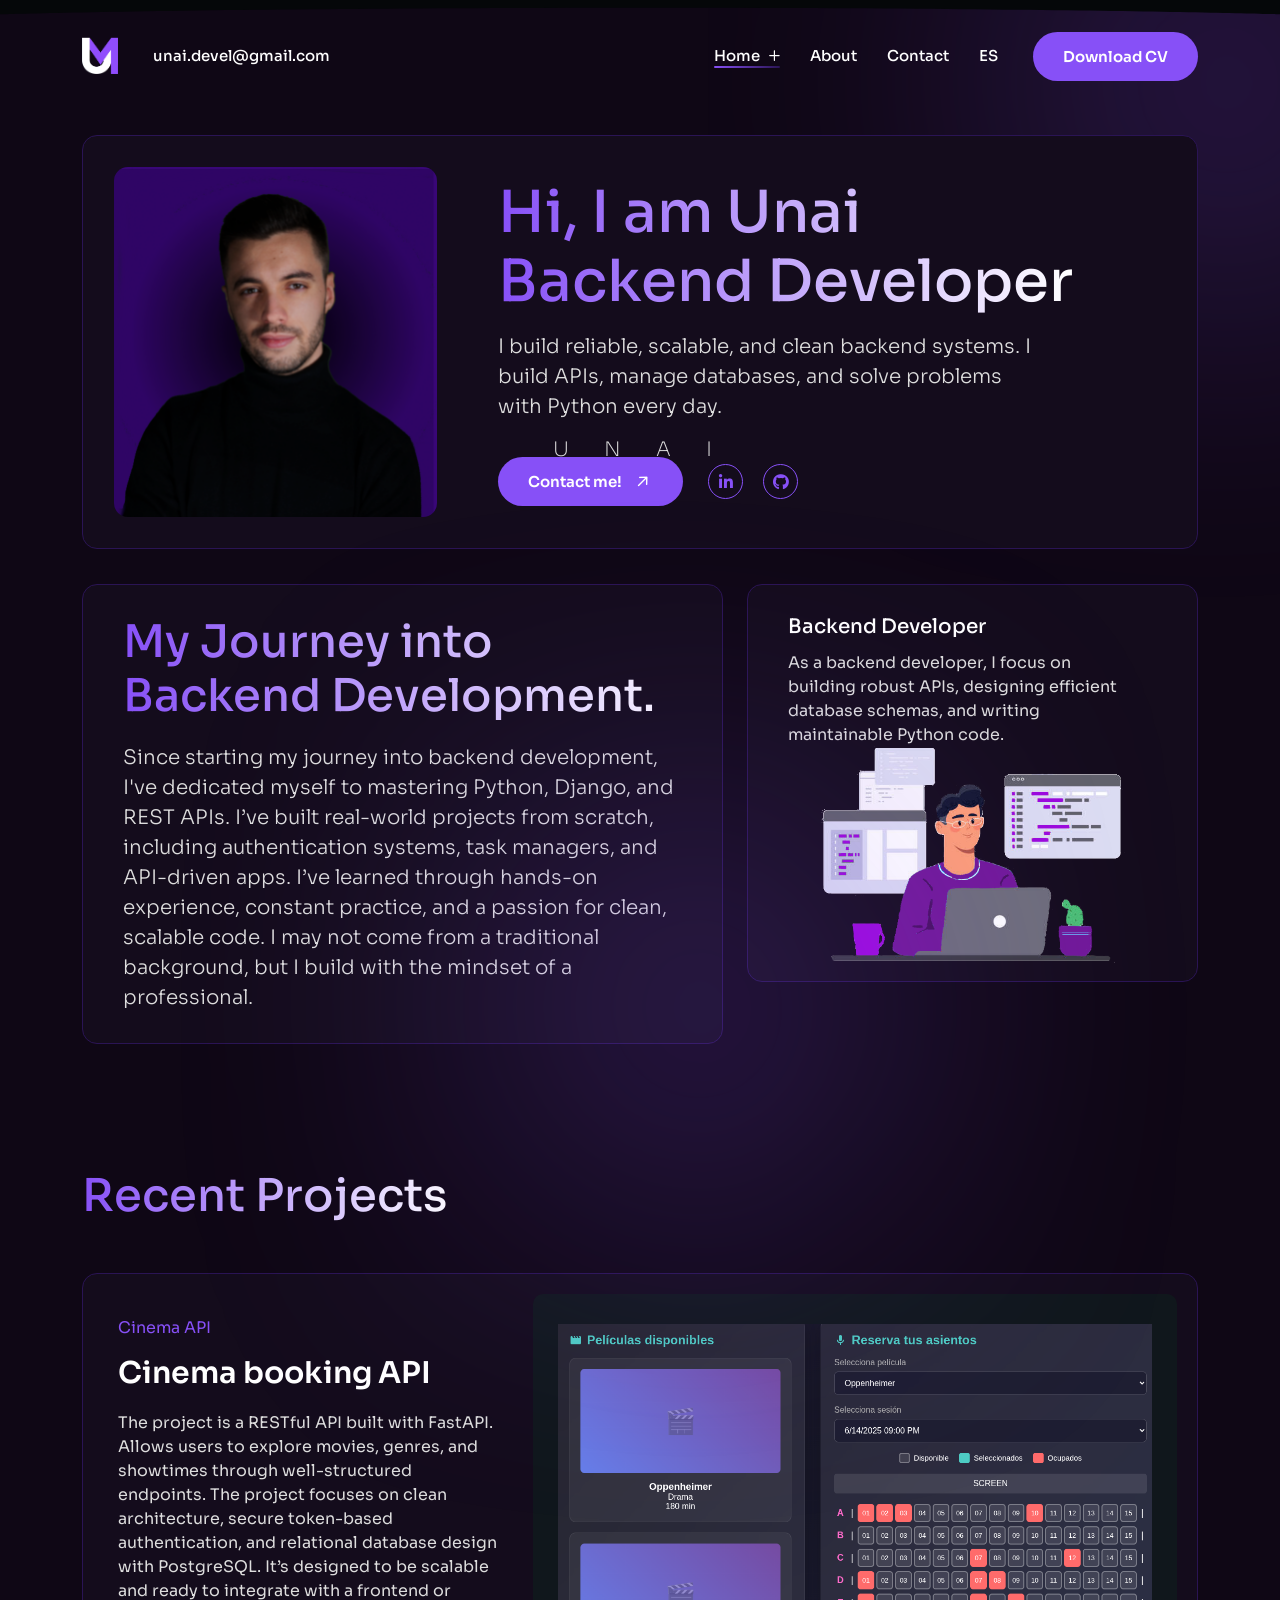
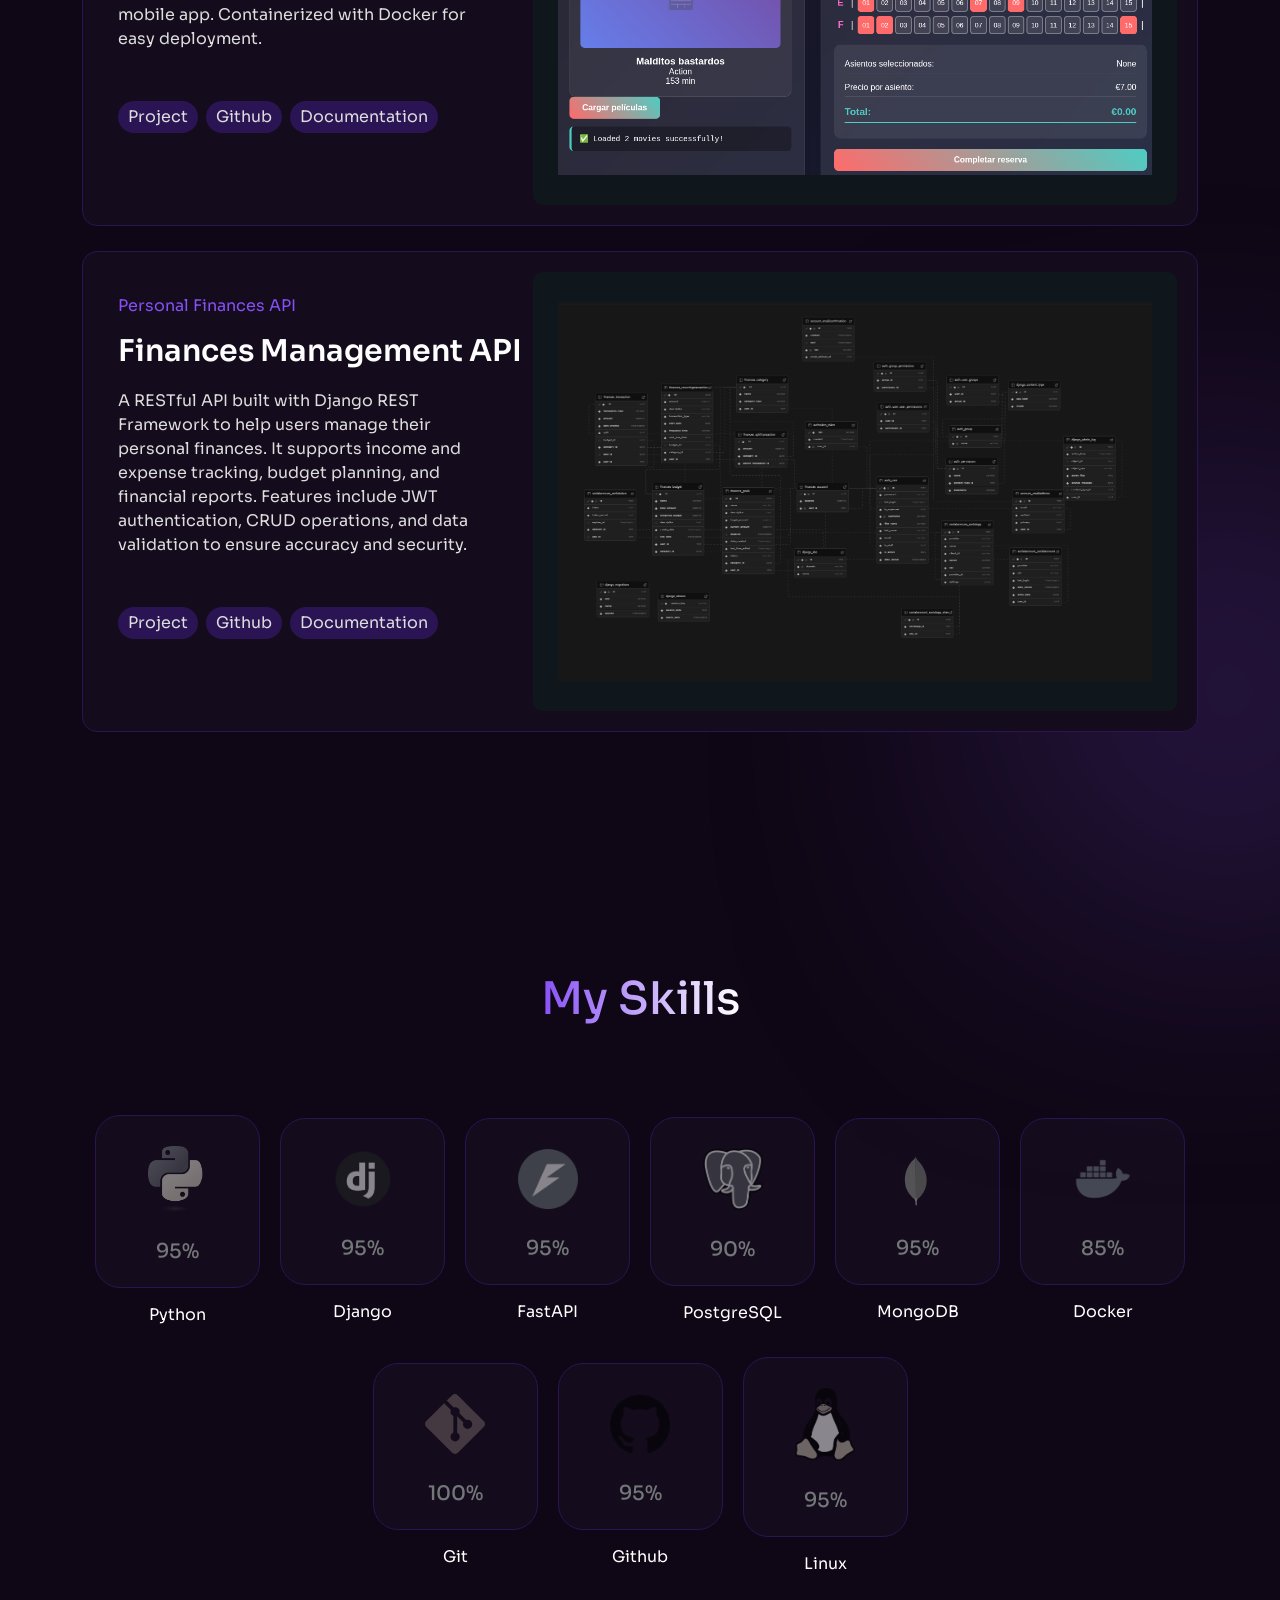
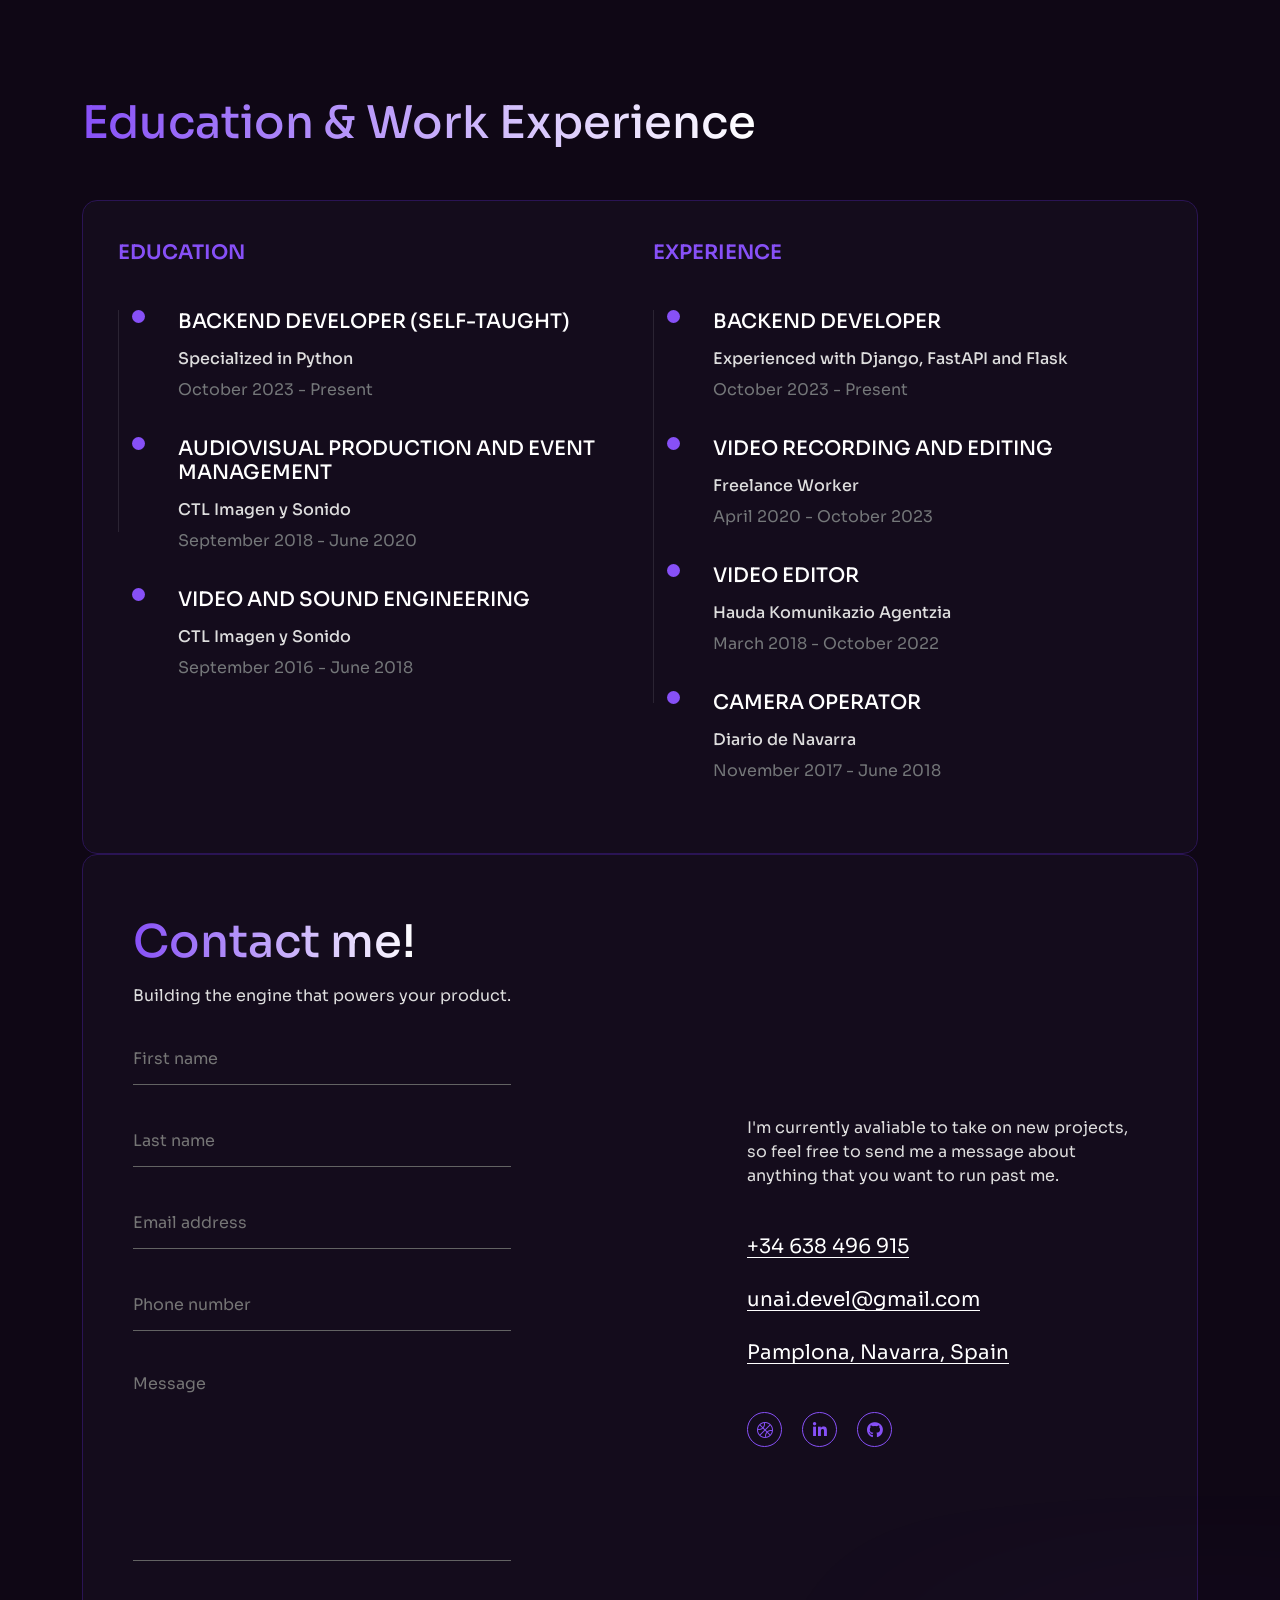
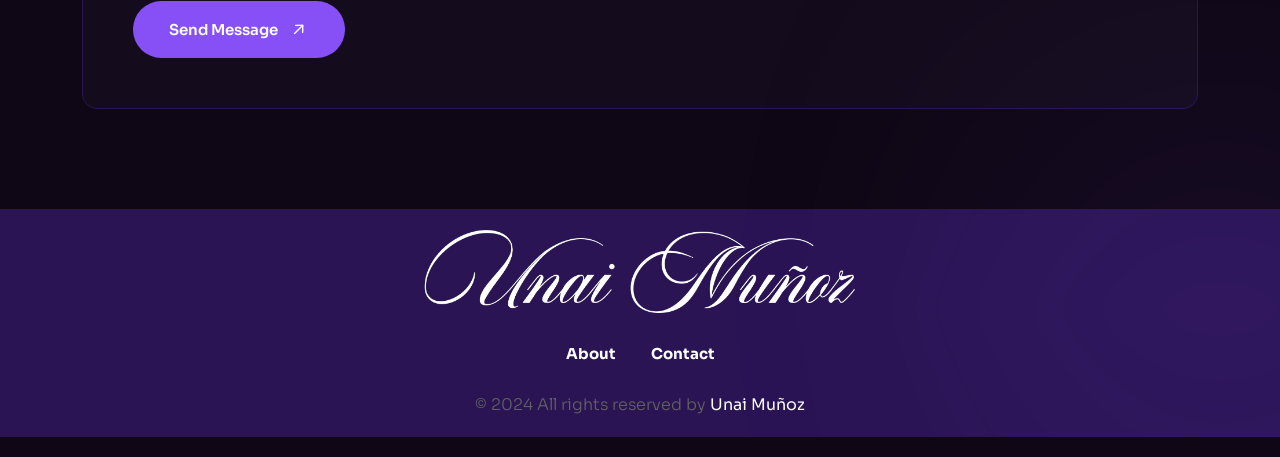
==== commit c7a0da00: "Changed photos and links in all indexes" ====
--- a/Template/index.html
+++ b/Template/index.html
@@ -589,7 +589,7 @@
       <!-- start: Portfolio Popup -->
       <div id="portfolio-wrapper2" class="popup_content_area zoom-anim-dialog mfp-hide" data-lenis-prevent>
          <div class="popup_modal_img">
-            <img src="./assets/img/portfolio/modal-img2.png" alt="" />
+            <img src="./assets/img/portfolio/project_2_image.png" alt="" />
          </div>
          <div class="popup_modal_content">
             <div class="portfolio_info">
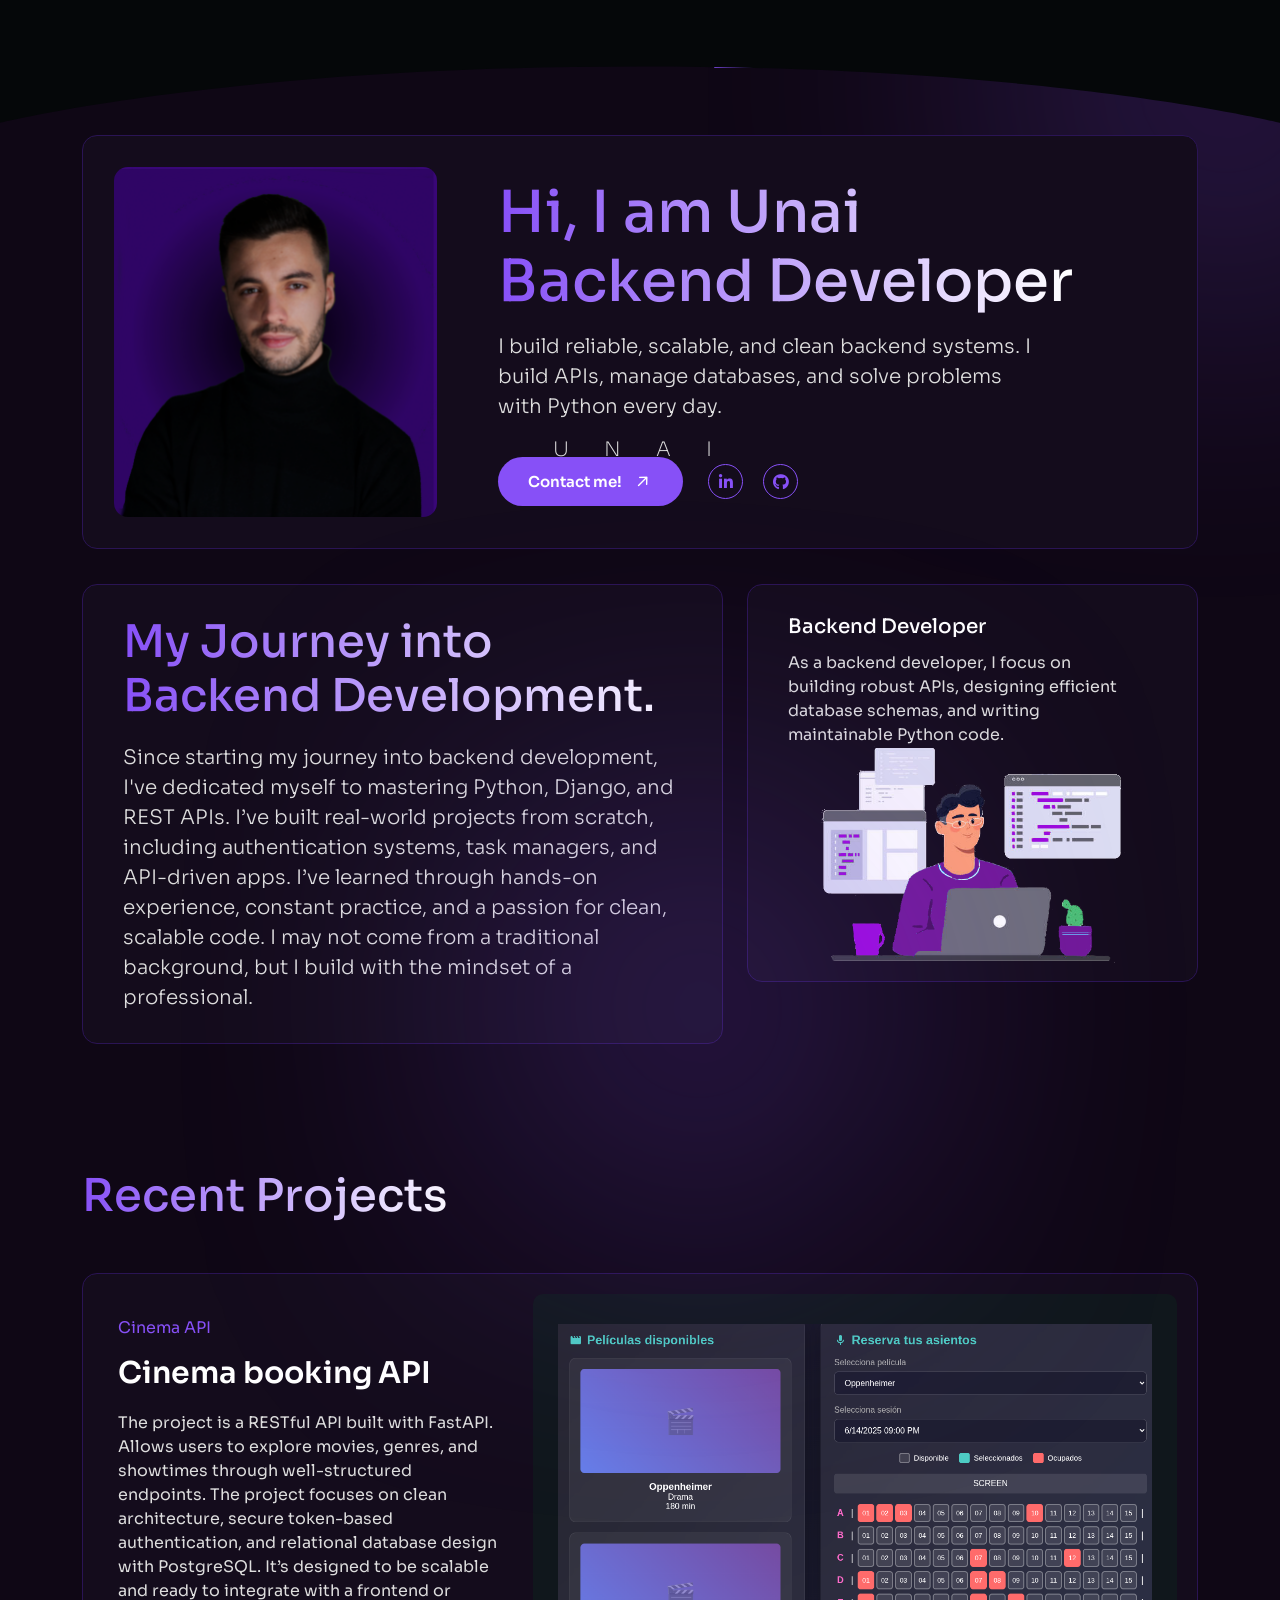
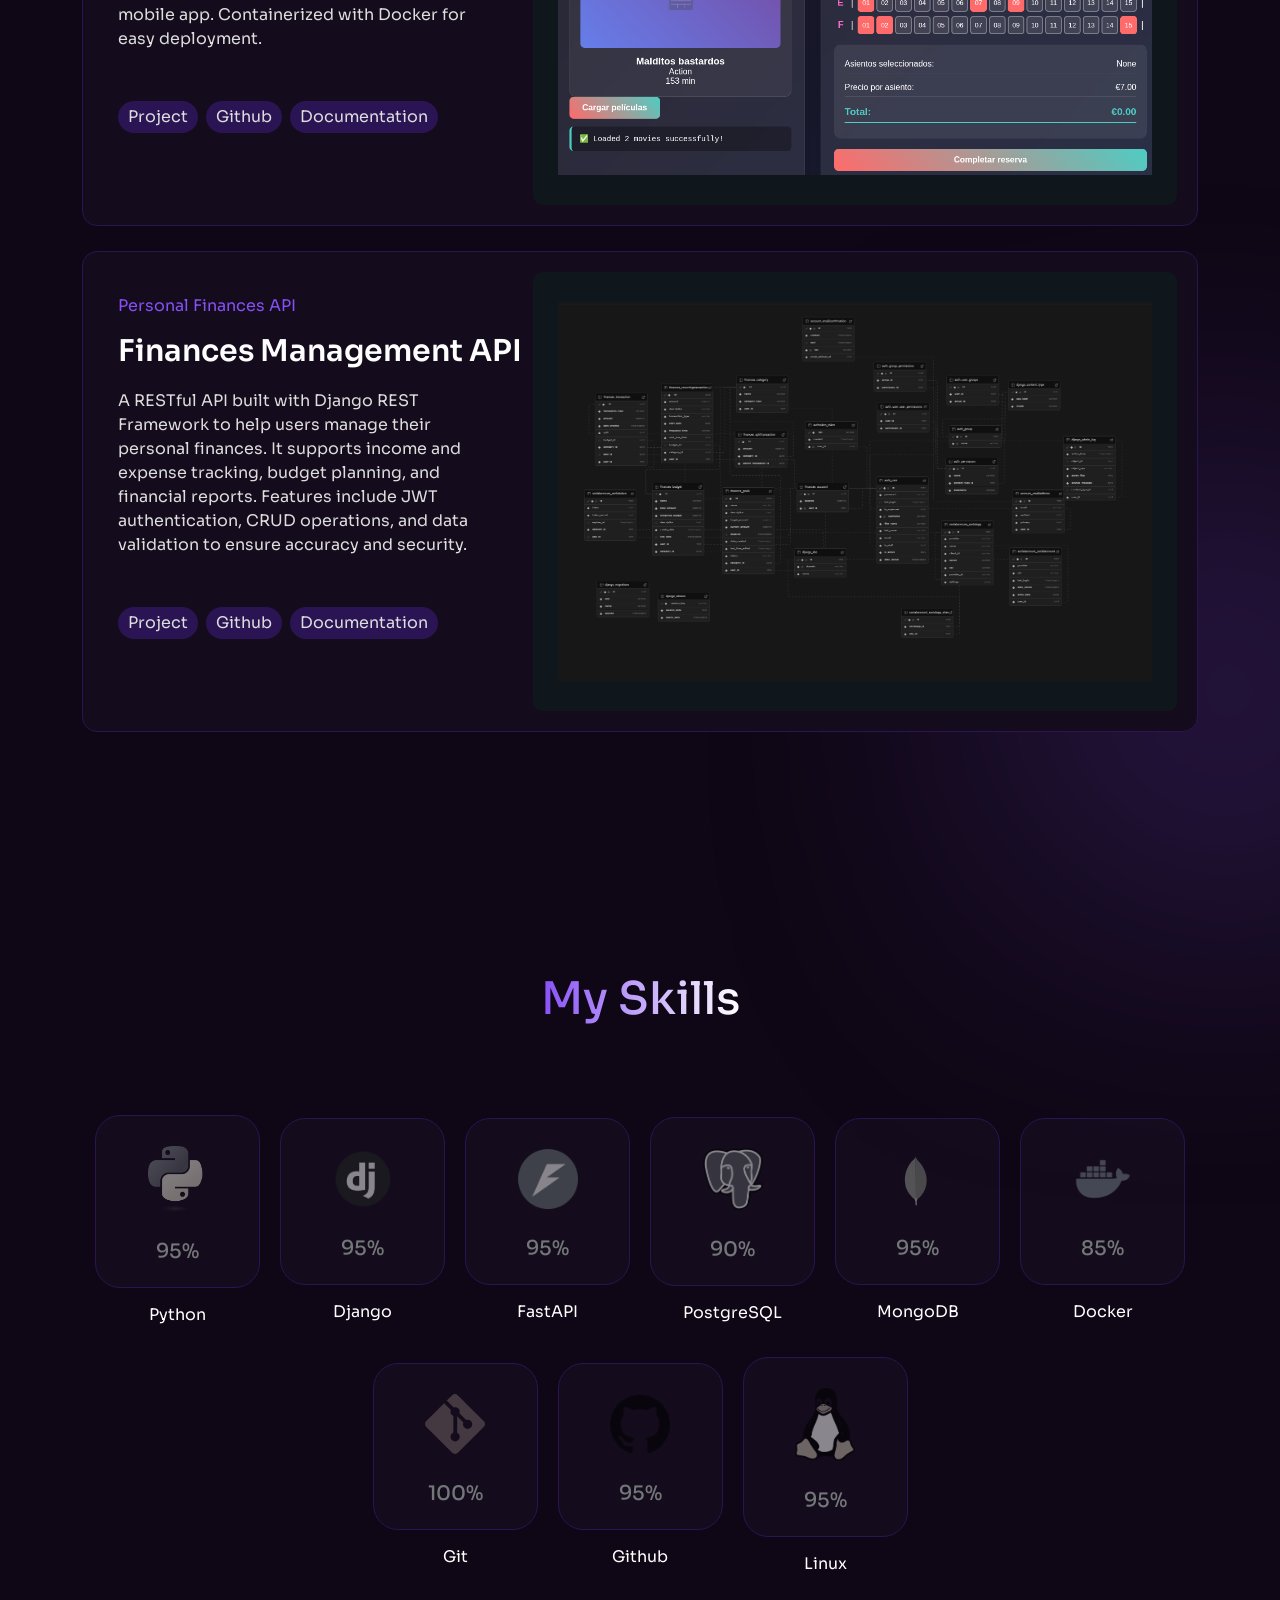
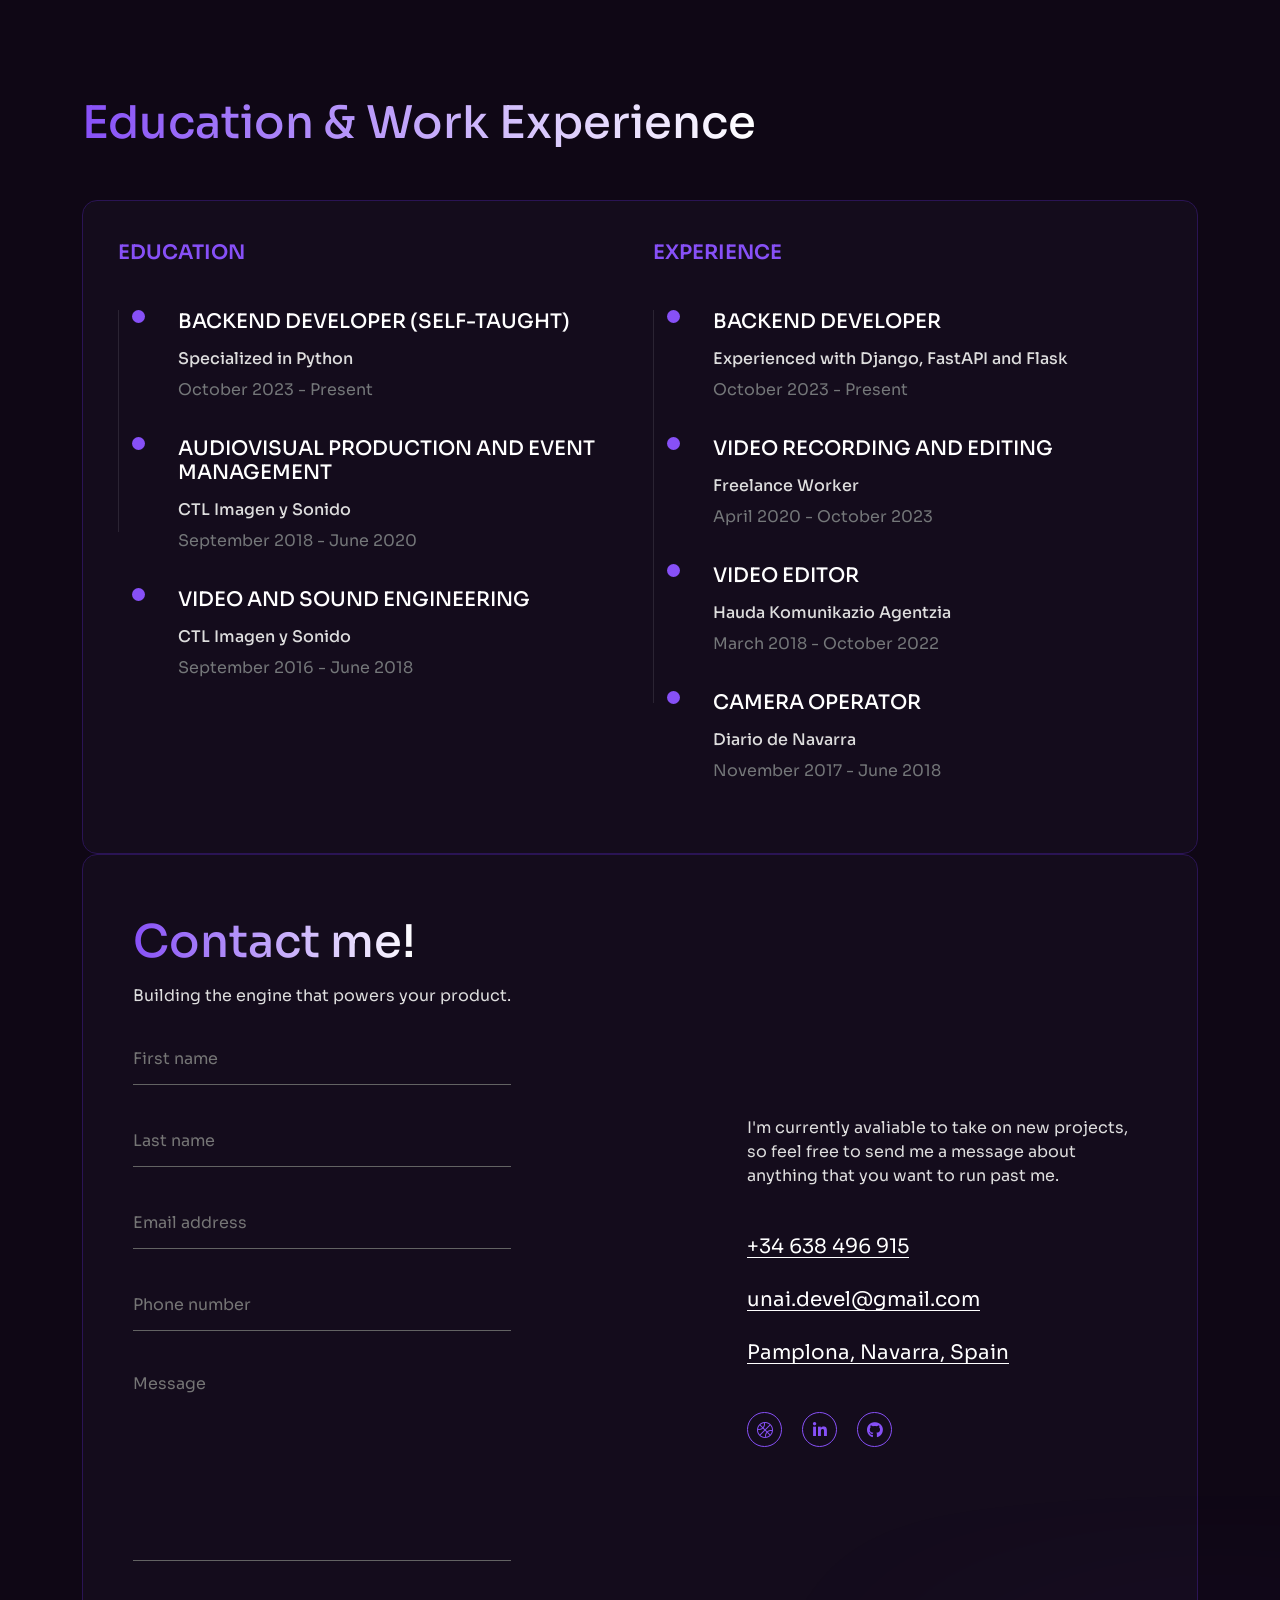
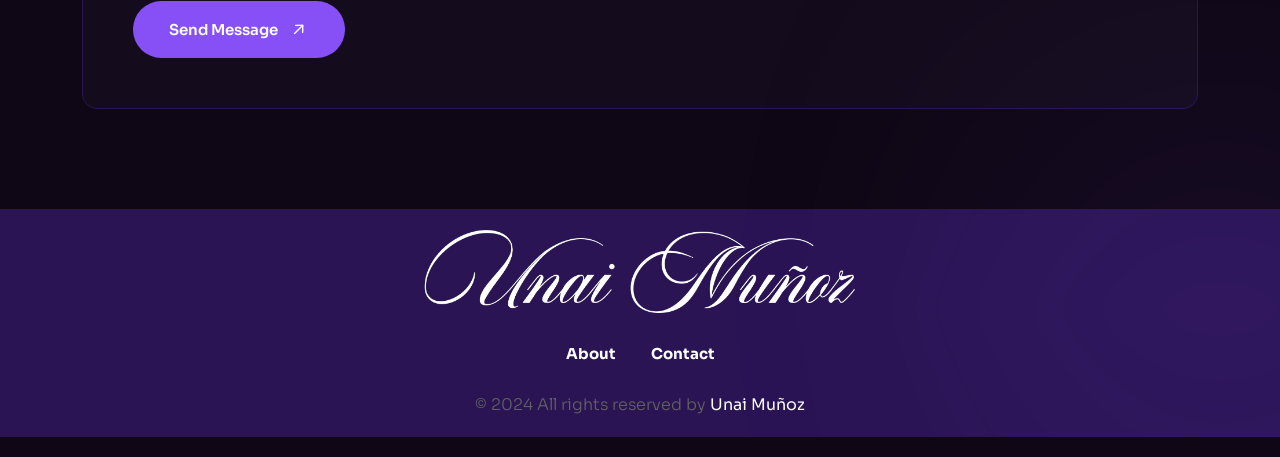
==== commit 97406842: "Changed forms in indexs, added in contact.html aswell" ====
--- a/Template/index.html
+++ b/Template/index.html
@@ -789,26 +789,26 @@
                            </p>
                         </div>
                         <div class="tj-contact-form style-2">
-                           <form id="contact-form" name="contact" method="POST" data-netlify="true">
+                           <form id="contact-form" action="https://formsubmit.com/a16f0b64674407ab38da5df5afa9f62b" method="POST" target="_blank">
                               <input type="hidden" name="form-name" value="contact"/>
                               <div class="form_group">
-                                 <input type="text" name="conName" id="conName" placeholder="First name"
+                                 <input type="text" name="First_Name" id="conName" placeholder="First name"
                                     autocomplete="off" />
                               </div>
                               <div class="form_group">
-                                 <input type="text" name="conLName" id="conLName" placeholder="Last name"
+                                 <input type="text" name="Second_name" id="conLName" placeholder="Last name"
                                     autocomplete="off" />
                               </div>
                               <div class="form_group">
-                                 <input type="email" name="conEmail" id="conEmail" placeholder="Email address"
+                                 <input type="email" name="Email" id="conEmail" placeholder="Email address"
                                     autocomplete="off" />
                               </div>
                               <div class="form_group">
-                                 <input type="tel" name="conPhone" id="conPhone" placeholder="Phone number"
+                                 <input type="tel" name="Phone" id="conPhone" placeholder="Phone number"
                                     autocomplete="off" />
                               </div>
                               <div class="form_group">
-                                 <textarea name="conMessage" id="conMessage" placeholder="Message"></textarea>
+                                 <textarea name="Message" id="conMessage" placeholder="Message"></textarea>
                               </div>
                               <div class="form_btn">
                                  <button type="submit" class="btn tj-btn-primary-2">Send Message
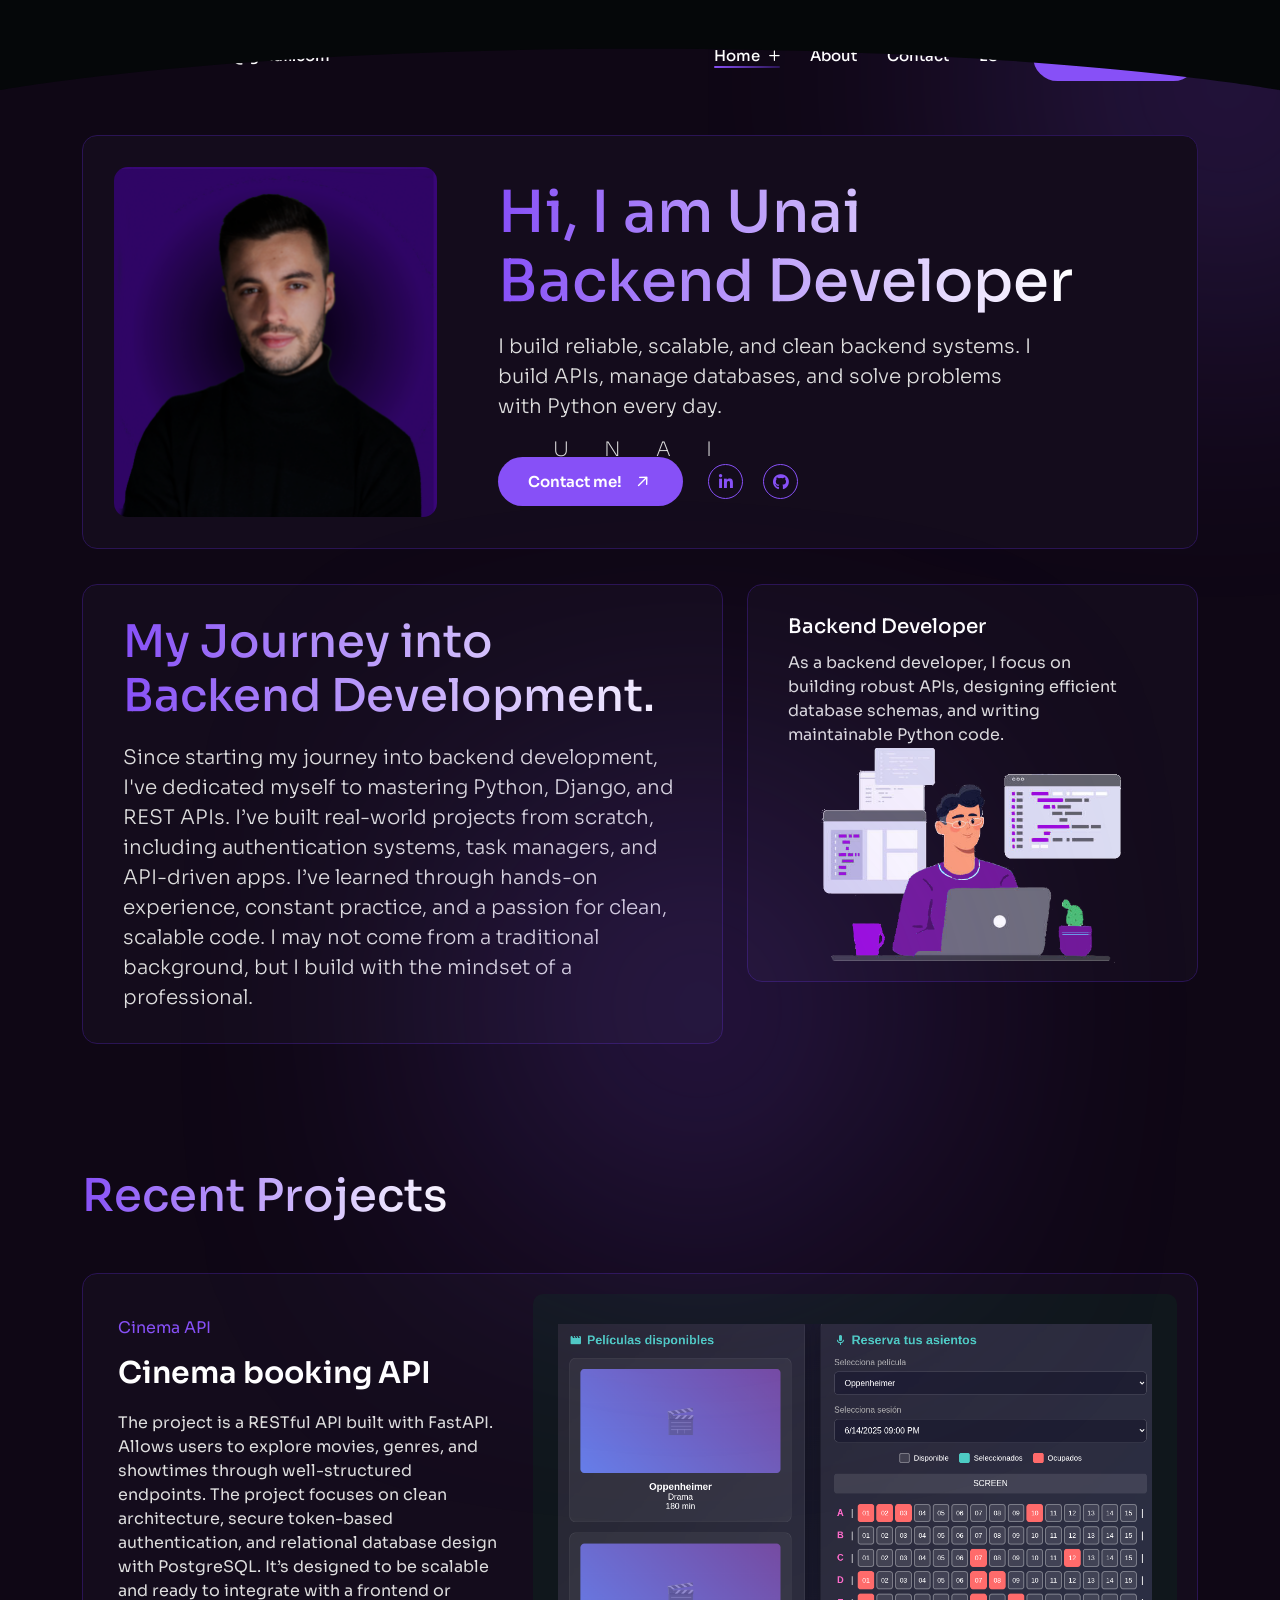
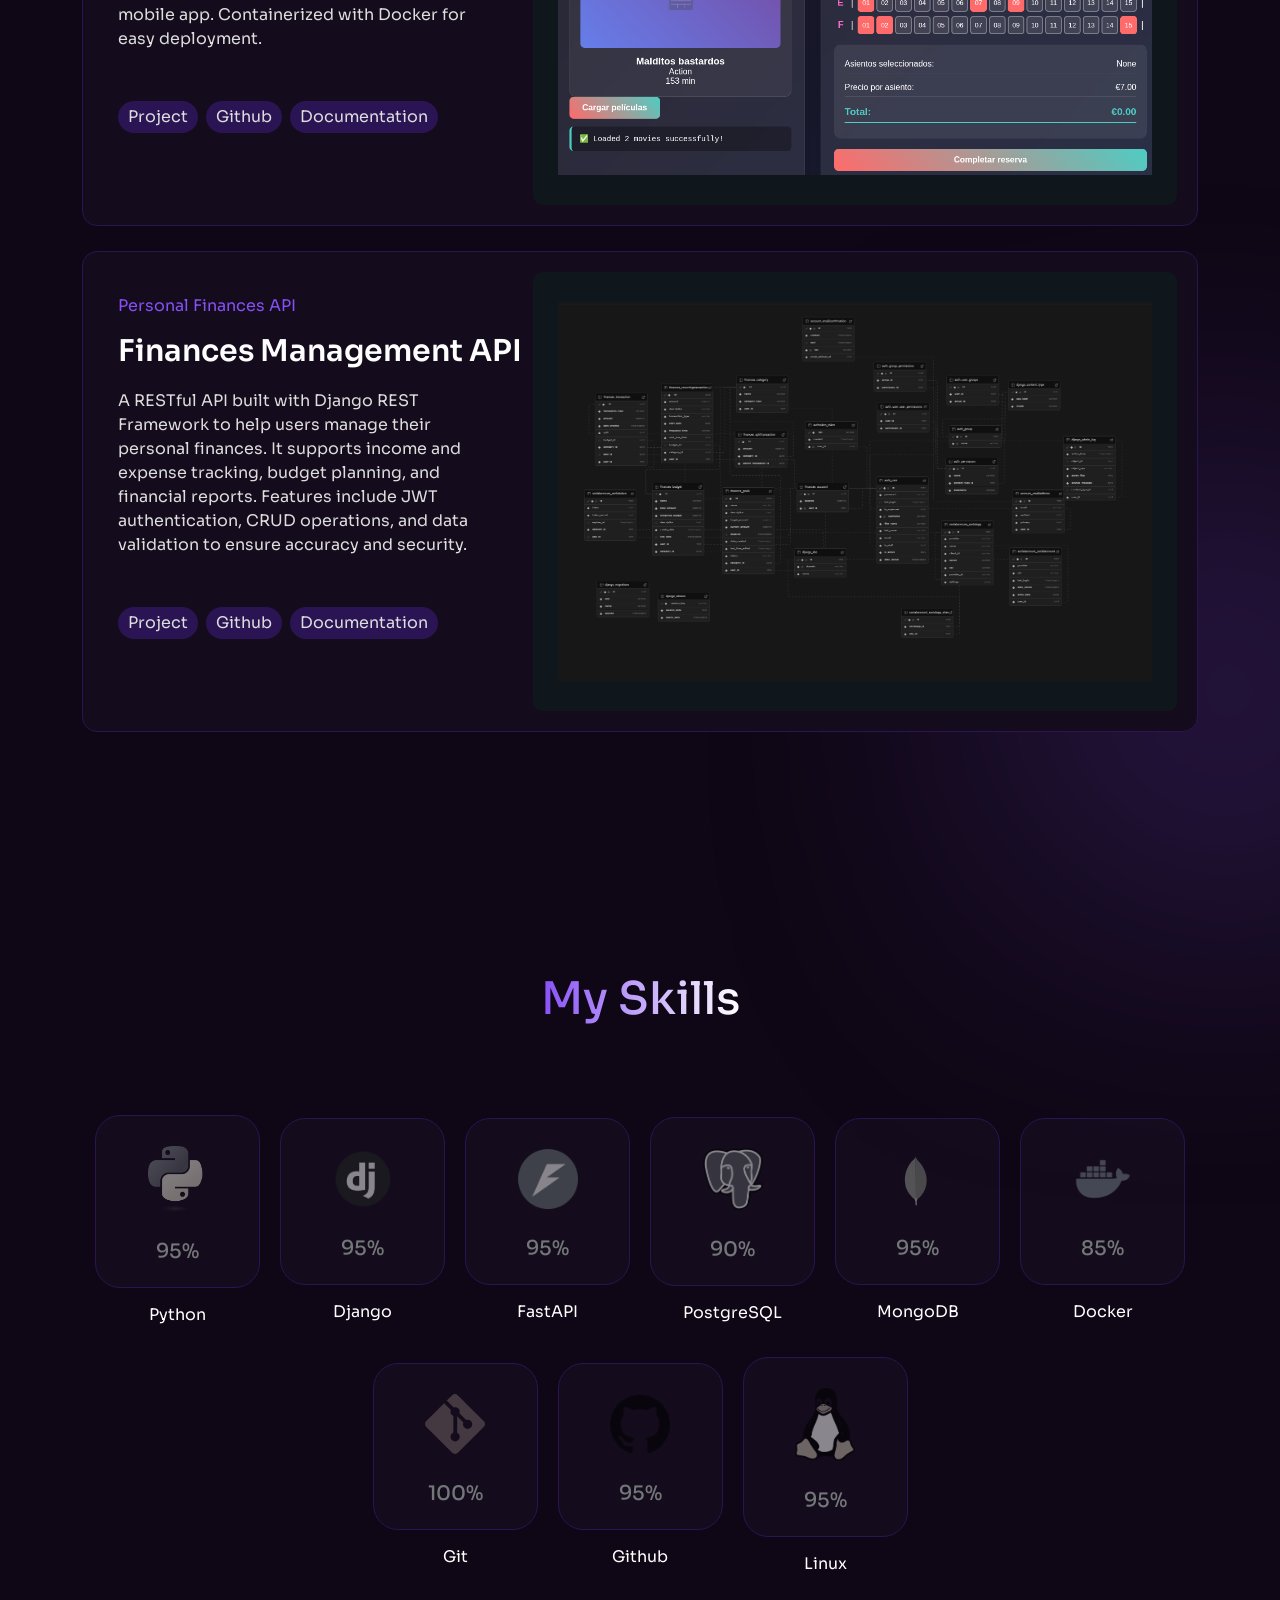
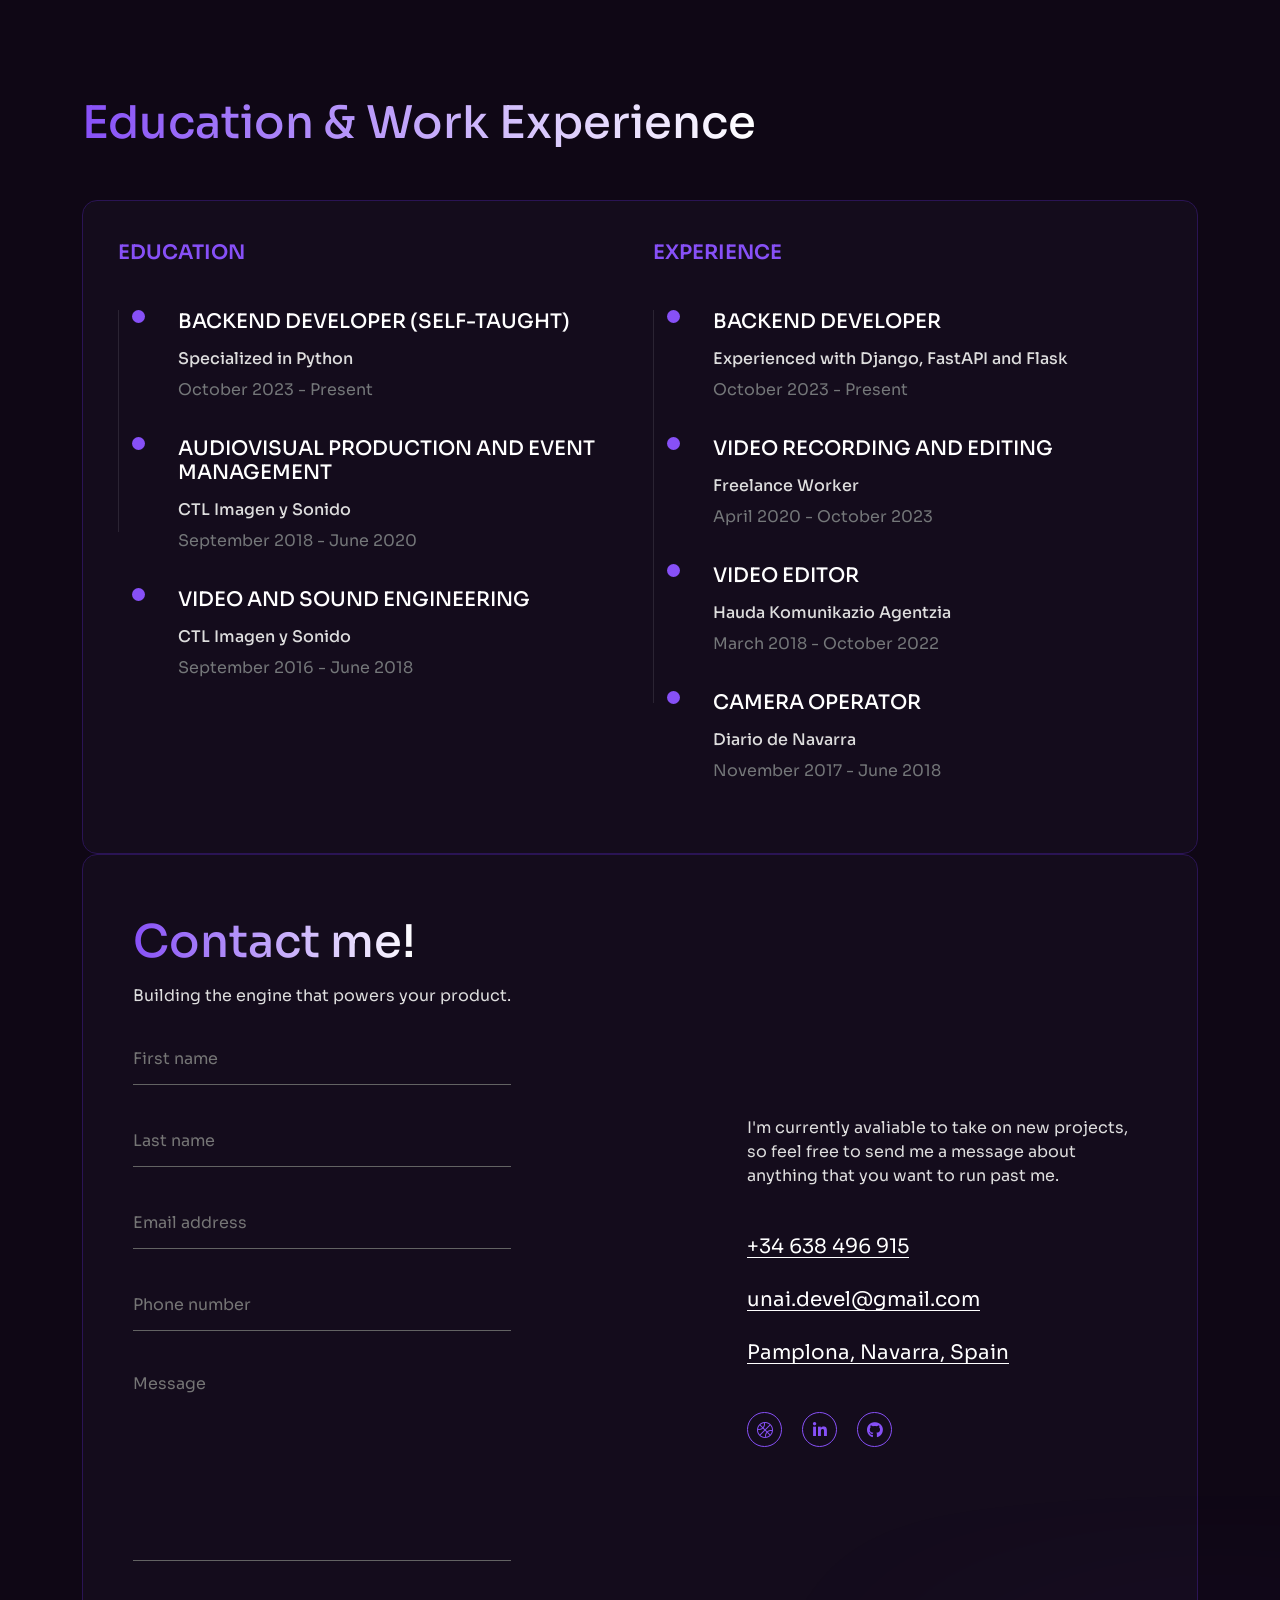
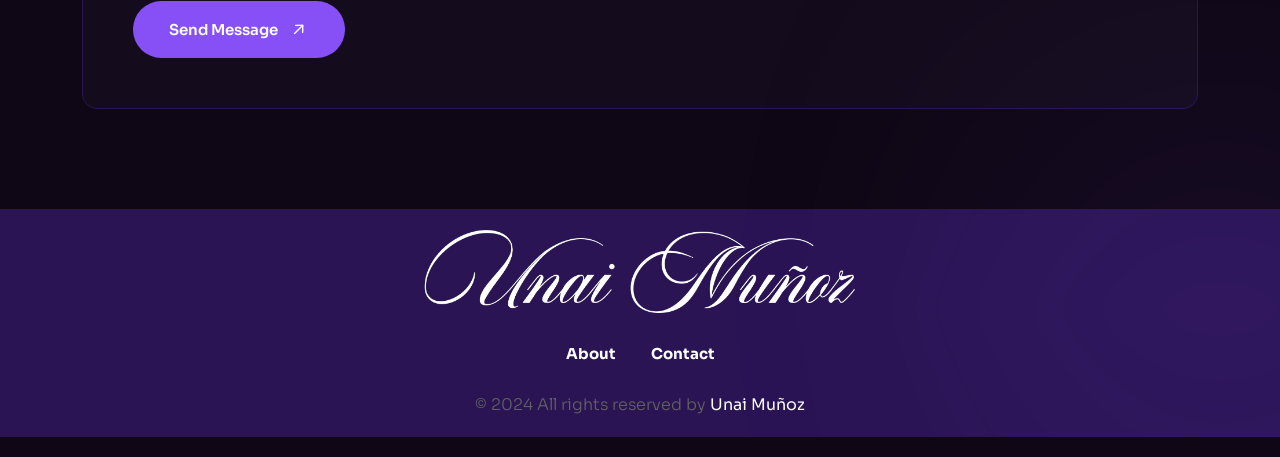
==== commit 20bede2f: "Changed some lines for formsubmit" ====
--- a/Template/index.html
+++ b/Template/index.html
@@ -789,9 +789,10 @@
                            </p>
                         </div>
                         <div class="tj-contact-form style-2">
-                           <form id="contact-form" action="https://formsubmit.com/a16f0b64674407ab38da5df5afa9f62b" method="POST" target="_blank">
+                           <form id="contact-form" action="https://formsubmit.com/16f0b64674407ab38da5df5afa9f62b" method="POST" target="_blank">
                               <input type="hidden" name="form-name" value="contact"/>
                               <div class="form_group">
+                                 <input name="_formsubmit_id" type="text" style="display:none">
                                  <input type="text" name="First_Name" id="conName" placeholder="First name"
                                     autocomplete="off" />
                               </div>
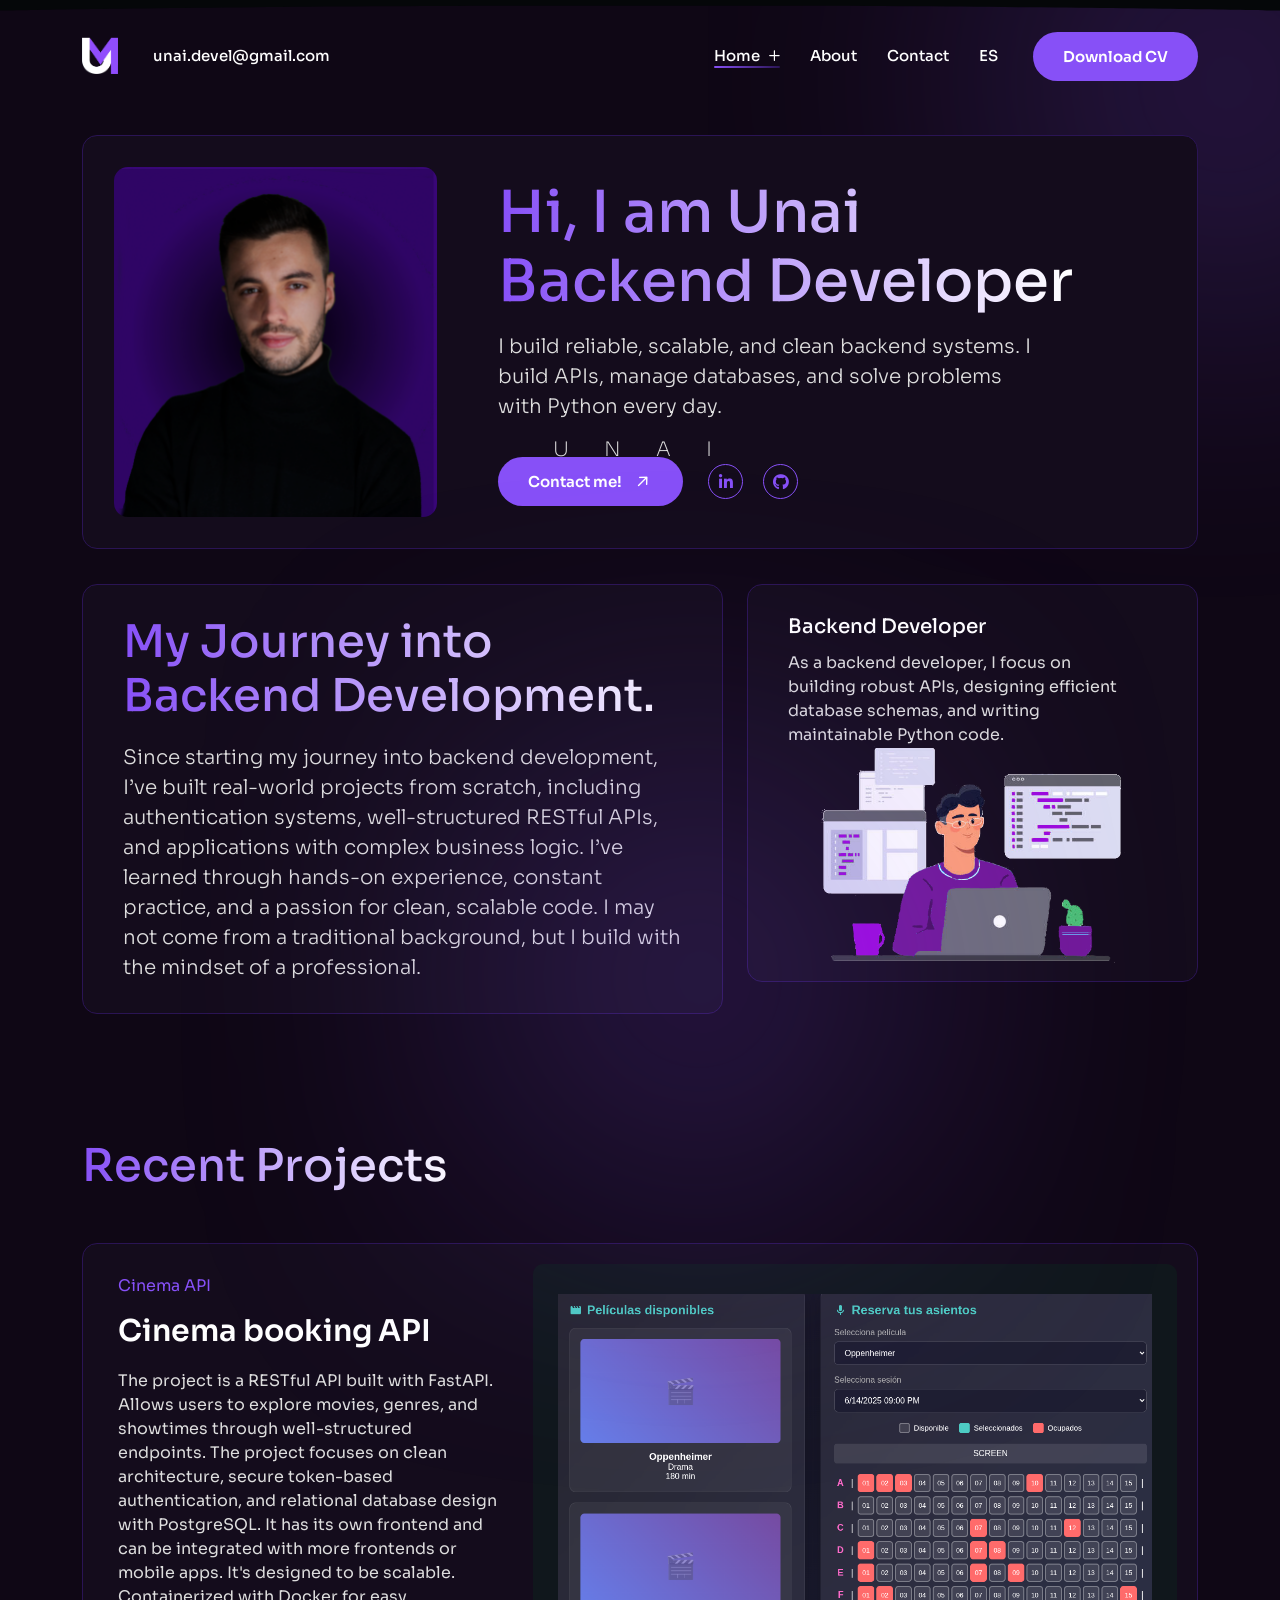
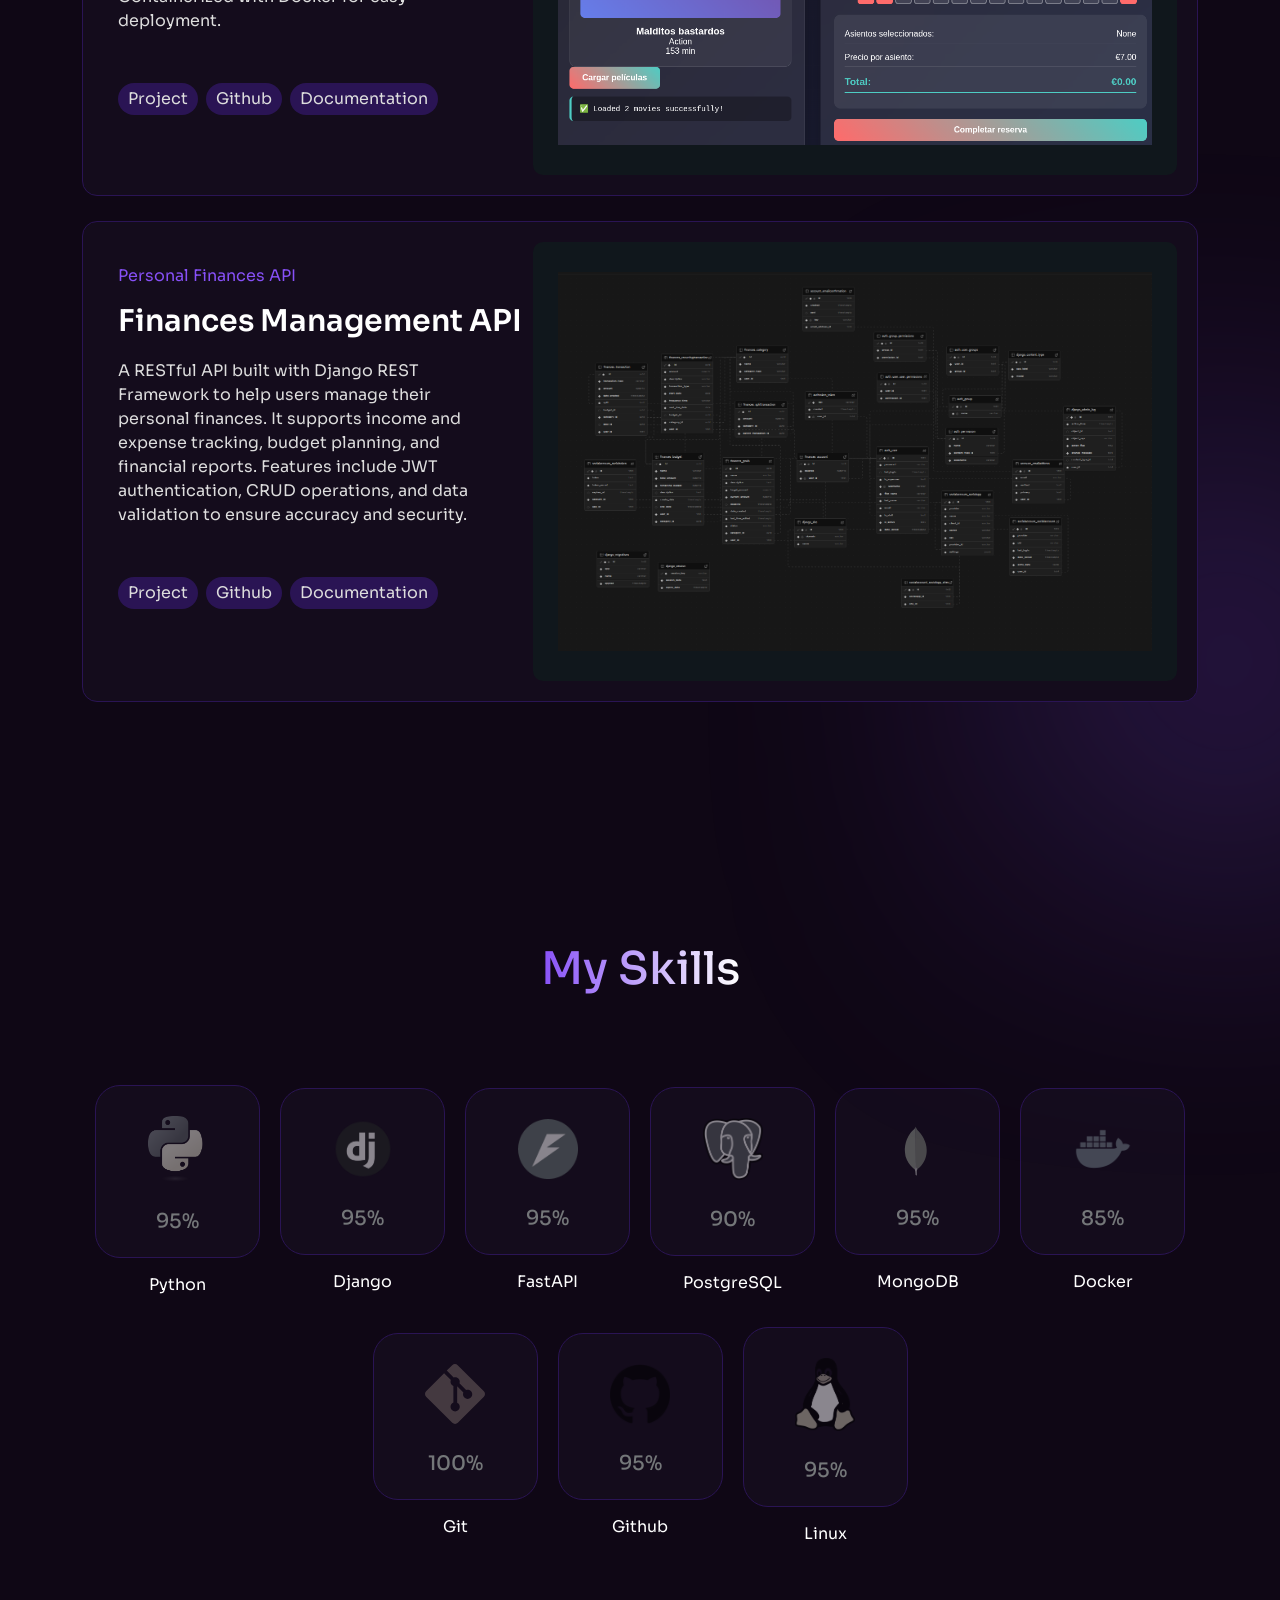
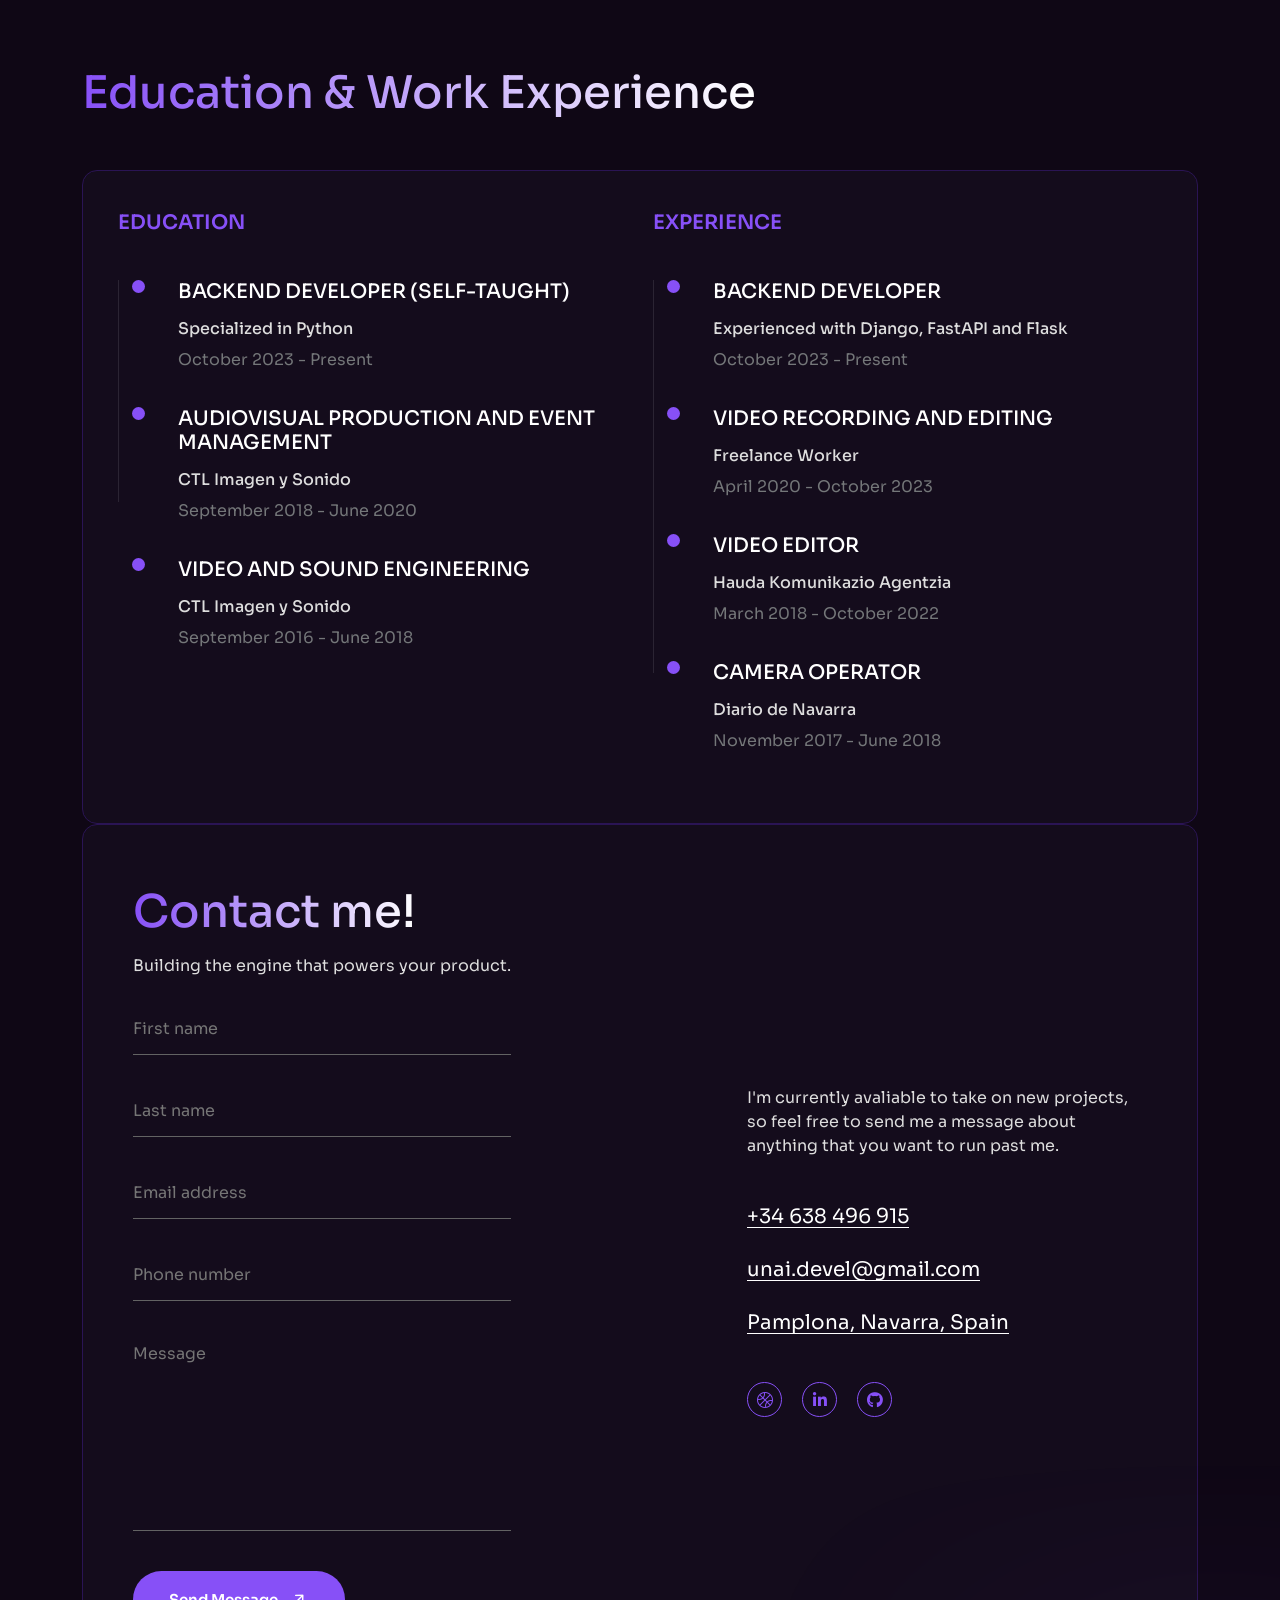
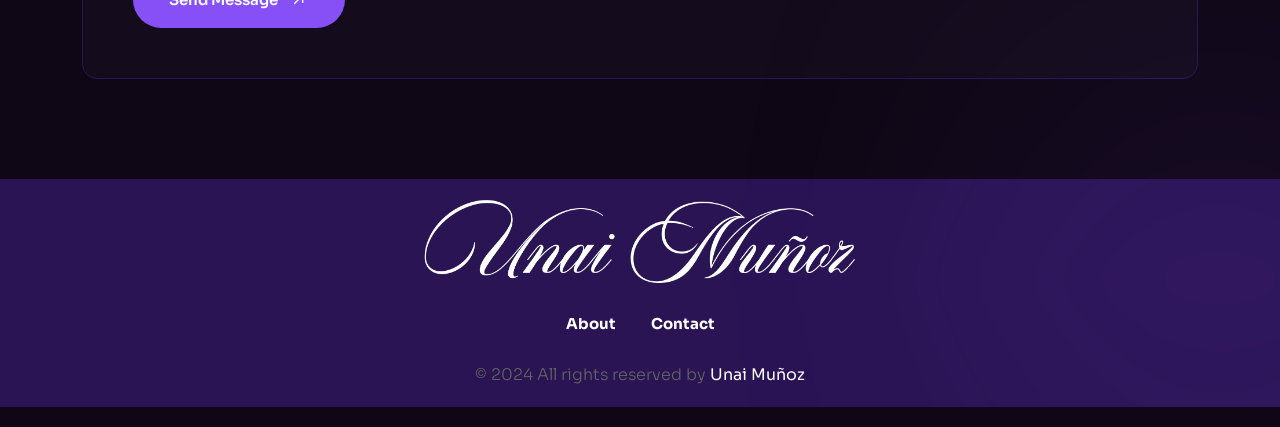
==== commit 502da18f: "Changed project descriptions" ====
--- a/Template/index.html
+++ b/Template/index.html
@@ -236,11 +236,10 @@
                               <h2 class="title">My Journey into Backend Development.</h2>
                               <div class="desc">
                                  <p class="lead">
-                                    Since starting my journey into backend development, I've dedicated myself to mastering Python, Django, and REST APIs.
-I’ve built real-world projects from scratch, including authentication systems, task managers, and API-driven apps.
-
-I’ve learned through hands-on experience, constant practice, and a passion for clean, scalable code.
-I may not come from a traditional background, but I build with the mindset of a professional.
+                                    Since starting my journey into backend development, I’ve built real-world projects from scratch, 
+                                    including authentication systems, well-structured RESTful APIs, and applications with complex business logic.
+                                    I’ve learned through hands-on experience, constant practice, and a passion for clean, scalable code.
+                                    I may not come from a traditional background, but I build with the mindset of a professional.
                                  </p>
                               </div>
                               <!-- <div class="about-button d-flex">
@@ -297,10 +296,9 @@
                                  class="modal-popup">Cinema booking API</button></h3>
                            <p class="desc">
                               The project is a RESTful API built with FastAPI.
-Allows users to explore movies, genres, and showtimes through well-structured endpoints.
-
-The project focuses on clean architecture, secure token-based authentication, and relational database design with PostgreSQL.
-It’s designed to be scalable and ready to integrate with a frontend or mobile app. Containerized with Docker for easy deployment.
+                              Allows users to explore movies, genres, and showtimes through well-structured endpoints.
+                              The project focuses on clean architecture, secure token-based authentication, and relational database design with PostgreSQL. It has its own frontend and can be integrated with more frontends or mobile apps. 
+                              It's designed to be scalable. Containerized with Docker for easy deployment.
                            </p>
                         </div>
                         <ul class="project_tags">
@@ -483,9 +481,8 @@
                   <h2 class="title">FastAPI Cinema Booking service</h2>
                   <div class="desc">
                      <p>
-                        A clean, efficient Restful API that delivers movie data and schedules with security and scalability in mind.
-                        Built to provide a solid backend foundation for cinema-related apps.
-                        
+                        On this RESTful API, I focused on delivering data efficiently, always keeping security and scalability in mind.
+                        It is ready to serve as a solid backend foundation for cinema-related applications.
                      </p>
                   </div>
                   <a href="https://cinema.unaimunoz.dev/" class="btn tj-btn-primary" target="_blank">Check it out <i class="fal fa-arrow-right"></i></a>
@@ -527,11 +524,11 @@
                <h2 class="title">Project Description</h2>
                <div class="desc">
                   <p>
-                     This is a cinema reservation management RESTful API designed as a showcase project 
-                     to demonstrate backend skills. It provides secure user authentication with JWT, 
-                     allowing users to explore movies, manage sessions, make seat reservations, and 
-                     track their booking history. The API also supports seat locking to avoid double 
-                     bookings and includes a ratings system for movies.
+                     Cinema booking system presents several challenges when designing the backend.
+                     Seat reservations and preventing duplicate bookings have been a constant focus throughout the development process.
+                     Users can browse movies and their details, reserve seats, and track their full booking history.
+                     The system also includes a movie review feature. Most movie and session-related endpoints are restricted to administrators or staff members.
+                     It also implements validation through serializers, along with additional custom checks to enhance system security.
                   </p>
                </div>
             </div>
@@ -598,11 +595,9 @@
                   <h2 class="title">Django Personal Finances API</h2>
                   <div class="desc">
                      <p>
-                        A reliable and secure backend for managing personal finances. 
-                        This RESTful API allows users to track income and expenses, 
-                        create custom categories, and view key financial statistics. 
-                        Built with Django REST Framework and token authentication, 
-                        it’s ready to power budgeting apps or personal finance dashboards.
+                        This application was developed using Django REST Framework (DRF) with the goal of going beyond basic 
+                        CRUD operations for income and expense tracking. It includes user-focused customization features such as custom categories, 
+                        recurring income and expenses, data export in multiple file formats, budgeting tools, and goal tracking.
                      </p>
                   </div>
                   <a href="https://django-api.unaimunoz.dev/" target="_blank" class="btn tj-btn-primary">Check it out <i class="fal fa-arrow-right"></i></a>
@@ -644,11 +639,10 @@
                <h2 class="title">Project Description</h2>
                <div class="desc">
                   <p>
-                     This API provides all the necessary features to manage basic personal finances: 
-                     user authentication, income and expense tracking, category organization, 
-                     balance visualization, and data export. Designed to be the backend of a complete 
-                     finance app, it follows REST best practices and ensures clean, scalable code using 
-                     Django REST Framework.
+                     Synchronization between all models and routes has been a constant focus throughout the development of this app.
+                     Building a solid and well-structured foundation from the start was my top priority to ensure robustness and scalability.
+                     The API includes routes restricted for administrators or staff members.
+                     Category-based organization, income and expense tracking, balance visualizations, data export, and advanced user-facing analytics are the most powerful features this backend has.
                   </p>
                </div>
             </div>
@@ -789,7 +783,7 @@
                            </p>
                         </div>
                         <div class="tj-contact-form style-2">
-                           <form id="contact-form" action="https://formsubmit.com/16f0b64674407ab38da5df5afa9f62b" method="POST" target="_blank">
+                           <form id="contact-form" action="https://formsubmit.com/a16f0b64674407ab38da5df5afa9f62b" method="POST" target="_blank">
                               <input type="hidden" name="form-name" value="contact"/>
                               <div class="form_group">
                                  <input name="_formsubmit_id" type="text" style="display:none">
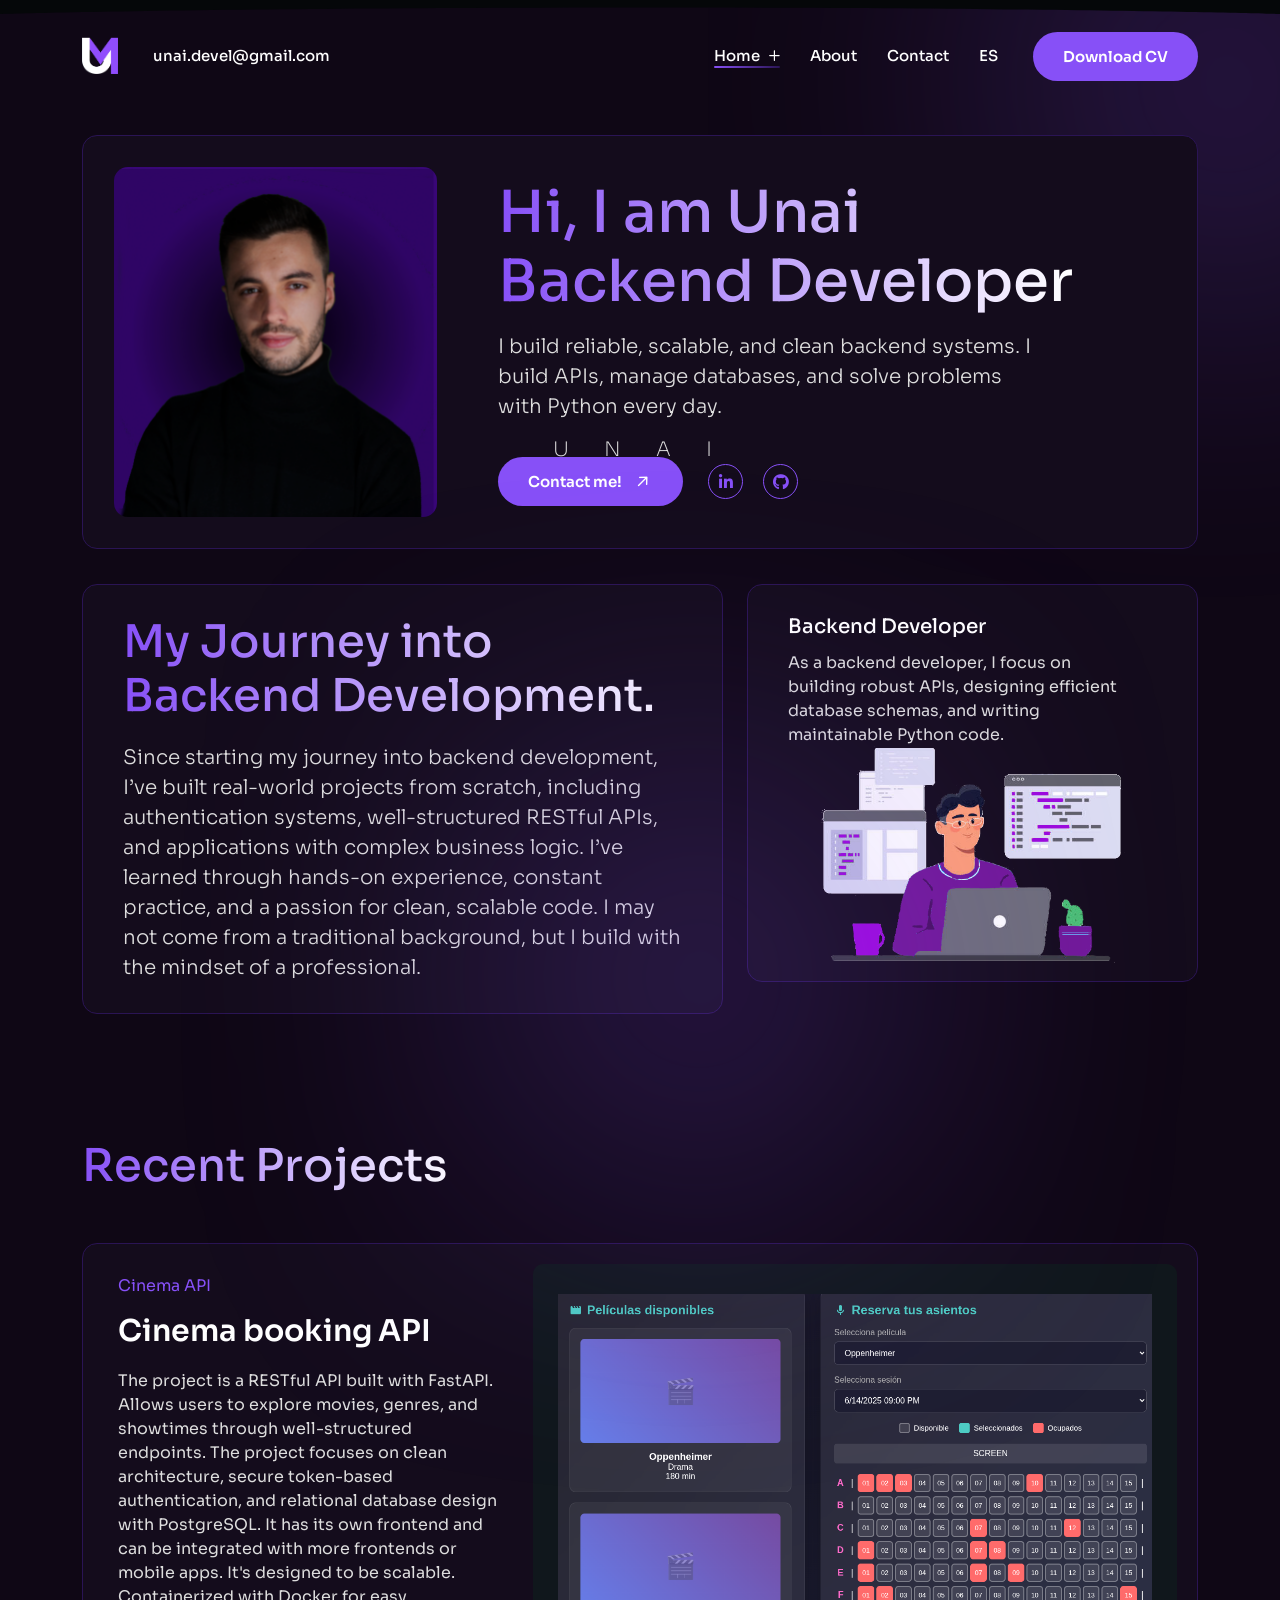
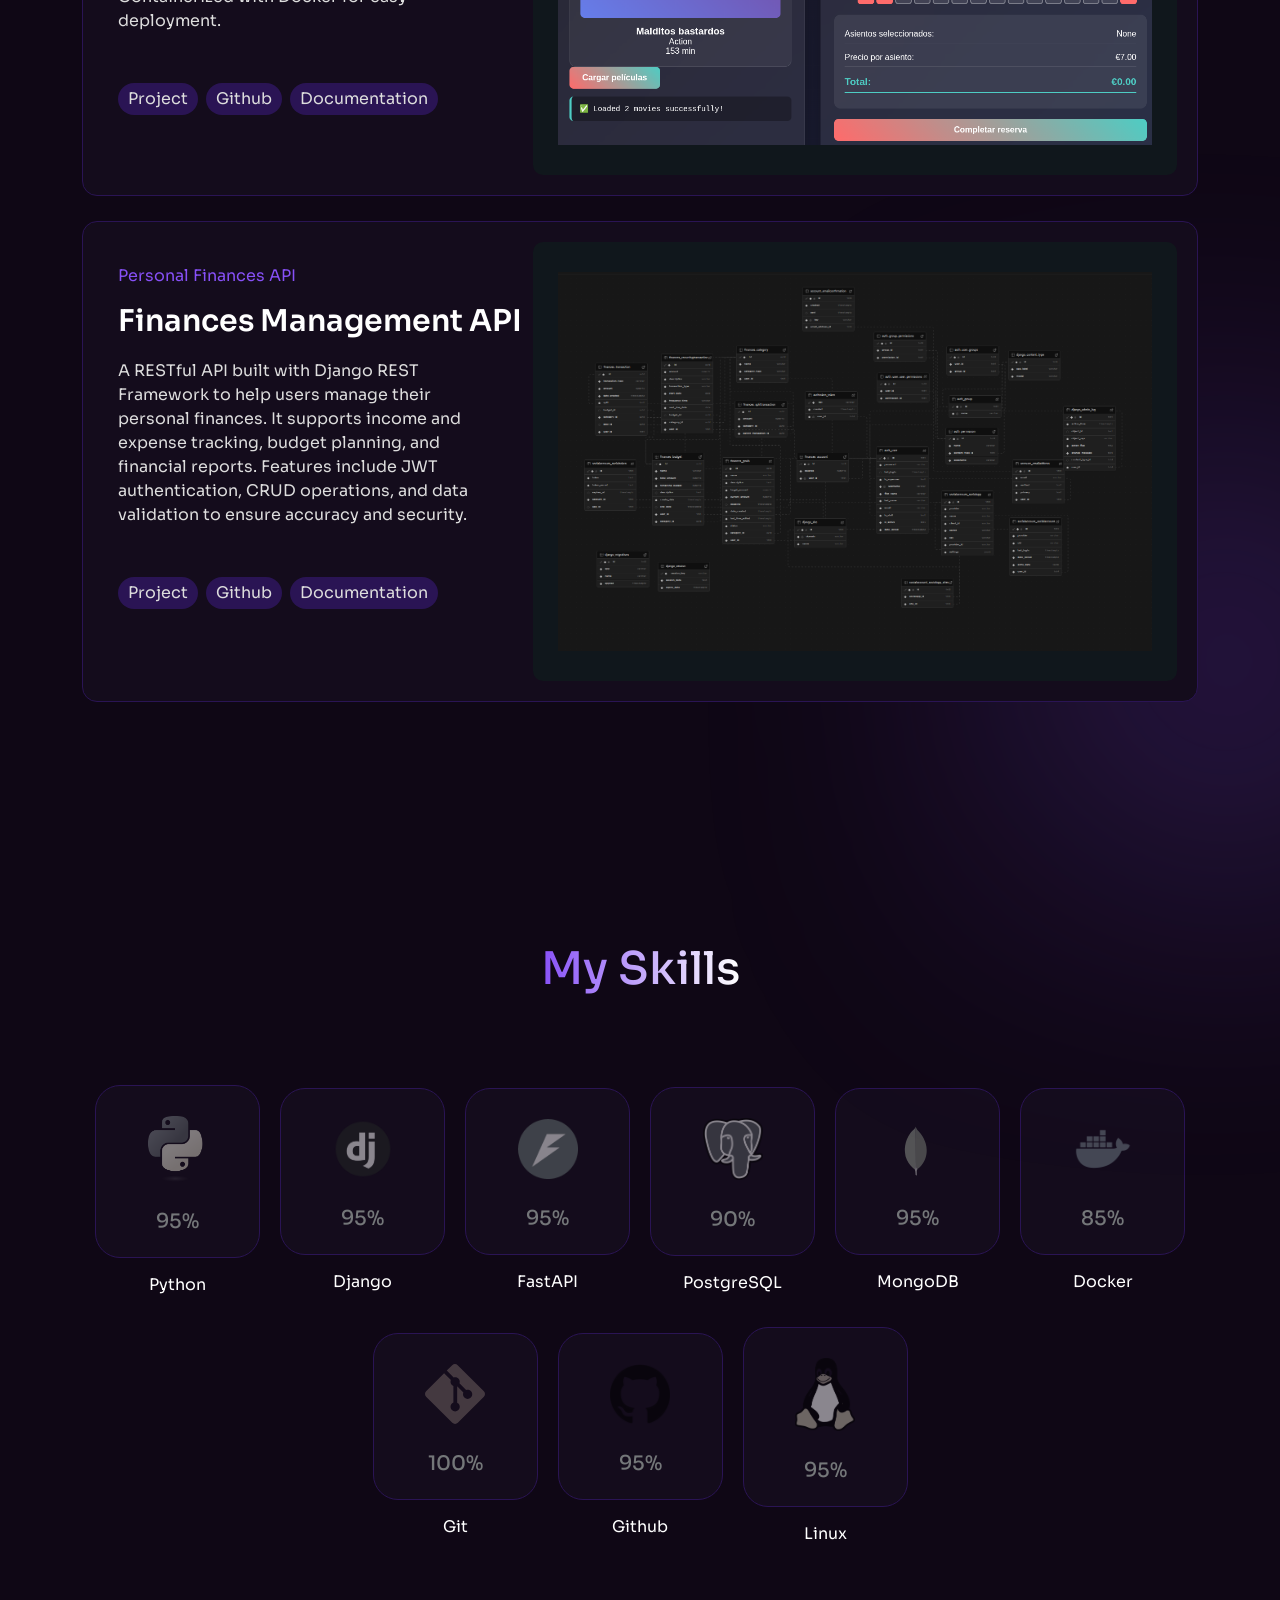
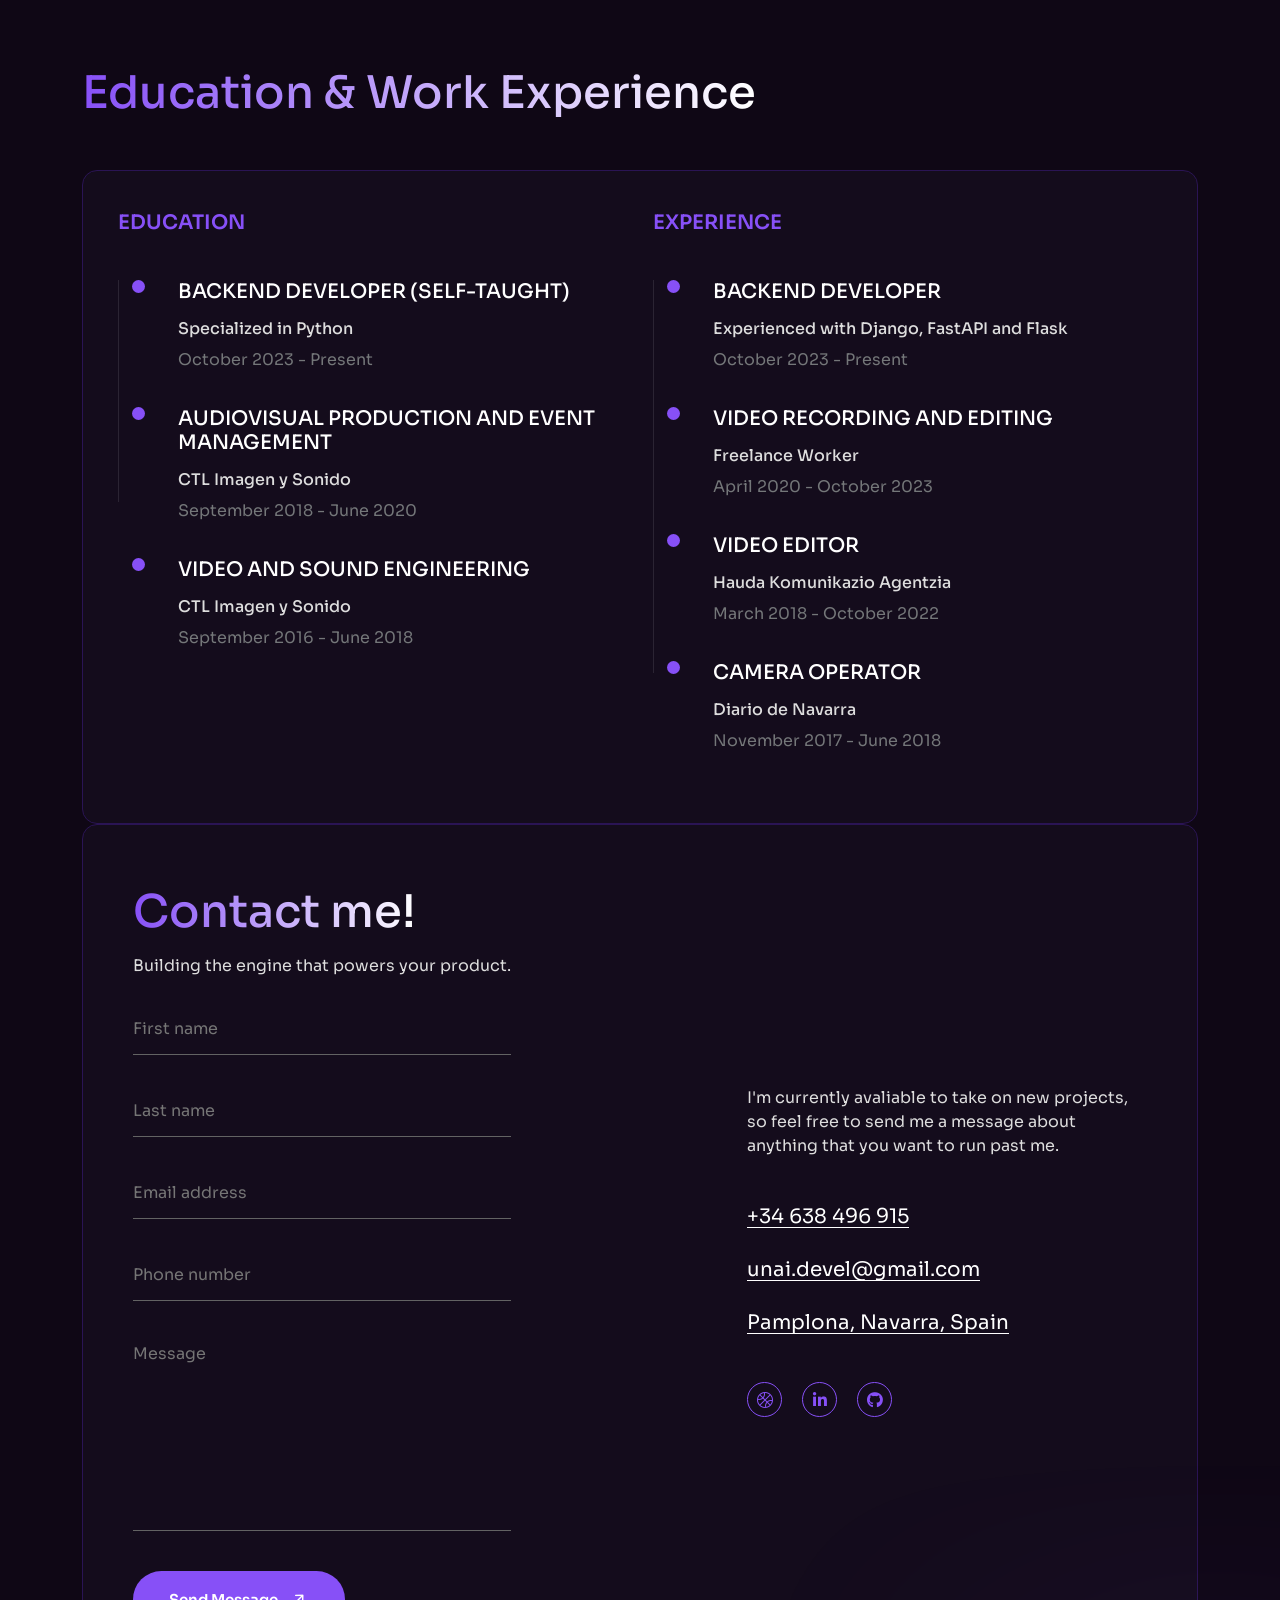
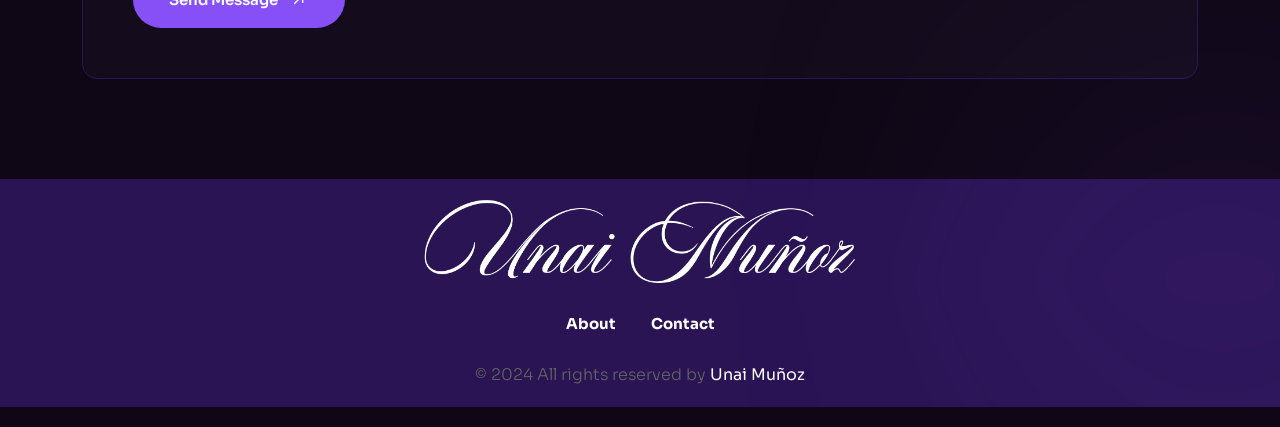
==== commit 705dace6: "Added google analytics script" ====
--- a/Template/index.html
+++ b/Template/index.html
@@ -31,6 +31,15 @@
    <link rel="stylesheet" href="assets/css/meanmenu.css" />
    <link rel="stylesheet" href="assets/css/responsive.css" />
    <link rel="stylesheet" href="assets/css/responsive-2.css" />
+   <!-- Google tag (gtag.js) -->
+   <script async src="https://www.googletagmanager.com/gtag/js?id=G-VV5L5KRPJP"></script>
+   <script>
+   window.dataLayer = window.dataLayer || [];
+   function gtag(){dataLayer.push(arguments);}
+   gtag('js', new Date());
+
+   gtag('config', 'G-VV5L5KRPJP');
+   </script>
 </head>
 
 <body>
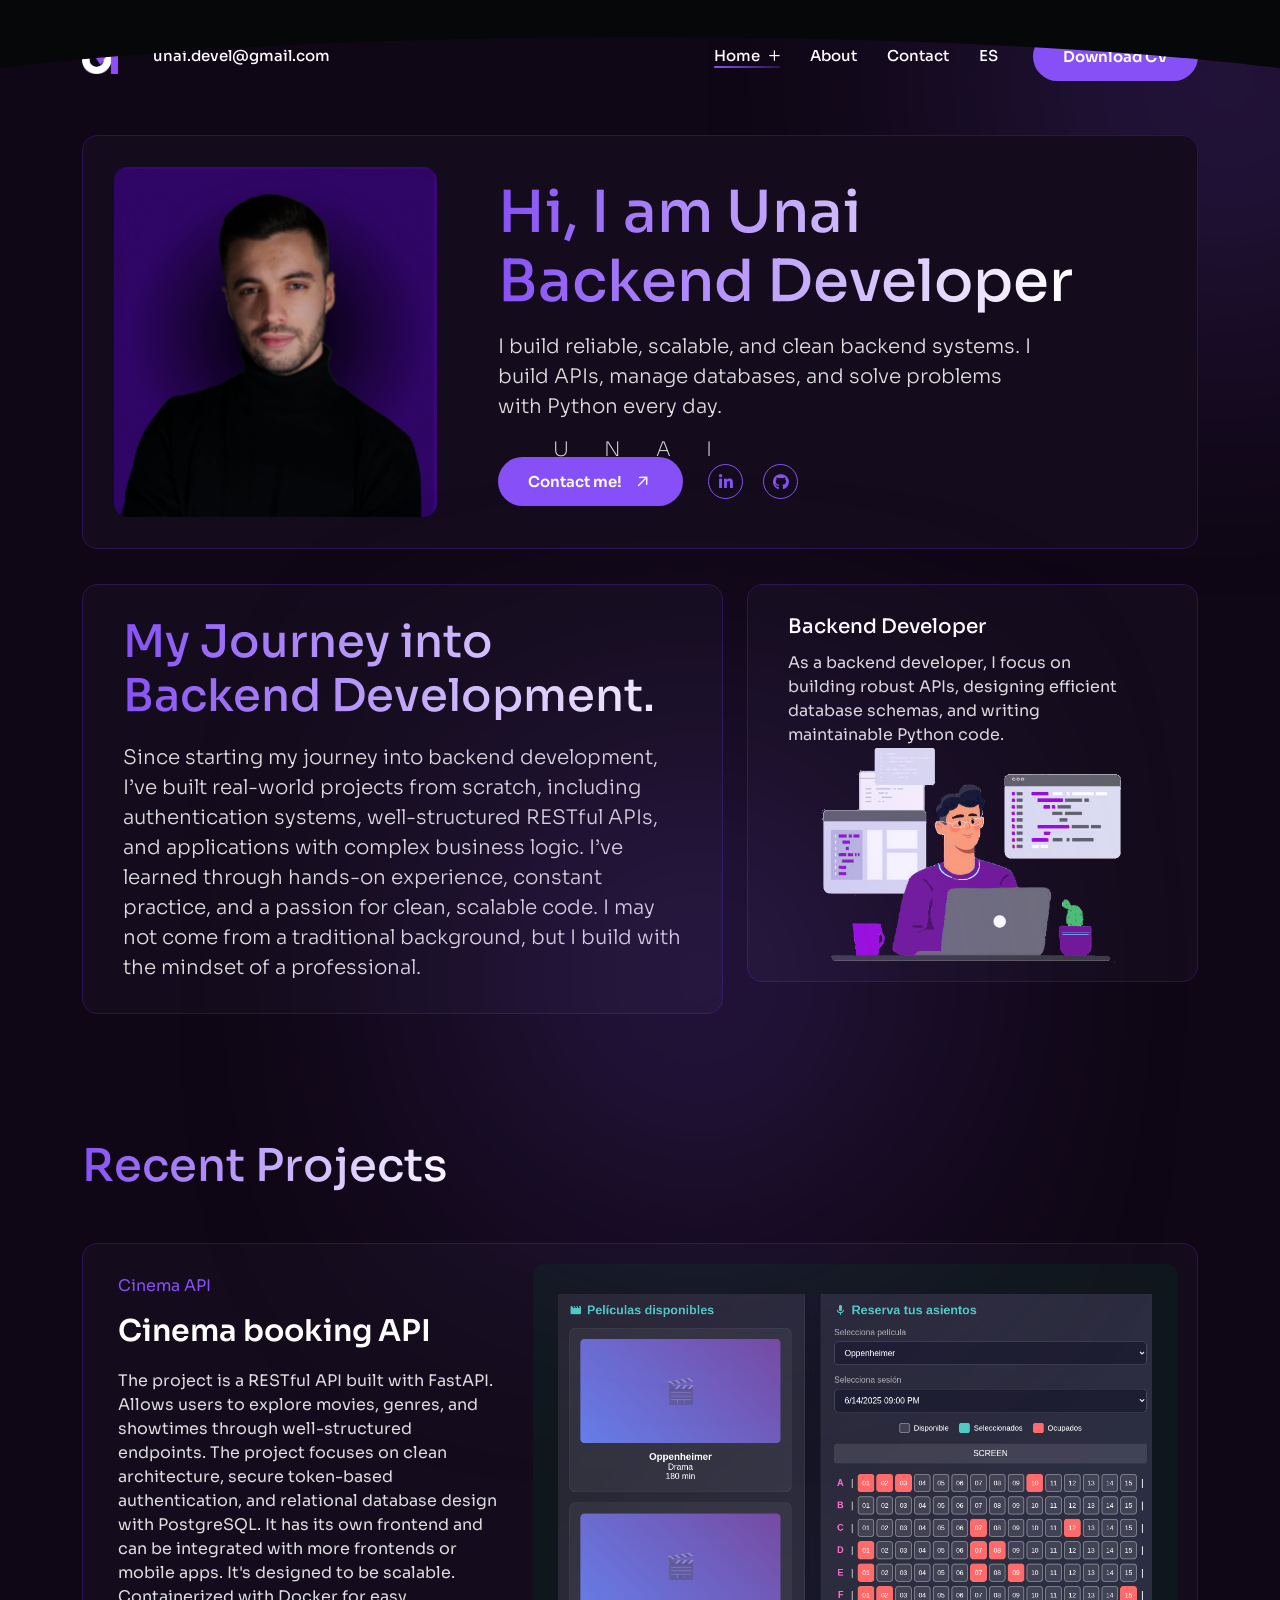
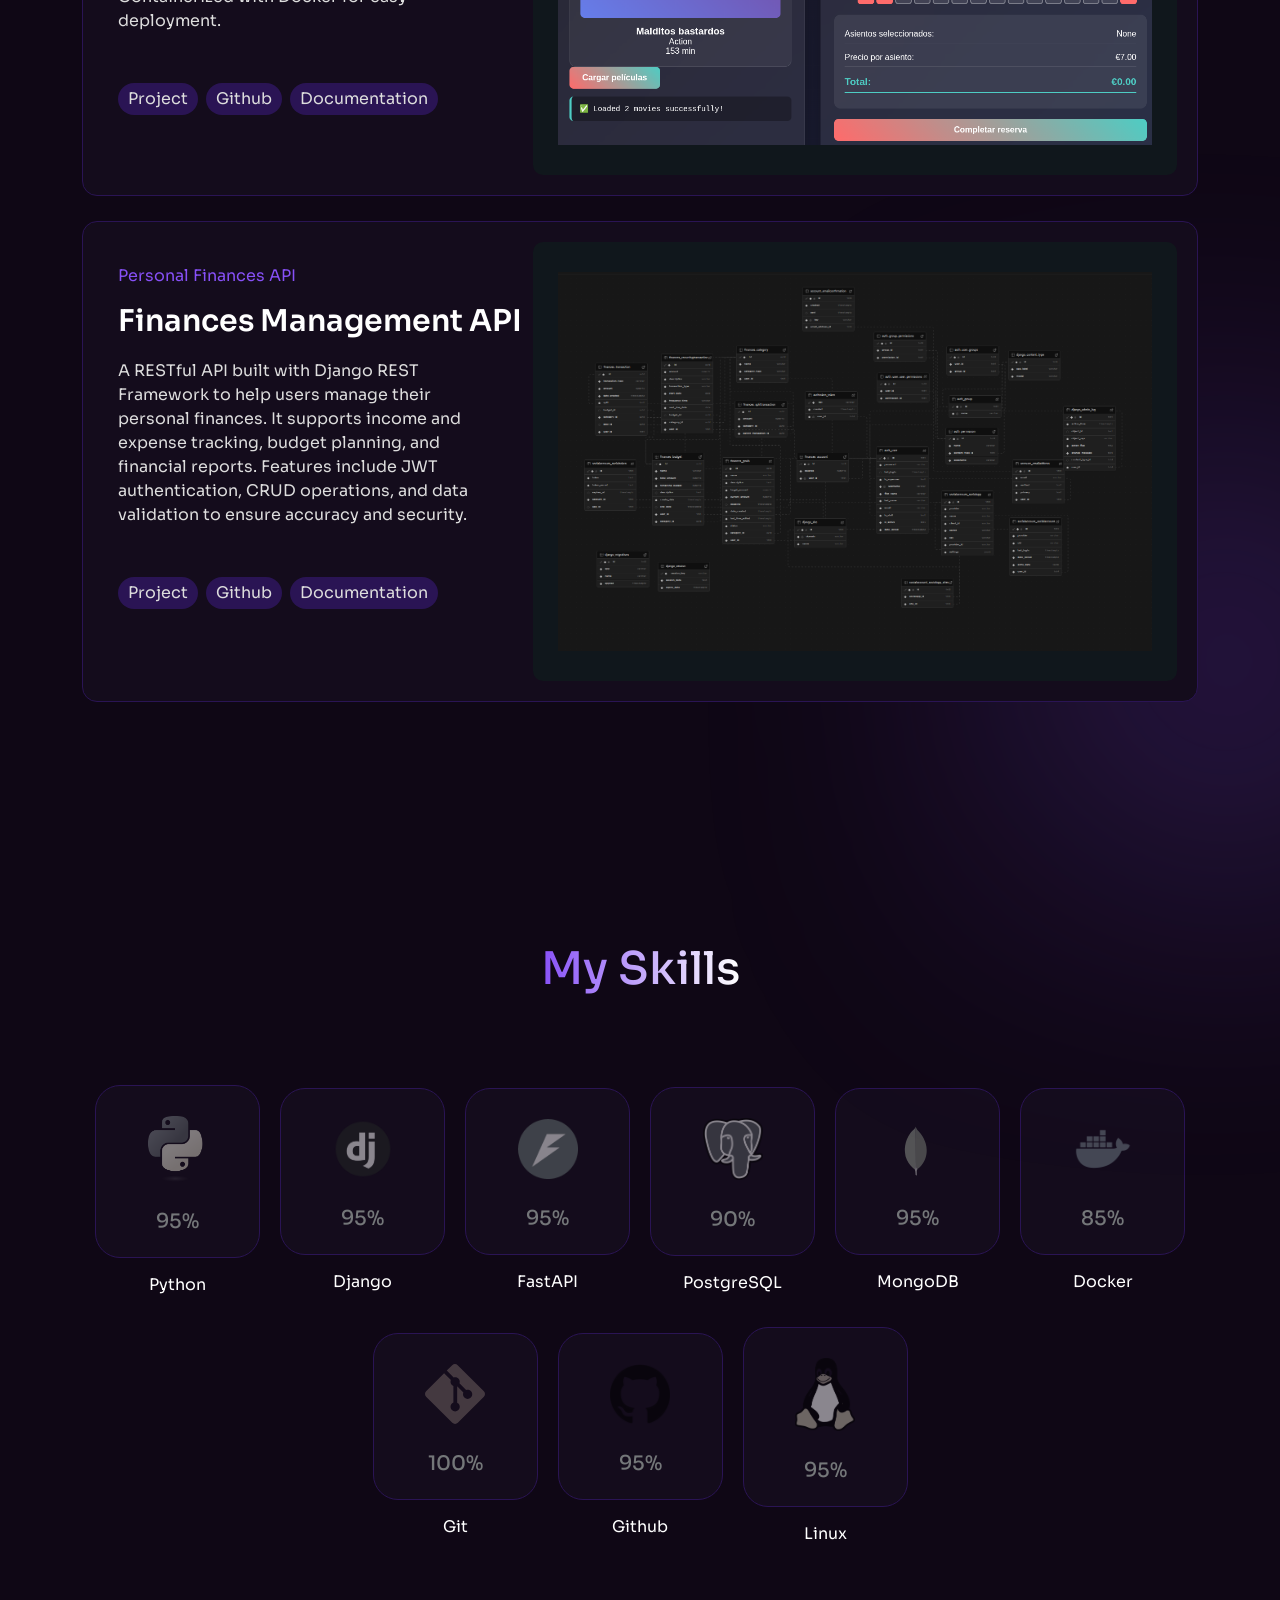
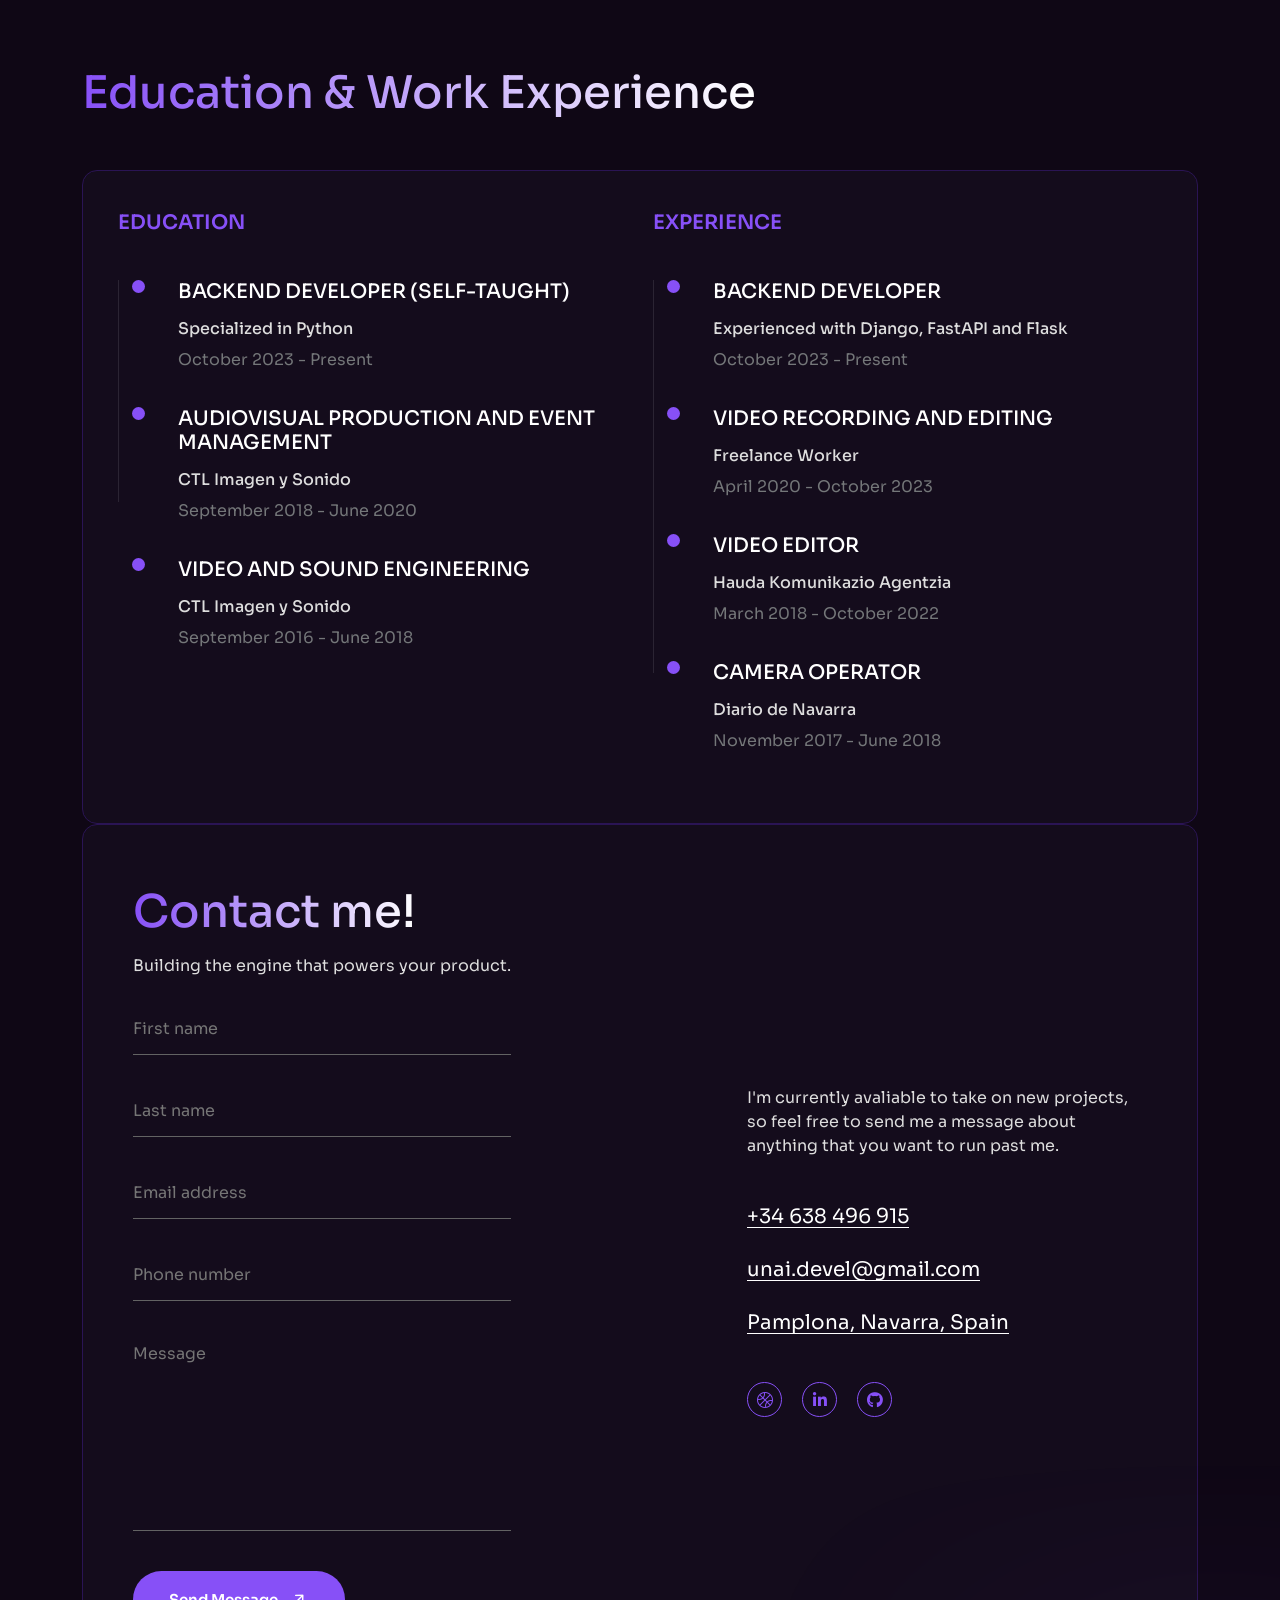
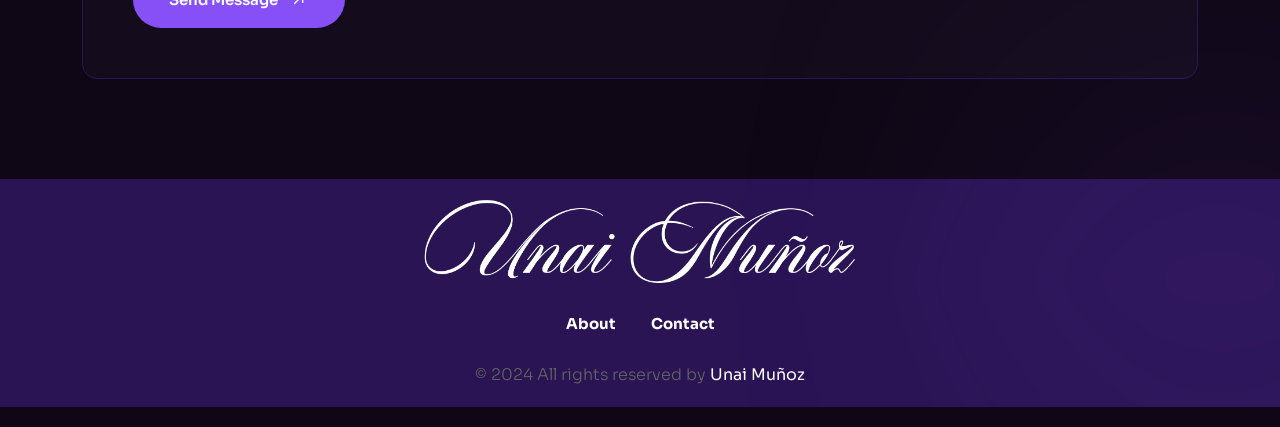
==== commit 2f7ccdea: "Linkedin link changed, some minor syntaxis fixes as well" ====
--- a/Template/index.html
+++ b/Template/index.html
@@ -228,7 +228,7 @@
                                  <a href="#"><i class="fa-light fa-basketball"></i></a>
                               </li>-->
                               <li> 
-                                 <a href="https://www.linkedin.com/in/unaidev/" target="_blank" rel="noopener noreferrer"><i class="fa-brands fa-linkedin-in"></i></a>
+                                 <a href="https://www.linkedin.com/in/unai-munoz-pascual/" target="_blank" rel="noopener noreferrer"><i class="fa-brands fa-linkedin-in"></i></a>
                               </li>
                               <li>
                                  <a href="https://github.com/unaidevel" target="_blank" rel="noopener noreferrer"><i class="fa-brands fa-github"></i></a>
@@ -852,7 +852,7 @@
                               <a href="#"><i class="fa-light fa-basketball"></i></a>
                            </li>
                            <li>
-                              <a href="http://linkedin.com/in/unaidev/" target="_blank"><i class="fa-brands fa-linkedin-in"></i></a>
+                              <a href="https://www.linkedin.com/in/unai-munoz-pascual/" target="_blank"><i class="fa-brands fa-linkedin-in"></i></a>
                            </li>
                            <li>
                               <a href="https://github.com/unaidevel/" target="_blank"><i class="fa-brands fa-github"></i></a>
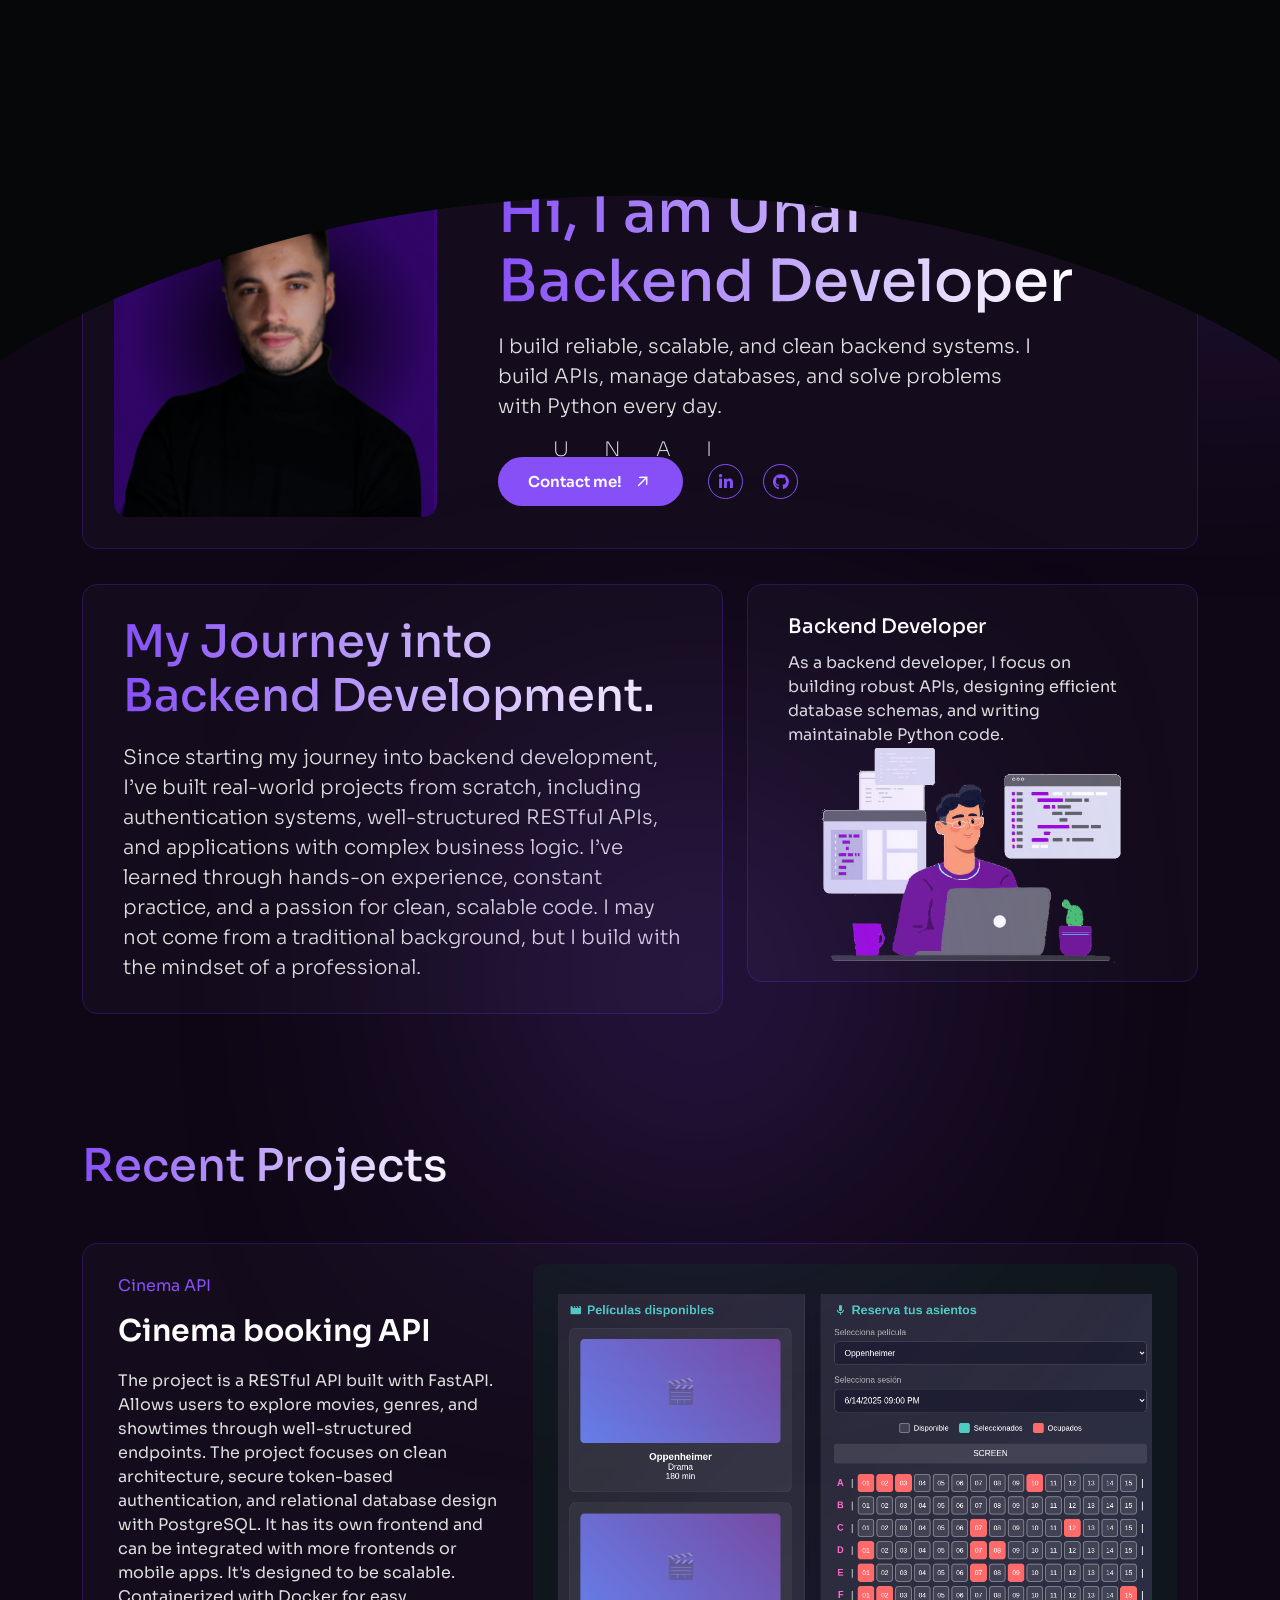
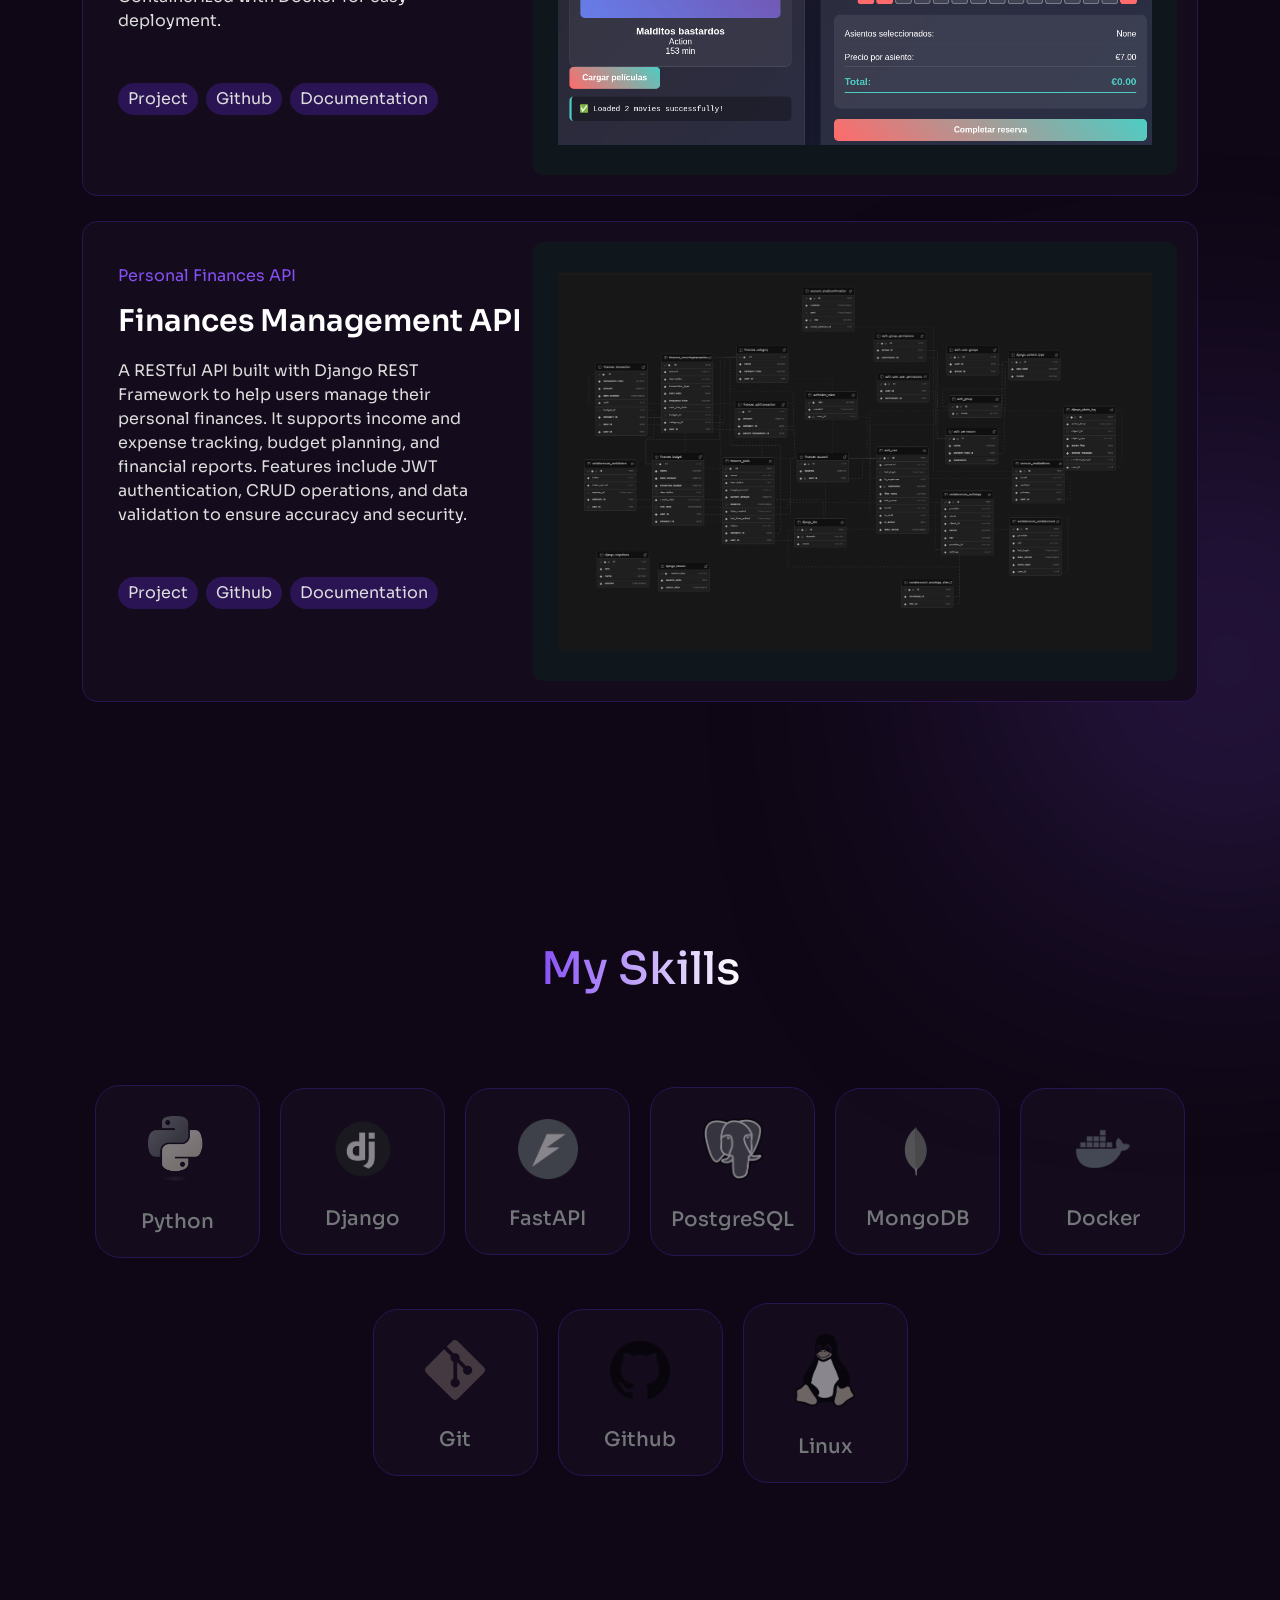
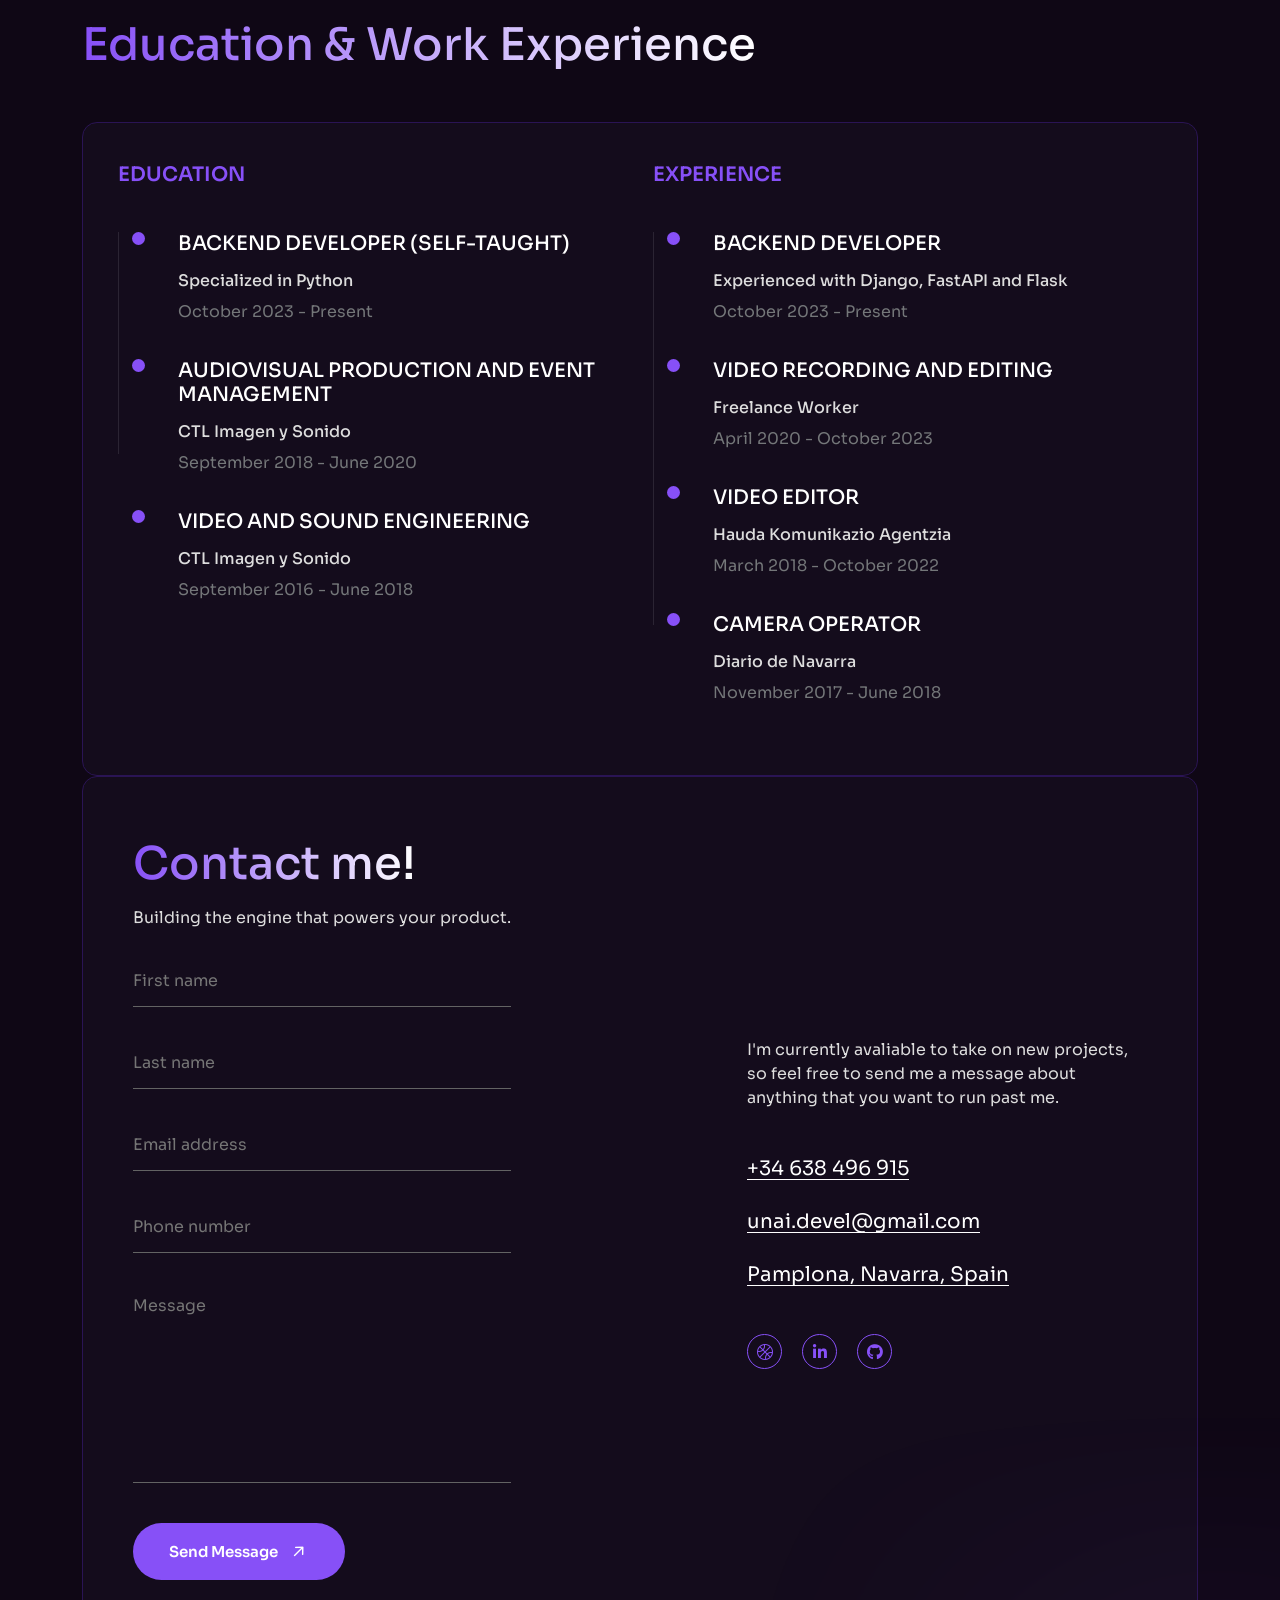
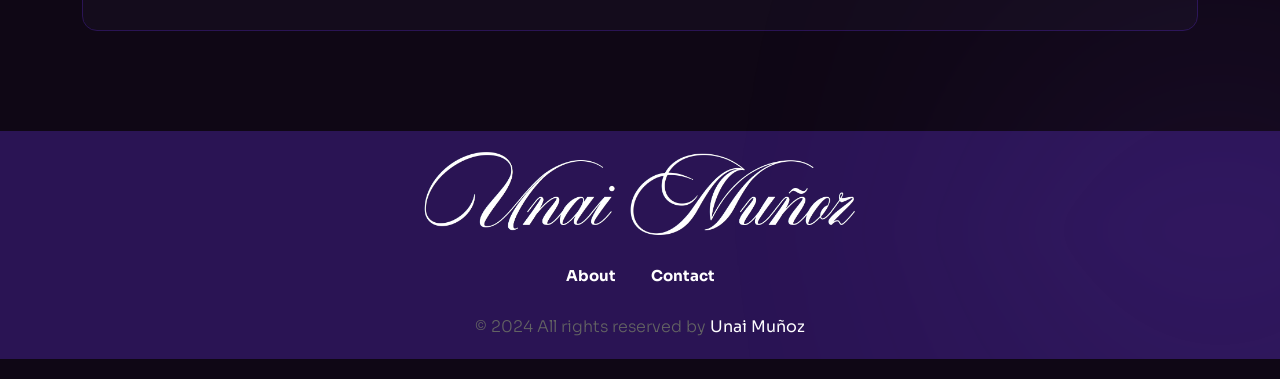
==== commit 1d8f973c: "Deleted numbers in technologies" ====
--- a/Template/index.html
+++ b/Template/index.html
@@ -394,81 +394,81 @@
                            <div class="icon-box">
                               <img src="assets/img/icons/python.png" alt="" />
                            </div>
-                           <div class="number">95%</div>
-                        </div>
-                        <p>Python</p>
+                           <div class="number">Python</div>
+                        </div>
+                        <p></p>
                      </div>
                      <div class="skill-item wow fadeInUp" data-wow-delay=".4s">
                         <div class="skill-inner">
                            <div class="icon-box">
                               <img src="assets/img/icons/djagno_red.png" alt="" />
                            </div>
-                           <div class="number">95%</div>
-                        </div>
-                        <p>Django</p>
+                           <div class="number">Django</div>
+                        </div>
+                        <p></p>
                      </div>
                      <div class="skill-item wow fadeInUp" data-wow-delay=".5s">
                         <div class="skill-inner">
                            <div class="icon-box">
                               <img src="assets/img/icons/fastAPI.png" alt="" />
                            </div>
-                           <div class="number">95%</div>
-                        </div>
-                        <p>FastAPI</p>
+                           <div class="number">FastAPI</div>
+                        </div>
+                        <p></p>
                      </div>
                      <div class="skill-item wow fadeInUp" data-wow-delay=".6s">
                         <div class="skill-inner">
                            <div class="icon-box">
                               <img src="assets/img/icons/postgresql.png" alt="" />
                            </div>
-                           <div class="number">90%</div>
-                        </div>
-                        <p>PostgreSQL</p>
+                           <div class="number">PostgreSQL</div>
+                        </div>
+                        <p></p>
                      </div>
                      <div class="skill-item wow fadeInUp" data-wow-delay=".5s">
                         <div class="skill-inner">
                            <div class="icon-box">
                               <img src="assets/img/icons/mongodb.svg" alt="" />
                            </div>
-                           <div class="number">95%</div>
-                        </div>
-                        <p>MongoDB</p>
+                           <div class="number">MongoDB</div>
+                        </div>
+                        <p></p>
                      </div>
                      <div class="skill-item wow fadeInUp" data-wow-delay=".7s">
                         <div class="skill-inner">
                            <div class="icon-box">
                               <img src="assets/img/icons/docker.png" alt="" />
                            </div>
-                           <div class="number">85%</div>
-                        </div>
-                        <p>Docker</p>
+                           <div class="number">Docker</div>
+                        </div>
+                        <p></p>
                      </div>
                      <div class="skill-item wow fadeInUp" data-wow-delay=".8s">
                         <div class="skill-inner">
                            <div class="icon-box">
                               <img src="assets/img/icons/git-icon.svg" alt="" />
                            </div>
-                           <div class="number">100%</div>
-                        </div>
-                        <p>Git</p>
+                           <div class="number">Git</div>
+                        </div>
+                        <p></p>
                      </div>
                      <div class="skill-item wow fadeInUp" data-wow-delay=".5s">
                         <div class="skill-inner">
                            <div class="icon-box">
                               <img src="assets/img/icons/github.png" alt="" />
                            </div>
-                           <div class="number">95%</div>
-                        </div>
-                        <p>Github</p>
+                           <div class="number">Github</div>
+                        </div>
+                        <p></p>
                      </div>
                      <div class="skill-item wow fadeInUp" data-wow-delay=".5s">
                         <div class="skill-inner">
                            <div class="icon-box">
                               <img src="assets/img/icons/linux.png" alt="" />
                            </div>
-                           <div class="number">95%</div>
-                        </div>
-                        <p>Linux</p>
+                           <div class="number">Linux</div>
+                        </div>
+                        <p></p>
                      </div>
                   </div>
                </div>
